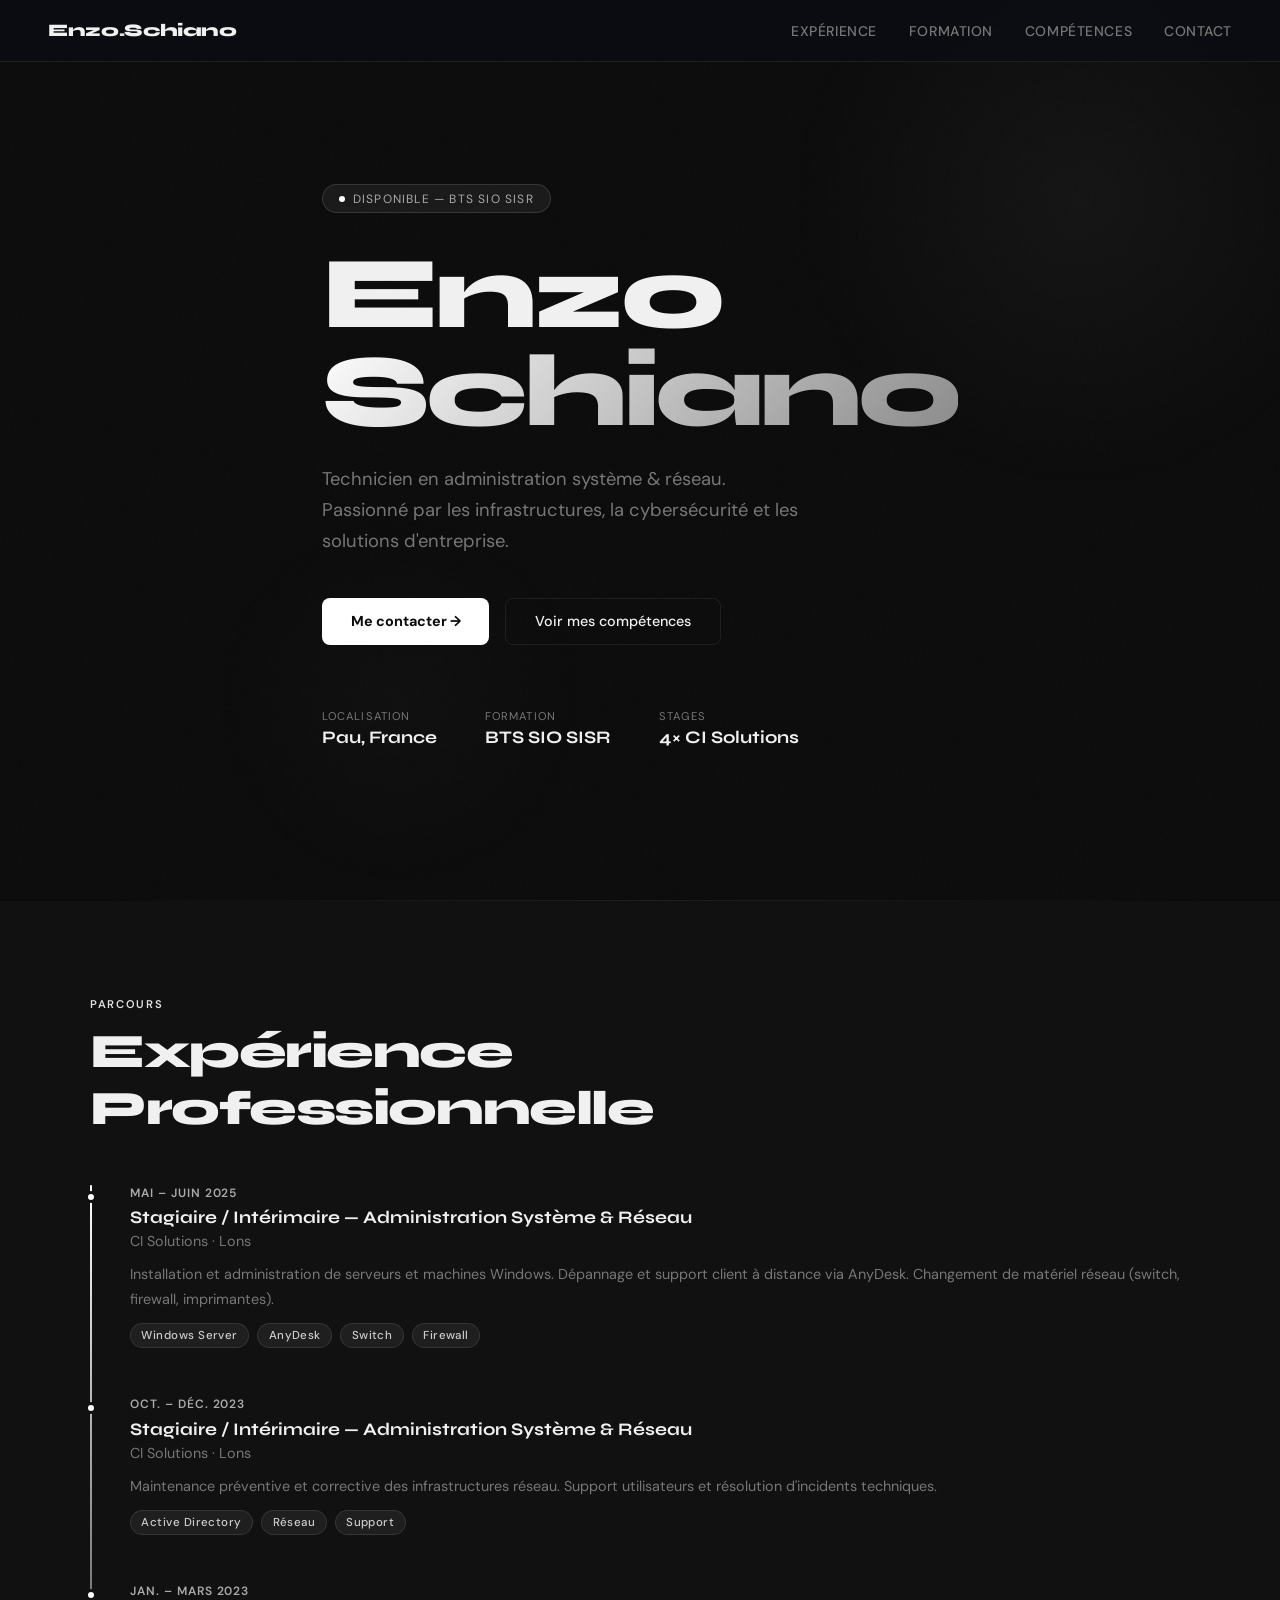
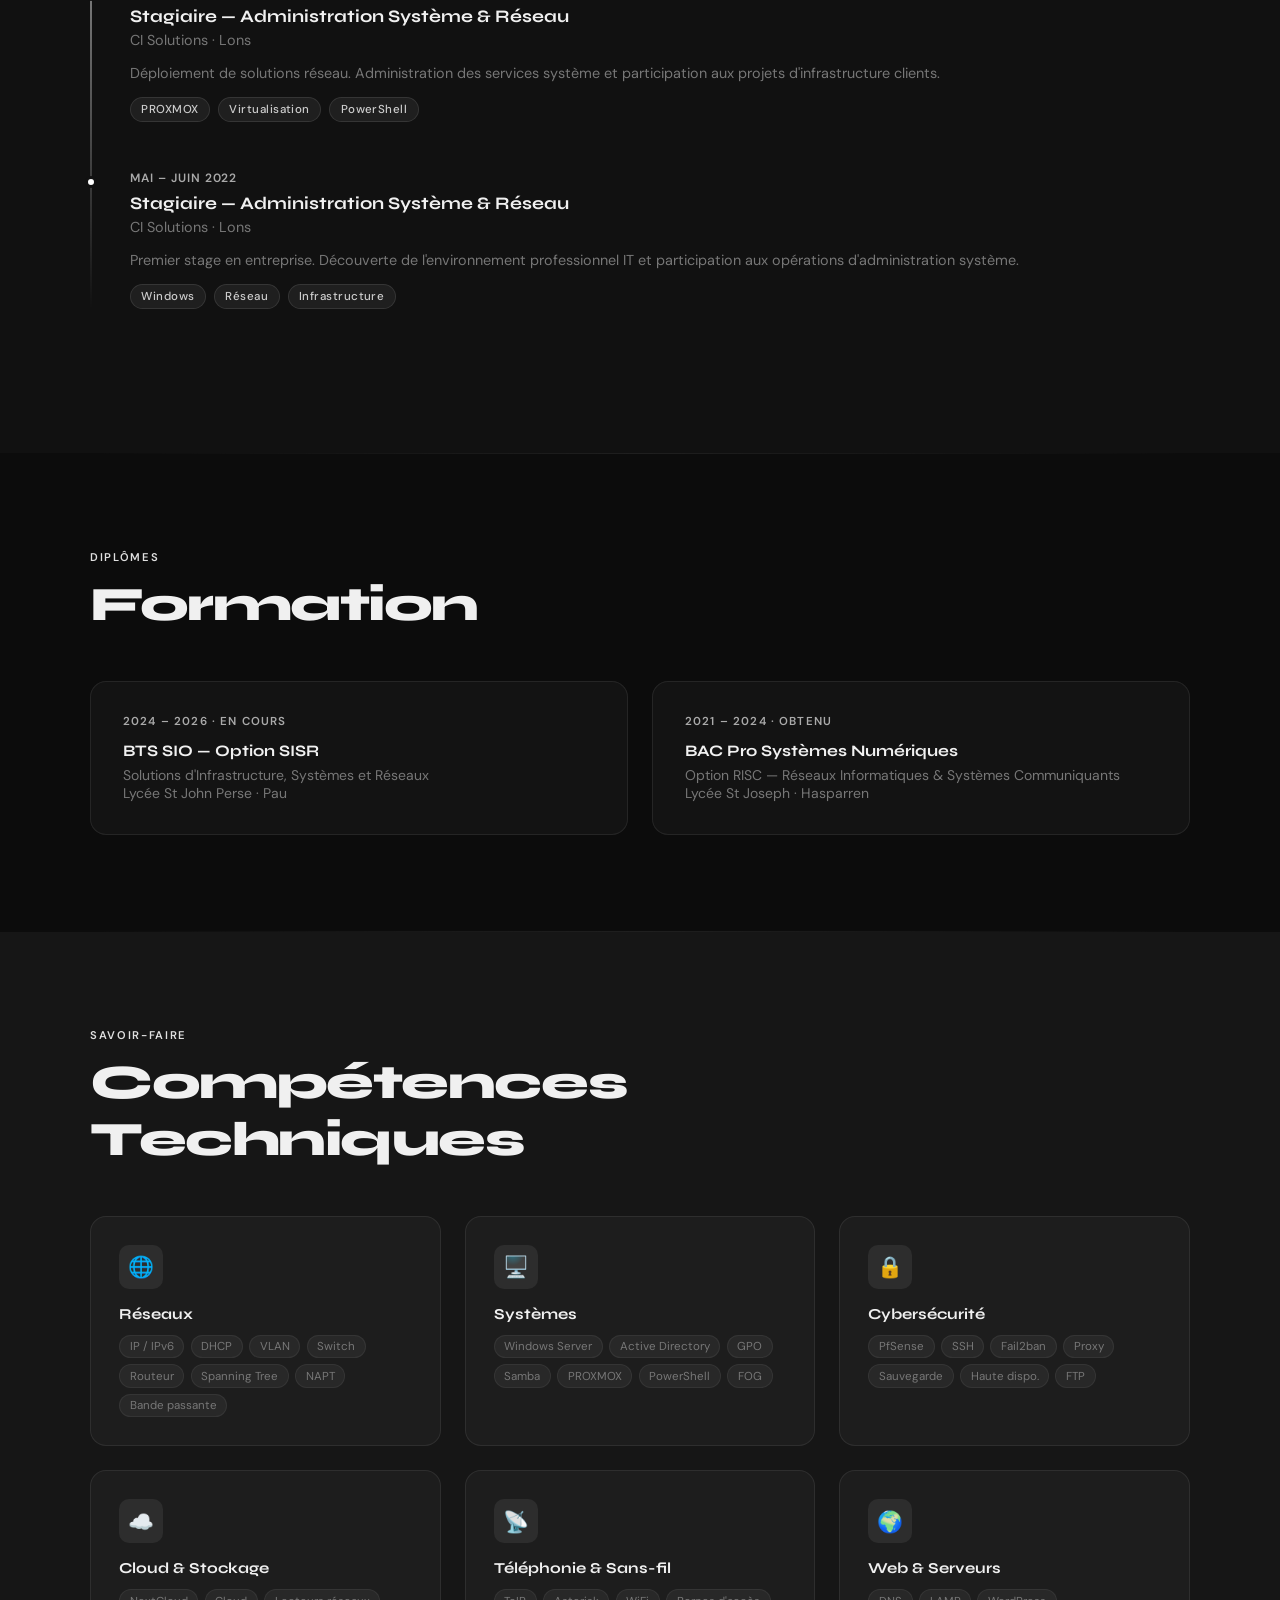
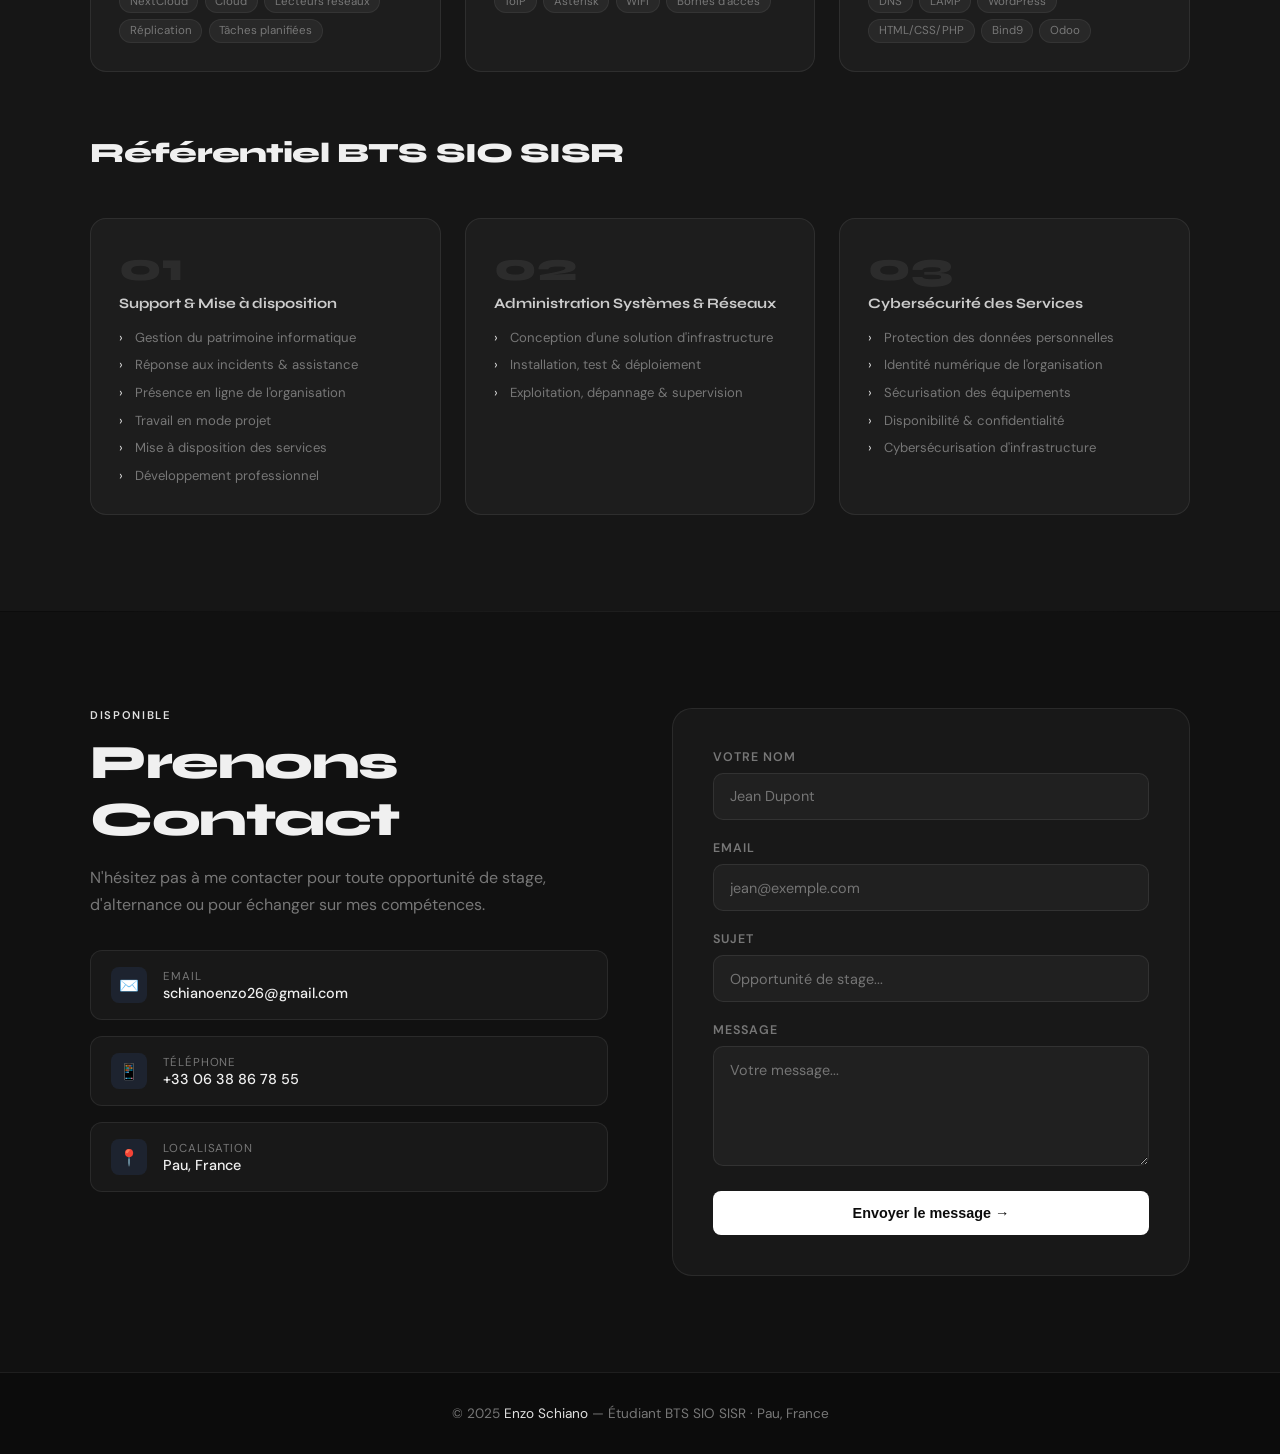
==== index.html @ 9ab685b0 "Add files via upload" ====
<!DOCTYPE html>
<html lang="fr">
<head>
  <meta charset="UTF-8" />
  <meta name="viewport" content="width=device-width, initial-scale=1.0"/>
  <title>Enzo Schiano — BTS SIO SISR</title>
  <link rel="preconnect" href="https://fonts.googleapis.com">
  <link href="https://fonts.googleapis.com/css2?family=Syne:wght@400;600;700;800&family=DM+Sans:wght@300;400;500&display=swap" rel="stylesheet">
  <style>
    *, *::before, *::after { box-sizing: border-box; margin: 0; padding: 0; }

    :root {
      --bg: #0c0c0c;
      --bg2: #111111;
      --bg3: #161616;
      --accent: #e0e0e0;
      --accent2: #ffffff;
      --text: #f0f0f0;
      --muted: #777777;
      --border: rgba(255,255,255,0.08);
      --card: rgba(255,255,255,0.03);
    }

    html { scroll-behavior: smooth; }

    body {
      font-family: 'DM Sans', sans-serif;
      background: var(--bg);
      color: var(--text);
      min-height: 100vh;
      overflow-x: hidden;
    }

    /* NOISE OVERLAY */
    body::before {
      content: '';
      position: fixed;
      inset: 0;
      background-image: url("data:image/svg+xml,%3Csvg viewBox='0 0 256 256' xmlns='http://www.w3.org/2000/svg'%3E%3Cfilter id='noise'%3E%3CfeTurbulence type='fractalNoise' baseFrequency='0.9' numOctaves='4' stitchTiles='stitch'/%3E%3C/filter%3E%3Crect width='100%25' height='100%25' filter='url(%23noise)' opacity='0.04'/%3E%3C/svg%3E");
      pointer-events: none;
      z-index: 0;
      opacity: 0.4;
    }

    /* NAV */
    nav {
      position: fixed;
      top: 0; left: 0; right: 0;
      z-index: 100;
      display: flex;
      justify-content: space-between;
      align-items: center;
      padding: 1.25rem 3rem;
      backdrop-filter: blur(20px);
      background: rgba(10,13,20,0.8);
      border-bottom: 1px solid var(--border);
    }

    .nav-logo {
      font-family: 'Syne', sans-serif;
      font-weight: 800;
      font-size: 1.1rem;
      letter-spacing: -0.02em;
      color: var(--text);
      text-decoration: none;
    }

    .nav-logo span { color: var(--accent); }

    .nav-links {
      display: flex;
      gap: 2rem;
      list-style: none;
    }

    .nav-links a {
      text-decoration: none;
      color: var(--muted);
      font-size: 0.875rem;
      font-weight: 500;
      letter-spacing: 0.04em;
      text-transform: uppercase;
      transition: color 0.2s;
    }

    .nav-links a:hover { color: var(--accent); }

    /* HERO */
    #hero {
      position: relative;
      min-height: 100vh;
      display: flex;
      align-items: center;
      padding: 6rem 3rem 4rem;
      overflow: hidden;
    }

    .hero-glow {
      position: absolute;
      width: 600px;
      height: 600px;
      background: radial-gradient(circle, rgba(255,255,255,0.04) 0%, transparent 70%);
      top: -100px;
      right: -100px;
      pointer-events: none;
    }

    .hero-glow2 {
      position: absolute;
      width: 400px;
      height: 400px;
      background: radial-gradient(circle, rgba(255,255,255,0.02) 0%, transparent 70%);
      bottom: 0;
      left: 200px;
      pointer-events: none;
    }

    .hero-content {
      max-width: 1100px;
      margin: 0 auto;
      position: relative;
      z-index: 1;
    }

    .hero-tag {
      display: inline-flex;
      align-items: center;
      gap: 0.5rem;
      background: rgba(255,255,255,0.06);
      border: 1px solid rgba(255,255,255,0.12);
      border-radius: 100px;
      padding: 0.35rem 1rem;
      font-size: 0.75rem;
      letter-spacing: 0.1em;
      text-transform: uppercase;
      color: #aaaaaa;
      margin-bottom: 2rem;
      animation: fadeUp 0.6s ease both;
    }

    .hero-tag::before {
      content: '';
      width: 6px;
      height: 6px;
      background: #ffffff;
      border-radius: 50%;
      animation: pulse 2s infinite;
    }

    @keyframes pulse {
      0%, 100% { opacity: 1; transform: scale(1); }
      50% { opacity: 0.5; transform: scale(1.3); }
    }

    h1 {
      font-family: 'Syne', sans-serif;
      font-size: clamp(3.5rem, 8vw, 7rem);
      font-weight: 800;
      line-height: 0.95;
      letter-spacing: -0.04em;
      animation: fadeUp 0.6s 0.1s ease both;
    }

    h1 .highlight {
      background: linear-gradient(135deg, #ffffff 0%, #888888 100%);
      -webkit-background-clip: text;
      -webkit-text-fill-color: transparent;
      background-clip: text;
    }

    .hero-subtitle {
      margin-top: 1.5rem;
      font-size: 1.15rem;
      color: var(--muted);
      max-width: 480px;
      line-height: 1.7;
      animation: fadeUp 0.6s 0.2s ease both;
    }

    .hero-actions {
      display: flex;
      gap: 1rem;
      margin-top: 2.5rem;
      animation: fadeUp 0.6s 0.3s ease both;
    }

    .btn-primary {
      display: inline-flex;
      align-items: center;
      gap: 0.5rem;
      background: #ffffff;
      color: #0c0c0c;
      padding: 0.85rem 1.8rem;
      border-radius: 8px;
      text-decoration: none;
      font-weight: 700;
      font-size: 0.9rem;
      transition: all 0.2s;
      border: none;
      cursor: pointer;
    }

    .btn-primary:hover {
      background: #cccccc;
      transform: translateY(-2px);
      box-shadow: 0 8px 30px rgba(255,255,255,0.12);
    }

    .btn-outline {
      display: inline-flex;
      align-items: center;
      gap: 0.5rem;
      background: transparent;
      color: var(--text);
      padding: 0.85rem 1.8rem;
      border-radius: 8px;
      text-decoration: none;
      font-weight: 500;
      font-size: 0.9rem;
      border: 1px solid var(--border);
      transition: all 0.2s;
      cursor: pointer;
    }

    .btn-outline:hover {
      border-color: rgba(255,255,255,0.4);
      color: #ffffff;
      transform: translateY(-2px);
    }

    .hero-meta {
      display: flex;
      gap: 3rem;
      margin-top: 4rem;
      animation: fadeUp 0.6s 0.4s ease both;
    }

    .hero-meta-item {
      display: flex;
      flex-direction: column;
      gap: 0.25rem;
    }

    .hero-meta-label {
      font-size: 0.7rem;
      text-transform: uppercase;
      letter-spacing: 0.1em;
      color: var(--muted);
    }

    .hero-meta-value {
      font-family: 'Syne', sans-serif;
      font-weight: 700;
      font-size: 1.1rem;
    }

    @keyframes fadeUp {
      from { opacity: 0; transform: translateY(24px); }
      to { opacity: 1; transform: translateY(0); }
    }

    /* SECTIONS */
    section {
      position: relative;
      z-index: 1;
      padding: 6rem 3rem;
    }

    .section-inner {
      max-width: 1100px;
      margin: 0 auto;
    }

    .section-label {
      font-size: 0.7rem;
      text-transform: uppercase;
      letter-spacing: 0.15em;
      color: var(--accent);
      font-weight: 600;
      margin-bottom: 0.75rem;
    }

    h2 {
      font-family: 'Syne', sans-serif;
      font-size: clamp(2rem, 4vw, 3rem);
      font-weight: 800;
      letter-spacing: -0.03em;
      margin-bottom: 3rem;
    }

    /* DIVIDER */
    .divider {
      height: 1px;
      background: linear-gradient(90deg, transparent, var(--border), transparent);
      max-width: 1100px;
      margin: 0 auto;
    }

    /* EXPERIENCE */
    #experience { background: var(--bg2); }

    .timeline {
      position: relative;
    }

    .timeline::before {
      content: '';
      position: absolute;
      left: 0;
      top: 0;
      bottom: 0;
      width: 2px;
      background: linear-gradient(180deg, #ffffff, transparent);
      border-radius: 2px;
    }

    .timeline-item {
      padding-left: 2.5rem;
      margin-bottom: 3rem;
      position: relative;
    }

    .timeline-item::before {
      content: '';
      position: absolute;
      left: -5px;
      top: 6px;
      width: 12px;
      height: 12px;
      background: #ffffff;
      border-radius: 50%;
      border: 3px solid var(--bg2);
    }

    .timeline-date {
      font-size: 0.75rem;
      color: #aaaaaa;
      font-weight: 600;
      letter-spacing: 0.08em;
      text-transform: uppercase;
      margin-bottom: 0.4rem;
    }

    .timeline-title {
      font-family: 'Syne', sans-serif;
      font-weight: 700;
      font-size: 1.1rem;
      margin-bottom: 0.25rem;
    }

    .timeline-company {
      color: var(--muted);
      font-size: 0.9rem;
      margin-bottom: 0.75rem;
    }

    .timeline-desc {
      color: var(--muted);
      font-size: 0.9rem;
      line-height: 1.7;
    }

    .timeline-tags {
      display: flex;
      flex-wrap: wrap;
      gap: 0.5rem;
      margin-top: 0.75rem;
    }

    .tag {
      background: rgba(255,255,255,0.06);
      border: 1px solid rgba(255,255,255,0.1);
      color: #cccccc;
      font-size: 0.72rem;
      padding: 0.25rem 0.65rem;
      border-radius: 100px;
      font-weight: 500;
      letter-spacing: 0.04em;
    }

    /* FORMATION */
    .formation-grid {
      display: grid;
      grid-template-columns: 1fr 1fr;
      gap: 1.5rem;
    }

    .formation-card {
      background: var(--card);
      border: 1px solid var(--border);
      border-radius: 16px;
      padding: 2rem;
      transition: all 0.3s;
      position: relative;
      overflow: hidden;
    }

    .formation-card::before {
      content: '';
      position: absolute;
      top: 0; left: 0; right: 0;
      height: 3px;
      background: linear-gradient(90deg, #ffffff, #555555);
      opacity: 0;
      transition: opacity 0.3s;
    }

    .formation-card:hover {
      border-color: rgba(255,255,255,0.2);
      transform: translateY(-4px);
      box-shadow: 0 20px 40px rgba(0,0,0,0.3);
    }

    .formation-card:hover::before { opacity: 1; }

    .formation-year {
      font-size: 0.72rem;
      text-transform: uppercase;
      letter-spacing: 0.1em;
      color: #aaaaaa;
      font-weight: 600;
      margin-bottom: 0.75rem;
    }

    .formation-degree {
      font-family: 'Syne', sans-serif;
      font-weight: 700;
      font-size: 1rem;
      margin-bottom: 0.35rem;
    }

    .formation-school {
      color: var(--muted);
      font-size: 0.875rem;
    }

    /* COMPETENCES */
    #competences { background: var(--bg3); }

    .skills-grid {
      display: grid;
      grid-template-columns: repeat(3, 1fr);
      gap: 1.5rem;
    }

    .skill-card {
      background: var(--card);
      border: 1px solid var(--border);
      border-radius: 16px;
      padding: 1.75rem;
      transition: all 0.3s;
    }

    .skill-card:hover {
      border-color: rgba(255,255,255,0.2);
      transform: translateY(-3px);
      box-shadow: 0 16px 32px rgba(0,0,0,0.25);
    }

    .skill-icon {
      width: 44px;
      height: 44px;
      background: rgba(255,255,255,0.07);
      border-radius: 10px;
      display: flex;
      align-items: center;
      justify-content: center;
      margin-bottom: 1rem;
      font-size: 1.3rem;
    }

    .skill-title {
      font-family: 'Syne', sans-serif;
      font-weight: 700;
      font-size: 0.95rem;
      margin-bottom: 0.75rem;
    }

    .skill-items {
      display: flex;
      flex-wrap: wrap;
      gap: 0.4rem;
    }

    .skill-pill {
      background: rgba(255,255,255,0.05);
      border: 1px solid rgba(255,255,255,0.06);
      color: var(--muted);
      font-size: 0.72rem;
      padding: 0.2rem 0.6rem;
      border-radius: 100px;
    }

    /* BTS COMPETENCES */
    .bts-grid {
      display: grid;
      grid-template-columns: 1fr 1fr 1fr;
      gap: 1.5rem;
      margin-top: 1rem;
    }

    .bts-card {
      background: var(--card);
      border: 1px solid var(--border);
      border-radius: 16px;
      padding: 1.75rem;
    }

    .bts-number {
      font-family: 'Syne', sans-serif;
      font-size: 2.5rem;
      font-weight: 800;
      color: rgba(255,255,255,0.07);
      line-height: 1;
      margin-bottom: 0.5rem;
    }

    .bts-title {
      font-family: 'Syne', sans-serif;
      font-weight: 700;
      font-size: 0.9rem;
      margin-bottom: 1rem;
      color: #cccccc;
    }

    .bts-items {
      list-style: none;
      display: flex;
      flex-direction: column;
      gap: 0.5rem;
    }

    .bts-items li {
      font-size: 0.82rem;
      color: var(--muted);
      padding-left: 1rem;
      position: relative;
      line-height: 1.5;
    }

    .bts-items li::before {
      content: '›';
      position: absolute;
      left: 0;
      color: var(--accent);
    }

    /* CONTACT */
    #contact { background: var(--bg2); }

    .contact-wrapper {
      display: grid;
      grid-template-columns: 1fr 1fr;
      gap: 4rem;
      align-items: start;
    }

    .contact-info h2 { margin-bottom: 1rem; }

    .contact-desc {
      color: var(--muted);
      line-height: 1.7;
      margin-bottom: 2rem;
    }

    .contact-links {
      display: flex;
      flex-direction: column;
      gap: 1rem;
    }

    .contact-link-item {
      display: flex;
      align-items: center;
      gap: 1rem;
      padding: 1rem 1.25rem;
      background: var(--card);
      border: 1px solid var(--border);
      border-radius: 12px;
      text-decoration: none;
      color: var(--text);
      transition: all 0.2s;
    }

    .contact-link-item:hover {
      border-color: rgba(79,142,247,0.3);
      transform: translateX(4px);
    }

    .contact-link-icon {
      width: 36px;
      height: 36px;
      background: rgba(79,142,247,0.1);
      border-radius: 8px;
      display: flex;
      align-items: center;
      justify-content: center;
      font-size: 1rem;
      flex-shrink: 0;
    }

    .contact-link-label {
      font-size: 0.72rem;
      color: var(--muted);
      text-transform: uppercase;
      letter-spacing: 0.08em;
    }

    .contact-link-value {
      font-weight: 500;
      font-size: 0.9rem;
    }

    .contact-form {
      background: var(--card);
      border: 1px solid var(--border);
      border-radius: 20px;
      padding: 2.5rem;
    }

    .form-group {
      margin-bottom: 1.25rem;
    }

    label {
      display: block;
      font-size: 0.78rem;
      font-weight: 600;
      text-transform: uppercase;
      letter-spacing: 0.08em;
      color: var(--muted);
      margin-bottom: 0.5rem;
    }

    input, textarea {
      width: 100%;
      background: rgba(255,255,255,0.04);
      border: 1px solid var(--border);
      border-radius: 10px;
      padding: 0.85rem 1rem;
      color: var(--text);
      font-family: 'DM Sans', sans-serif;
      font-size: 0.9rem;
      transition: border-color 0.2s;
      outline: none;
    }

    input:focus, textarea:focus {
      border-color: var(--accent);
    }

    textarea { resize: vertical; min-height: 120px; }

    /* FOOTER */
    footer {
      background: var(--bg);
      border-top: 1px solid var(--border);
      padding: 2rem 3rem;
      text-align: center;
      color: var(--muted);
      font-size: 0.85rem;
      position: relative;
      z-index: 1;
    }

    footer span { color: var(--accent); }

    /* SCROLL ANIMATIONS */
    .reveal {
      opacity: 0;
      transform: translateY(30px);
      transition: opacity 0.6s ease, transform 0.6s ease;
    }

    .reveal.visible {
      opacity: 1;
      transform: translateY(0);
    }

    @media (max-width: 900px) {
      nav { padding: 1rem 1.5rem; }
      section { padding: 4rem 1.5rem; }
      #hero { padding: 6rem 1.5rem 3rem; }
      .formation-grid, .contact-wrapper { grid-template-columns: 1fr; }
      .skills-grid, .bts-grid { grid-template-columns: 1fr 1fr; }
      .hero-meta { gap: 2rem; }
    }

    @media (max-width: 600px) {
      .skills-grid, .bts-grid { grid-template-columns: 1fr; }
      h1 { font-size: 3rem; }
      .nav-links { display: none; }
    }
  </style>
</head>
<body>

  <!-- NAV -->
  <nav>
    <a href="#hero" class="nav-logo">Enzo<span>.</span>Schiano</a>
    <ul class="nav-links">
      <li><a href="#experience">Expérience</a></li>
      <li><a href="#formation">Formation</a></li>
      <li><a href="#competences">Compétences</a></li>
      <li><a href="#contact">Contact</a></li>
    </ul>
  </nav>

  <!-- HERO -->
  <section id="hero">
    <div class="hero-glow"></div>
    <div class="hero-glow2"></div>
    <div class="hero-content">
      <div class="hero-tag">Disponible — BTS SIO SISR</div>
      <h1>Enzo<br><span class="highlight">Schiano</span></h1>
      <p class="hero-subtitle">Technicien en administration système & réseau. Passionné par les infrastructures, la cybersécurité et les solutions d'entreprise.</p>
      <div class="hero-actions">
        <a href="#contact" class="btn-primary">Me contacter →</a>
        <a href="#competences" class="btn-outline">Voir mes compétences</a>
      </div>
      <div class="hero-meta">
        <div class="hero-meta-item">
          <span class="hero-meta-label">Localisation</span>
          <span class="hero-meta-value">Pau, France</span>
        </div>
        <div class="hero-meta-item">
          <span class="hero-meta-label">Formation</span>
          <span class="hero-meta-value">BTS SIO SISR</span>
        </div>
        <div class="hero-meta-item">
          <span class="hero-meta-label">Stages</span>
          <span class="hero-meta-value">4× CI Solutions</span>
        </div>
      </div>
    </div>
  </section>

  <div class="divider"></div>

  <!-- EXPERIENCE -->
  <section id="experience">
    <div class="section-inner">
      <p class="section-label reveal">Parcours</p>
      <h2 class="reveal">Expérience<br>Professionnelle</h2>
      <div class="timeline">
        <div class="timeline-item reveal">
          <div class="timeline-date">Mai – Juin 2025</div>
          <div class="timeline-title">Stagiaire / Intérimaire — Administration Système & Réseau</div>
          <div class="timeline-company">CI Solutions · Lons</div>
          <p class="timeline-desc">Installation et administration de serveurs et machines Windows. Dépannage et support client à distance via AnyDesk. Changement de matériel réseau (switch, firewall, imprimantes).</p>
          <div class="timeline-tags">
            <span class="tag">Windows Server</span>
            <span class="tag">AnyDesk</span>
            <span class="tag">Switch</span>
            <span class="tag">Firewall</span>
          </div>
        </div>
        <div class="timeline-item reveal">
          <div class="timeline-date">Oct. – Déc. 2023</div>
          <div class="timeline-title">Stagiaire / Intérimaire — Administration Système & Réseau</div>
          <div class="timeline-company">CI Solutions · Lons</div>
          <p class="timeline-desc">Maintenance préventive et corrective des infrastructures réseau. Support utilisateurs et résolution d'incidents techniques.</p>
          <div class="timeline-tags">
            <span class="tag">Active Directory</span>
            <span class="tag">Réseau</span>
            <span class="tag">Support</span>
          </div>
        </div>
        <div class="timeline-item reveal">
          <div class="timeline-date">Jan. – Mars 2023</div>
          <div class="timeline-title">Stagiaire — Administration Système & Réseau</div>
          <div class="timeline-company">CI Solutions · Lons</div>
          <p class="timeline-desc">Déploiement de solutions réseau. Administration des services système et participation aux projets d'infrastructure clients.</p>
          <div class="timeline-tags">
            <span class="tag">PROXMOX</span>
            <span class="tag">Virtualisation</span>
            <span class="tag">PowerShell</span>
          </div>
        </div>
        <div class="timeline-item reveal">
          <div class="timeline-date">Mai – Juin 2022</div>
          <div class="timeline-title">Stagiaire — Administration Système & Réseau</div>
          <div class="timeline-company">CI Solutions · Lons</div>
          <p class="timeline-desc">Premier stage en entreprise. Découverte de l'environnement professionnel IT et participation aux opérations d'administration système.</p>
          <div class="timeline-tags">
            <span class="tag">Windows</span>
            <span class="tag">Réseau</span>
            <span class="tag">Infrastructure</span>
          </div>
        </div>
      </div>
    </div>
  </section>

  <div class="divider"></div>

  <!-- FORMATION -->
  <section id="formation">
    <div class="section-inner">
      <p class="section-label reveal">Diplômes</p>
      <h2 class="reveal">Formation</h2>
      <div class="formation-grid">
        <div class="formation-card reveal">
          <div class="formation-year">2024 – 2026 · En cours</div>
          <div class="formation-degree">BTS SIO — Option SISR</div>
          <div class="formation-school">Solutions d'Infrastructure, Systèmes et Réseaux<br>Lycée St John Perse · Pau</div>
        </div>
        <div class="formation-card reveal">
          <div class="formation-year">2021 – 2024 · Obtenu</div>
          <div class="formation-degree">BAC Pro Systèmes Numériques</div>
          <div class="formation-school">Option RISC — Réseaux Informatiques & Systèmes Communiquants<br>Lycée St Joseph · Hasparren</div>
        </div>
      </div>
    </div>
  </section>

  <div class="divider"></div>

  <!-- COMPETENCES -->
  <section id="competences">
    <div class="section-inner">
      <p class="section-label reveal">Savoir-faire</p>
      <h2 class="reveal">Compétences<br>Techniques</h2>

      <div class="skills-grid">
        <div class="skill-card reveal">
          <div class="skill-icon">🌐</div>
          <div class="skill-title">Réseaux</div>
          <div class="skill-items">
            <span class="skill-pill">IP / IPv6</span>
            <span class="skill-pill">DHCP</span>
            <span class="skill-pill">VLAN</span>
            <span class="skill-pill">Switch</span>
            <span class="skill-pill">Routeur</span>
            <span class="skill-pill">Spanning Tree</span>
            <span class="skill-pill">NAPT</span>
            <span class="skill-pill">Bande passante</span>
          </div>
        </div>
        <div class="skill-card reveal">
          <div class="skill-icon">🖥️</div>
          <div class="skill-title">Systèmes</div>
          <div class="skill-items">
            <span class="skill-pill">Windows Server</span>
            <span class="skill-pill">Active Directory</span>
            <span class="skill-pill">GPO</span>
            <span class="skill-pill">Samba</span>
            <span class="skill-pill">PROXMOX</span>
            <span class="skill-pill">PowerShell</span>
            <span class="skill-pill">FOG</span>
          </div>
        </div>
        <div class="skill-card reveal">
          <div class="skill-icon">🔒</div>
          <div class="skill-title">Cybersécurité</div>
          <div class="skill-items">
            <span class="skill-pill">PfSense</span>
            <span class="skill-pill">SSH</span>
            <span class="skill-pill">Fail2ban</span>
            <span class="skill-pill">Proxy</span>
            <span class="skill-pill">Sauvegarde</span>
            <span class="skill-pill">Haute dispo.</span>
            <span class="skill-pill">FTP</span>
          </div>
        </div>
        <div class="skill-card reveal">
          <div class="skill-icon">☁️</div>
          <div class="skill-title">Cloud & Stockage</div>
          <div class="skill-items">
            <span class="skill-pill">NextCloud</span>
            <span class="skill-pill">Cloud</span>
            <span class="skill-pill">Lecteurs réseaux</span>
            <span class="skill-pill">Réplication</span>
            <span class="skill-pill">Tâches planifiées</span>
          </div>
        </div>
        <div class="skill-card reveal">
          <div class="skill-icon">📡</div>
          <div class="skill-title">Téléphonie & Sans-fil</div>
          <div class="skill-items">
            <span class="skill-pill">ToIP</span>
            <span class="skill-pill">Asterisk</span>
            <span class="skill-pill">WiFi</span>
            <span class="skill-pill">Bornes d'accès</span>
          </div>
        </div>
        <div class="skill-card reveal">
          <div class="skill-icon">🌍</div>
          <div class="skill-title">Web & Serveurs</div>
          <div class="skill-items">
            <span class="skill-pill">DNS</span>
            <span class="skill-pill">LAMP</span>
            <span class="skill-pill">WordPress</span>
            <span class="skill-pill">HTML/CSS/PHP</span>
            <span class="skill-pill">Bind9</span>
            <span class="skill-pill">Odoo</span>
          </div>
        </div>
      </div>

      <h2 class="reveal" style="margin-top:4rem; font-size:1.75rem;">Référentiel BTS SIO SISR</h2>
      <div class="bts-grid">
        <div class="bts-card reveal">
          <div class="bts-number">01</div>
          <div class="bts-title">Support & Mise à disposition</div>
          <ul class="bts-items">
            <li>Gestion du patrimoine informatique</li>
            <li>Réponse aux incidents & assistance</li>
            <li>Présence en ligne de l'organisation</li>
            <li>Travail en mode projet</li>
            <li>Mise à disposition des services</li>
            <li>Développement professionnel</li>
          </ul>
        </div>
        <div class="bts-card reveal">
          <div class="bts-number">02</div>
          <div class="bts-title">Administration Systèmes & Réseaux</div>
          <ul class="bts-items">
            <li>Conception d'une solution d'infrastructure</li>
            <li>Installation, test & déploiement</li>
            <li>Exploitation, dépannage & supervision</li>
          </ul>
        </div>
        <div class="bts-card reveal">
          <div class="bts-number">03</div>
          <div class="bts-title">Cybersécurité des Services</div>
          <ul class="bts-items">
            <li>Protection des données personnelles</li>
            <li>Identité numérique de l'organisation</li>
            <li>Sécurisation des équipements</li>
            <li>Disponibilité & confidentialité</li>
            <li>Cybersécurisation d'infrastructure</li>
          </ul>
        </div>
      </div>
    </div>
  </section>

  <div class="divider"></div>

  <!-- CONTACT -->
  <section id="contact">
    <div class="section-inner">
      <div class="contact-wrapper">
        <div class="contact-info reveal">
          <p class="section-label">Disponible</p>
          <h2>Prenons<br>Contact</h2>
          <p class="contact-desc">N'hésitez pas à me contacter pour toute opportunité de stage, d'alternance ou pour échanger sur mes compétences.</p>
          <div class="contact-links">
            <a href="mailto:schianoenzo26@gmail.com" class="contact-link-item">
              <div class="contact-link-icon">✉️</div>
              <div>
                <div class="contact-link-label">Email</div>
                <div class="contact-link-value">schianoenzo26@gmail.com</div>
              </div>
            </a>
            <a href="tel:+33638867855" class="contact-link-item">
              <div class="contact-link-icon">📱</div>
              <div>
                <div class="contact-link-label">Téléphone</div>
                <div class="contact-link-value">+33 06 38 86 78 55</div>
              </div>
            </a>
            <div class="contact-link-item">
              <div class="contact-link-icon">📍</div>
              <div>
                <div class="contact-link-label">Localisation</div>
                <div class="contact-link-value">Pau, France</div>
              </div>
            </div>
          </div>
        </div>
        <div class="contact-form reveal">
          <div class="form-group">
            <label>Votre nom</label>
            <input type="text" placeholder="Jean Dupont">
          </div>
          <div class="form-group">
            <label>Email</label>
            <input type="email" placeholder="jean@exemple.com">
          </div>
          <div class="form-group">
            <label>Sujet</label>
            <input type="text" placeholder="Opportunité de stage...">
          </div>
          <div class="form-group">
            <label>Message</label>
            <textarea placeholder="Votre message..."></textarea>
          </div>
          <button class="btn-primary" style="width:100%; justify-content:center;">Envoyer le message →</button>
        </div>
      </div>
    </div>
  </section>

  <!-- FOOTER -->
  <footer>
    <p>© 2025 <span>Enzo Schiano</span> — Étudiant BTS SIO SISR · Pau, France</p>
  </footer>

  <script>
    // Scroll reveal
    const reveals = document.querySelectorAll('.reveal');
    const observer = new IntersectionObserver((entries) => {
      entries.forEach((entry, i) => {
        if (entry.isIntersecting) {
          setTimeout(() => {
            entry.target.classList.add('visible');
          }, (entry.target.dataset.delay || 0) * 100);
          observer.unobserve(entry.target);
        }
      });
    }, { threshold: 0.1 });

    reveals.forEach((el, i) => {
      el.dataset.delay = i % 4;
      observer.observe(el);
    });
  </script>
</body>
</html>
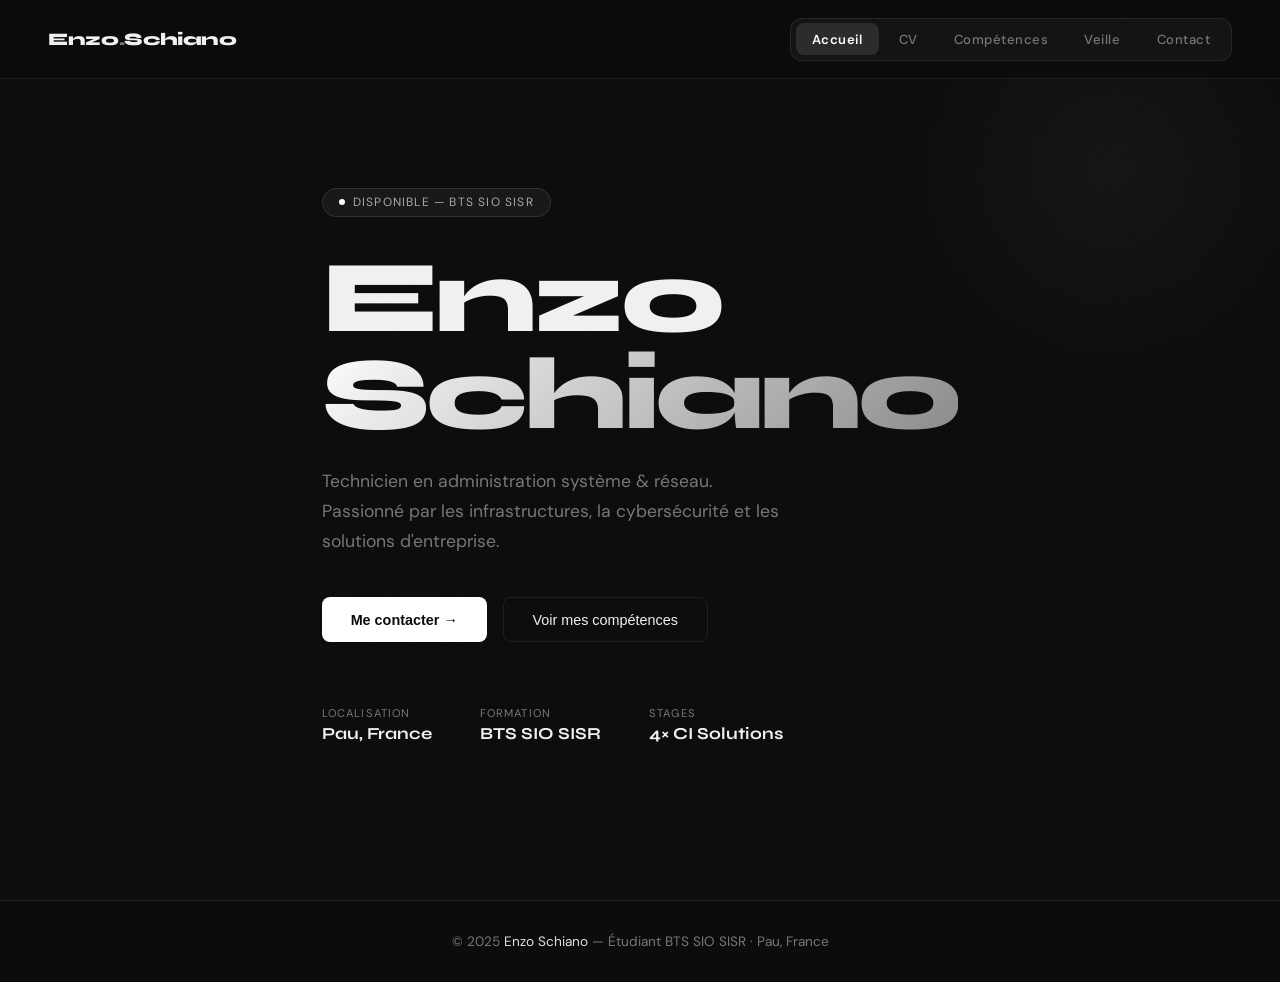
==== commit 21acd2e4: "Add files via upload" ====
--- a/index.html
+++ b/index.html
@@ -31,7 +31,6 @@
       overflow-x: hidden;
     }
 
-    /* NOISE OVERLAY */
     body::before {
       content: '';
       position: fixed;
@@ -42,7 +41,6 @@
       opacity: 0.4;
     }
 
-    /* NAV */
     nav {
       position: fixed;
       top: 0; left: 0; right: 0;
@@ -50,9 +48,9 @@
       display: flex;
       justify-content: space-between;
       align-items: center;
-      padding: 1.25rem 3rem;
+      padding: 1.1rem 3rem;
       backdrop-filter: blur(20px);
-      background: rgba(10,13,20,0.8);
+      background: rgba(12,12,12,0.88);
       border-bottom: 1px solid var(--border);
     }
 
@@ -63,31 +61,80 @@
       letter-spacing: -0.02em;
       color: var(--text);
       text-decoration: none;
-    }
-
-    .nav-logo span { color: var(--accent); }
-
-    .nav-links {
+      cursor: pointer;
+      background: none;
+      border: none;
+    }
+    .nav-logo span { color: var(--muted); }
+
+    .nav-tabs {
       display: flex;
-      gap: 2rem;
+      gap: 0.25rem;
       list-style: none;
-    }
-
-    .nav-links a {
-      text-decoration: none;
+      background: rgba(255,255,255,0.04);
+      border: 1px solid var(--border);
+      border-radius: 12px;
+      padding: 0.3rem;
+    }
+
+    .nav-tabs li button {
+      background: none;
+      border: none;
       color: var(--muted);
-      font-size: 0.875rem;
+      font-family: 'DM Sans', sans-serif;
+      font-size: 0.82rem;
       font-weight: 500;
       letter-spacing: 0.04em;
+      padding: 0.45rem 1rem;
+      border-radius: 8px;
+      cursor: pointer;
+      transition: all 0.2s;
+      white-space: nowrap;
+    }
+    .nav-tabs li button:hover { color: var(--text); }
+    .nav-tabs li button.active {
+      background: rgba(255,255,255,0.1);
+      color: var(--accent2);
+      font-weight: 600;
+    }
+
+    .page { display: none; }
+    .page.active { display: block; }
+
+    section {
+      position: relative;
+      z-index: 1;
+      padding: 6rem 3rem;
+    }
+
+    .section-inner { max-width: 1100px; margin: 0 auto; }
+
+    .section-label {
+      font-size: 0.7rem;
       text-transform: uppercase;
-      transition: color 0.2s;
-    }
-
-    .nav-links a:hover { color: var(--accent); }
+      letter-spacing: 0.15em;
+      color: var(--muted);
+      font-weight: 600;
+      margin-bottom: 0.75rem;
+    }
+
+    h2 {
+      font-family: 'Syne', sans-serif;
+      font-size: clamp(2rem, 4vw, 3rem);
+      font-weight: 800;
+      letter-spacing: -0.03em;
+      margin-bottom: 3rem;
+    }
+
+    .divider {
+      height: 1px;
+      background: linear-gradient(90deg, transparent, var(--border), transparent);
+      max-width: 1100px;
+      margin: 0 auto;
+    }
 
     /* HERO */
     #hero {
-      position: relative;
       min-height: 100vh;
       display: flex;
       align-items: center;
@@ -97,37 +144,20 @@
 
     .hero-glow {
       position: absolute;
-      width: 600px;
-      height: 600px;
+      width: 500px; height: 500px;
       background: radial-gradient(circle, rgba(255,255,255,0.04) 0%, transparent 70%);
-      top: -100px;
-      right: -100px;
+      top: -80px; right: -80px;
       pointer-events: none;
     }
 
-    .hero-glow2 {
-      position: absolute;
-      width: 400px;
-      height: 400px;
-      background: radial-gradient(circle, rgba(255,255,255,0.02) 0%, transparent 70%);
-      bottom: 0;
-      left: 200px;
-      pointer-events: none;
-    }
-
-    .hero-content {
-      max-width: 1100px;
-      margin: 0 auto;
-      position: relative;
-      z-index: 1;
-    }
+    .hero-content { max-width: 1100px; margin: 0 auto; position: relative; z-index: 1; }
 
     .hero-tag {
       display: inline-flex;
       align-items: center;
       gap: 0.5rem;
-      background: rgba(255,255,255,0.06);
-      border: 1px solid rgba(255,255,255,0.12);
+      background: rgba(255,255,255,0.05);
+      border: 1px solid rgba(255,255,255,0.1);
       border-radius: 100px;
       padding: 0.35rem 1rem;
       font-size: 0.75rem;
@@ -137,19 +167,17 @@
       margin-bottom: 2rem;
       animation: fadeUp 0.6s ease both;
     }
-
     .hero-tag::before {
       content: '';
-      width: 6px;
-      height: 6px;
+      width: 6px; height: 6px;
       background: #ffffff;
       border-radius: 50%;
       animation: pulse 2s infinite;
     }
 
     @keyframes pulse {
-      0%, 100% { opacity: 1; transform: scale(1); }
-      50% { opacity: 0.5; transform: scale(1.3); }
+      0%,100% { opacity:1; transform:scale(1); }
+      50% { opacity:0.4; transform:scale(1.4); }
     }
 
     h1 {
@@ -170,852 +198,535 @@
 
     .hero-subtitle {
       margin-top: 1.5rem;
-      font-size: 1.15rem;
+      font-size: 1.1rem;
       color: var(--muted);
-      max-width: 480px;
+      max-width: 460px;
       line-height: 1.7;
       animation: fadeUp 0.6s 0.2s ease both;
     }
 
     .hero-actions {
-      display: flex;
-      gap: 1rem;
+      display: flex; gap: 1rem;
       margin-top: 2.5rem;
       animation: fadeUp 0.6s 0.3s ease both;
     }
 
     .btn-primary {
-      display: inline-flex;
-      align-items: center;
-      gap: 0.5rem;
-      background: #ffffff;
-      color: #0c0c0c;
-      padding: 0.85rem 1.8rem;
-      border-radius: 8px;
-      text-decoration: none;
-      font-weight: 700;
-      font-size: 0.9rem;
-      transition: all 0.2s;
-      border: none;
-      cursor: pointer;
-    }
-
-    .btn-primary:hover {
-      background: #cccccc;
-      transform: translateY(-2px);
-      box-shadow: 0 8px 30px rgba(255,255,255,0.12);
-    }
+      display: inline-flex; align-items: center; gap: 0.5rem;
+      background: #ffffff; color: #0c0c0c;
+      padding: 0.85rem 1.8rem; border-radius: 8px;
+      text-decoration: none; font-weight: 700; font-size: 0.9rem;
+      border: none; cursor: pointer; transition: all 0.2s;
+    }
+    .btn-primary:hover { background: #cccccc; transform: translateY(-2px); box-shadow: 0 8px 24px rgba(255,255,255,0.1); }
 
     .btn-outline {
-      display: inline-flex;
-      align-items: center;
-      gap: 0.5rem;
-      background: transparent;
-      color: var(--text);
-      padding: 0.85rem 1.8rem;
-      border-radius: 8px;
-      text-decoration: none;
-      font-weight: 500;
-      font-size: 0.9rem;
-      border: 1px solid var(--border);
-      transition: all 0.2s;
-      cursor: pointer;
-    }
-
-    .btn-outline:hover {
-      border-color: rgba(255,255,255,0.4);
-      color: #ffffff;
-      transform: translateY(-2px);
-    }
+      display: inline-flex; align-items: center; gap: 0.5rem;
+      background: transparent; color: var(--text);
+      padding: 0.85rem 1.8rem; border-radius: 8px;
+      text-decoration: none; font-weight: 500; font-size: 0.9rem;
+      border: 1px solid var(--border); cursor: pointer; transition: all 0.2s;
+    }
+    .btn-outline:hover { border-color: rgba(255,255,255,0.3); color: #ffffff; transform: translateY(-2px); }
 
     .hero-meta {
-      display: flex;
-      gap: 3rem;
+      display: flex; gap: 3rem;
       margin-top: 4rem;
       animation: fadeUp 0.6s 0.4s ease both;
     }
-
-    .hero-meta-item {
-      display: flex;
-      flex-direction: column;
-      gap: 0.25rem;
-    }
-
-    .hero-meta-label {
-      font-size: 0.7rem;
-      text-transform: uppercase;
-      letter-spacing: 0.1em;
-      color: var(--muted);
-    }
-
-    .hero-meta-value {
-      font-family: 'Syne', sans-serif;
-      font-weight: 700;
-      font-size: 1.1rem;
-    }
+    .hero-meta-label { font-size: 0.7rem; text-transform: uppercase; letter-spacing: 0.1em; color: var(--muted); }
+    .hero-meta-value { font-family: 'Syne', sans-serif; font-weight: 700; font-size: 1.05rem; margin-top: 0.2rem; }
 
     @keyframes fadeUp {
-      from { opacity: 0; transform: translateY(24px); }
-      to { opacity: 1; transform: translateY(0); }
-    }
-
-    /* SECTIONS */
-    section {
-      position: relative;
-      z-index: 1;
-      padding: 6rem 3rem;
-    }
-
-    .section-inner {
-      max-width: 1100px;
-      margin: 0 auto;
-    }
-
-    .section-label {
-      font-size: 0.7rem;
-      text-transform: uppercase;
-      letter-spacing: 0.15em;
-      color: var(--accent);
-      font-weight: 600;
-      margin-bottom: 0.75rem;
-    }
-
-    h2 {
-      font-family: 'Syne', sans-serif;
-      font-size: clamp(2rem, 4vw, 3rem);
-      font-weight: 800;
-      letter-spacing: -0.03em;
-      margin-bottom: 3rem;
-    }
-
-    /* DIVIDER */
-    .divider {
-      height: 1px;
-      background: linear-gradient(90deg, transparent, var(--border), transparent);
-      max-width: 1100px;
-      margin: 0 auto;
-    }
-
-    /* EXPERIENCE */
+      from { opacity:0; transform:translateY(24px); }
+      to { opacity:1; transform:translateY(0); }
+    }
+
+    /* TIMELINE */
     #experience { background: var(--bg2); }
-
-    .timeline {
-      position: relative;
-    }
-
+    .timeline { position: relative; }
     .timeline::before {
-      content: '';
-      position: absolute;
-      left: 0;
-      top: 0;
-      bottom: 0;
-      width: 2px;
-      background: linear-gradient(180deg, #ffffff, transparent);
-      border-radius: 2px;
-    }
-
-    .timeline-item {
-      padding-left: 2.5rem;
-      margin-bottom: 3rem;
-      position: relative;
-    }
-
+      content:''; position:absolute; left:0; top:0; bottom:0;
+      width:2px; background:linear-gradient(180deg,#ffffff,transparent); border-radius:2px;
+    }
+    .timeline-item { padding-left: 2.5rem; margin-bottom: 3rem; position: relative; }
     .timeline-item::before {
-      content: '';
-      position: absolute;
-      left: -5px;
-      top: 6px;
-      width: 12px;
-      height: 12px;
-      background: #ffffff;
-      border-radius: 50%;
-      border: 3px solid var(--bg2);
-    }
-
-    .timeline-date {
-      font-size: 0.75rem;
-      color: #aaaaaa;
-      font-weight: 600;
-      letter-spacing: 0.08em;
-      text-transform: uppercase;
-      margin-bottom: 0.4rem;
-    }
-
-    .timeline-title {
-      font-family: 'Syne', sans-serif;
-      font-weight: 700;
-      font-size: 1.1rem;
-      margin-bottom: 0.25rem;
-    }
-
-    .timeline-company {
-      color: var(--muted);
-      font-size: 0.9rem;
-      margin-bottom: 0.75rem;
-    }
-
-    .timeline-desc {
-      color: var(--muted);
-      font-size: 0.9rem;
-      line-height: 1.7;
-    }
-
-    .timeline-tags {
-      display: flex;
-      flex-wrap: wrap;
-      gap: 0.5rem;
-      margin-top: 0.75rem;
-    }
-
-    .tag {
-      background: rgba(255,255,255,0.06);
-      border: 1px solid rgba(255,255,255,0.1);
-      color: #cccccc;
-      font-size: 0.72rem;
-      padding: 0.25rem 0.65rem;
-      border-radius: 100px;
-      font-weight: 500;
-      letter-spacing: 0.04em;
-    }
+      content:''; position:absolute; left:-5px; top:6px;
+      width:12px; height:12px; background:#ffffff; border-radius:50%; border:3px solid var(--bg2);
+    }
+    .timeline-date { font-size:0.75rem; color:#aaa; font-weight:600; letter-spacing:0.08em; text-transform:uppercase; margin-bottom:0.4rem; }
+    .timeline-title { font-family:'Syne',sans-serif; font-weight:700; font-size:1.05rem; margin-bottom:0.2rem; }
+    .timeline-company { color:var(--muted); font-size:0.875rem; margin-bottom:0.6rem; }
+    .timeline-desc { color:var(--muted); font-size:0.875rem; line-height:1.7; }
+    .timeline-tags { display:flex; flex-wrap:wrap; gap:0.4rem; margin-top:0.75rem; }
+    .tag { background:rgba(255,255,255,0.06); border:1px solid rgba(255,255,255,0.1); color:#ccc; font-size:0.72rem; padding:0.2rem 0.65rem; border-radius:100px; font-weight:500; }
 
     /* FORMATION */
-    .formation-grid {
-      display: grid;
-      grid-template-columns: 1fr 1fr;
-      gap: 1.5rem;
-    }
-
-    .formation-card {
-      background: var(--card);
-      border: 1px solid var(--border);
-      border-radius: 16px;
-      padding: 2rem;
-      transition: all 0.3s;
-      position: relative;
-      overflow: hidden;
-    }
-
-    .formation-card::before {
-      content: '';
-      position: absolute;
-      top: 0; left: 0; right: 0;
-      height: 3px;
-      background: linear-gradient(90deg, #ffffff, #555555);
-      opacity: 0;
-      transition: opacity 0.3s;
-    }
-
-    .formation-card:hover {
-      border-color: rgba(255,255,255,0.2);
-      transform: translateY(-4px);
-      box-shadow: 0 20px 40px rgba(0,0,0,0.3);
-    }
-
-    .formation-card:hover::before { opacity: 1; }
-
-    .formation-year {
-      font-size: 0.72rem;
-      text-transform: uppercase;
-      letter-spacing: 0.1em;
-      color: #aaaaaa;
-      font-weight: 600;
-      margin-bottom: 0.75rem;
-    }
-
-    .formation-degree {
-      font-family: 'Syne', sans-serif;
-      font-weight: 700;
-      font-size: 1rem;
-      margin-bottom: 0.35rem;
-    }
-
-    .formation-school {
-      color: var(--muted);
-      font-size: 0.875rem;
-    }
-
-    /* COMPETENCES */
+    .formation-grid { display:grid; grid-template-columns:1fr 1fr; gap:1.5rem; }
+    .formation-card { background:var(--card); border:1px solid var(--border); border-radius:16px; padding:2rem; transition:all 0.3s; position:relative; overflow:hidden; }
+    .formation-card::before { content:''; position:absolute; top:0; left:0; right:0; height:2px; background:linear-gradient(90deg,#ffffff,#555555); opacity:0; transition:opacity 0.3s; }
+    .formation-card:hover { border-color:rgba(255,255,255,0.2); transform:translateY(-4px); box-shadow:0 20px 40px rgba(0,0,0,0.3); }
+    .formation-card:hover::before { opacity:1; }
+    .formation-year { font-size:0.72rem; text-transform:uppercase; letter-spacing:0.1em; color:#aaa; font-weight:600; margin-bottom:0.75rem; }
+    .formation-degree { font-family:'Syne',sans-serif; font-weight:700; font-size:1rem; margin-bottom:0.35rem; }
+    .formation-school { color:var(--muted); font-size:0.875rem; }
+
+    /* SKILLS */
     #competences { background: var(--bg3); }
-
-    .skills-grid {
-      display: grid;
-      grid-template-columns: repeat(3, 1fr);
-      gap: 1.5rem;
-    }
-
-    .skill-card {
-      background: var(--card);
-      border: 1px solid var(--border);
-      border-radius: 16px;
-      padding: 1.75rem;
-      transition: all 0.3s;
-    }
-
-    .skill-card:hover {
-      border-color: rgba(255,255,255,0.2);
-      transform: translateY(-3px);
-      box-shadow: 0 16px 32px rgba(0,0,0,0.25);
-    }
-
-    .skill-icon {
-      width: 44px;
-      height: 44px;
-      background: rgba(255,255,255,0.07);
-      border-radius: 10px;
-      display: flex;
-      align-items: center;
-      justify-content: center;
-      margin-bottom: 1rem;
-      font-size: 1.3rem;
-    }
-
-    .skill-title {
-      font-family: 'Syne', sans-serif;
-      font-weight: 700;
-      font-size: 0.95rem;
-      margin-bottom: 0.75rem;
-    }
-
-    .skill-items {
-      display: flex;
-      flex-wrap: wrap;
-      gap: 0.4rem;
-    }
-
-    .skill-pill {
-      background: rgba(255,255,255,0.05);
-      border: 1px solid rgba(255,255,255,0.06);
-      color: var(--muted);
-      font-size: 0.72rem;
-      padding: 0.2rem 0.6rem;
-      border-radius: 100px;
-    }
-
-    /* BTS COMPETENCES */
-    .bts-grid {
-      display: grid;
-      grid-template-columns: 1fr 1fr 1fr;
-      gap: 1.5rem;
-      margin-top: 1rem;
-    }
-
-    .bts-card {
-      background: var(--card);
-      border: 1px solid var(--border);
-      border-radius: 16px;
-      padding: 1.75rem;
-    }
-
-    .bts-number {
-      font-family: 'Syne', sans-serif;
-      font-size: 2.5rem;
-      font-weight: 800;
-      color: rgba(255,255,255,0.07);
-      line-height: 1;
-      margin-bottom: 0.5rem;
-    }
-
-    .bts-title {
-      font-family: 'Syne', sans-serif;
-      font-weight: 700;
-      font-size: 0.9rem;
-      margin-bottom: 1rem;
-      color: #cccccc;
-    }
-
-    .bts-items {
-      list-style: none;
-      display: flex;
-      flex-direction: column;
-      gap: 0.5rem;
-    }
-
-    .bts-items li {
-      font-size: 0.82rem;
-      color: var(--muted);
-      padding-left: 1rem;
-      position: relative;
-      line-height: 1.5;
-    }
-
-    .bts-items li::before {
-      content: '›';
-      position: absolute;
-      left: 0;
-      color: var(--accent);
-    }
+    .skills-grid { display:grid; grid-template-columns:repeat(3,1fr); gap:1.5rem; }
+    .skill-card { background:var(--card); border:1px solid var(--border); border-radius:16px; padding:1.75rem; transition:all 0.3s; }
+    .skill-card:hover { border-color:rgba(255,255,255,0.2); transform:translateY(-3px); box-shadow:0 16px 32px rgba(0,0,0,0.25); }
+    .skill-icon { width:44px; height:44px; background:rgba(255,255,255,0.06); border-radius:10px; display:flex; align-items:center; justify-content:center; margin-bottom:1rem; font-size:1.3rem; }
+    .skill-title { font-family:'Syne',sans-serif; font-weight:700; font-size:0.95rem; margin-bottom:0.75rem; }
+    .skill-items { display:flex; flex-wrap:wrap; gap:0.4rem; }
+    .skill-pill { background:rgba(255,255,255,0.05); border:1px solid rgba(255,255,255,0.06); color:var(--muted); font-size:0.72rem; padding:0.2rem 0.6rem; border-radius:100px; }
+
+    .bts-grid { display:grid; grid-template-columns:1fr 1fr 1fr; gap:1.5rem; margin-top:1rem; }
+    .bts-card { background:var(--card); border:1px solid var(--border); border-radius:16px; padding:1.75rem; }
+    .bts-number { font-family:'Syne',sans-serif; font-size:2.5rem; font-weight:800; color:rgba(255,255,255,0.06); line-height:1; margin-bottom:0.5rem; }
+    .bts-title { font-family:'Syne',sans-serif; font-weight:700; font-size:0.9rem; margin-bottom:1rem; color:#ccc; }
+    .bts-items { list-style:none; display:flex; flex-direction:column; gap:0.5rem; }
+    .bts-items li { font-size:0.82rem; color:var(--muted); padding-left:1rem; position:relative; line-height:1.5; }
+    .bts-items li::before { content:'›'; position:absolute; left:0; color:#888; }
 
     /* CONTACT */
     #contact { background: var(--bg2); }
-
-    .contact-wrapper {
-      display: grid;
-      grid-template-columns: 1fr 1fr;
-      gap: 4rem;
-      align-items: start;
-    }
-
-    .contact-info h2 { margin-bottom: 1rem; }
-
-    .contact-desc {
-      color: var(--muted);
-      line-height: 1.7;
-      margin-bottom: 2rem;
-    }
-
-    .contact-links {
-      display: flex;
-      flex-direction: column;
-      gap: 1rem;
-    }
-
-    .contact-link-item {
-      display: flex;
-      align-items: center;
-      gap: 1rem;
-      padding: 1rem 1.25rem;
-      background: var(--card);
-      border: 1px solid var(--border);
-      border-radius: 12px;
-      text-decoration: none;
-      color: var(--text);
-      transition: all 0.2s;
-    }
-
-    .contact-link-item:hover {
-      border-color: rgba(79,142,247,0.3);
-      transform: translateX(4px);
-    }
-
-    .contact-link-icon {
-      width: 36px;
-      height: 36px;
-      background: rgba(79,142,247,0.1);
-      border-radius: 8px;
-      display: flex;
-      align-items: center;
-      justify-content: center;
-      font-size: 1rem;
-      flex-shrink: 0;
-    }
-
-    .contact-link-label {
-      font-size: 0.72rem;
-      color: var(--muted);
-      text-transform: uppercase;
-      letter-spacing: 0.08em;
-    }
-
-    .contact-link-value {
-      font-weight: 500;
-      font-size: 0.9rem;
-    }
-
-    .contact-form {
-      background: var(--card);
-      border: 1px solid var(--border);
-      border-radius: 20px;
-      padding: 2.5rem;
-    }
-
-    .form-group {
-      margin-bottom: 1.25rem;
-    }
-
-    label {
-      display: block;
-      font-size: 0.78rem;
-      font-weight: 600;
-      text-transform: uppercase;
-      letter-spacing: 0.08em;
-      color: var(--muted);
-      margin-bottom: 0.5rem;
-    }
-
-    input, textarea {
-      width: 100%;
-      background: rgba(255,255,255,0.04);
-      border: 1px solid var(--border);
-      border-radius: 10px;
-      padding: 0.85rem 1rem;
-      color: var(--text);
-      font-family: 'DM Sans', sans-serif;
-      font-size: 0.9rem;
-      transition: border-color 0.2s;
-      outline: none;
-    }
-
-    input:focus, textarea:focus {
-      border-color: var(--accent);
-    }
-
-    textarea { resize: vertical; min-height: 120px; }
+    .contact-wrapper { display:grid; grid-template-columns:1fr 1fr; gap:4rem; align-items:start; }
+    .contact-desc { color:var(--muted); line-height:1.7; margin-bottom:2rem; }
+    .contact-links { display:flex; flex-direction:column; gap:1rem; }
+    .contact-link-item { display:flex; align-items:center; gap:1rem; padding:1rem 1.25rem; background:var(--card); border:1px solid var(--border); border-radius:12px; text-decoration:none; color:var(--text); transition:all 0.2s; }
+    .contact-link-item:hover { border-color:rgba(255,255,255,0.2); transform:translateX(4px); }
+    .contact-link-icon { width:36px; height:36px; background:rgba(255,255,255,0.06); border-radius:8px; display:flex; align-items:center; justify-content:center; font-size:1rem; flex-shrink:0; }
+    .contact-link-label { font-size:0.72rem; color:var(--muted); text-transform:uppercase; letter-spacing:0.08em; }
+    .contact-link-value { font-weight:500; font-size:0.9rem; }
+    .contact-form { background:var(--card); border:1px solid var(--border); border-radius:20px; padding:2.5rem; }
+    .form-group { margin-bottom:1.25rem; }
+    label { display:block; font-size:0.78rem; font-weight:600; text-transform:uppercase; letter-spacing:0.08em; color:var(--muted); margin-bottom:0.5rem; }
+    input, textarea { width:100%; background:rgba(255,255,255,0.04); border:1px solid var(--border); border-radius:10px; padding:0.85rem 1rem; color:var(--text); font-family:'DM Sans',sans-serif; font-size:0.9rem; transition:border-color 0.2s; outline:none; }
+    input:focus, textarea:focus { border-color:rgba(255,255,255,0.3); }
+    textarea { resize:vertical; min-height:120px; }
+
+    /* VEILLE */
+    .veille-hero { padding: 8rem 3rem 3rem; position: relative; z-index: 1; max-width: 1100px; margin: 0 auto; }
+    .veille-date-badge { display:inline-flex; align-items:center; gap:0.5rem; background:rgba(255,255,255,0.05); border:1px solid rgba(255,255,255,0.1); border-radius:100px; padding:0.35rem 1rem; font-size:0.75rem; letter-spacing:0.1em; text-transform:uppercase; color:#aaa; margin-bottom:1.5rem; }
+    .veille-hero p { color:var(--muted); font-size:1rem; max-width:560px; line-height:1.7; }
+
+    .veille-section { padding: 3rem 3rem; position: relative; z-index: 1; max-width: 1100px; margin: 0 auto; }
+
+    .veille-section-title { font-family:'Syne',sans-serif; font-size:1.4rem; font-weight:800; letter-spacing:-0.02em; margin-bottom:1.5rem; display:flex; align-items:center; gap:0.75rem; }
+    .veille-section-title::after { content:''; flex:1; height:1px; background:var(--border); }
+
+    .veille-cards { display:grid; grid-template-columns:repeat(2,1fr); gap:1.25rem; margin-bottom:2.5rem; }
+    .veille-cards.three { grid-template-columns:repeat(3,1fr); }
+
+    .veille-card { background:var(--card); border:1px solid var(--border); border-radius:16px; padding:1.75rem; transition:all 0.25s; }
+    .veille-card:hover { border-color:rgba(255,255,255,0.18); transform:translateY(-3px); box-shadow:0 16px 32px rgba(0,0,0,0.3); }
+    .veille-card-icon { font-size:1.6rem; margin-bottom:0.75rem; }
+    .veille-card-title { font-family:'Syne',sans-serif; font-weight:700; font-size:0.95rem; margin-bottom:0.6rem; }
+    .veille-card-text { color:var(--muted); font-size:0.875rem; line-height:1.7; }
+
+    .veille-compare { display:grid; grid-template-columns:1fr 1fr; gap:1.25rem; margin-bottom:2.5rem; }
+    .compare-col { background:var(--card); border:1px solid var(--border); border-radius:16px; padding:1.75rem; }
+    .compare-header { font-family:'Syne',sans-serif; font-weight:800; font-size:1rem; margin-bottom:1.25rem; padding-bottom:0.75rem; border-bottom:1px solid var(--border); display:flex; align-items:center; gap:0.5rem; }
+    .compare-badge { font-size:0.65rem; font-weight:700; letter-spacing:0.08em; text-transform:uppercase; padding:0.2rem 0.6rem; border-radius:100px; }
+    .compare-badge.old { background:rgba(255,255,255,0.07); color:#888; }
+    .compare-badge.new { background:rgba(255,255,255,0.12); color:#ddd; }
+    .compare-list { list-style:none; display:flex; flex-direction:column; gap:0.6rem; }
+    .compare-list li { font-size:0.875rem; color:var(--muted); padding-left:1.25rem; position:relative; line-height:1.5; }
+    .compare-list li::before { content:'·'; position:absolute; left:0; font-size:1.2rem; line-height:1.1; color:#555; }
+    .compare-list li.plus { color:#ccc; }
+    .compare-list li.plus::before { content:'+'; color:#aaa; font-size:0.9rem; line-height:1.4; font-weight:700; }
+
+    .veille-sources { display:flex; flex-direction:column; gap:0.75rem; margin-bottom:2.5rem; }
+    .source-item { display:flex; align-items:center; gap:1rem; padding:1rem 1.25rem; background:var(--card); border:1px solid var(--border); border-radius:12px; text-decoration:none; color:var(--text); transition:all 0.2s; }
+    .source-item:hover { border-color:rgba(255,255,255,0.2); transform:translateX(4px); }
+    .source-icon { width:36px; height:36px; background:rgba(255,255,255,0.05); border-radius:8px; display:flex; align-items:center; justify-content:center; font-size:1rem; flex-shrink:0; }
+    .source-label { font-size:0.72rem; color:var(--muted); text-transform:uppercase; letter-spacing:0.06em; }
+    .source-title { font-weight:500; font-size:0.9rem; }
+    .source-arrow { margin-left:auto; color:var(--muted); font-size:1rem; }
+
+    .info-banner { background:rgba(255,255,255,0.04); border:1px solid rgba(255,255,255,0.1); border-radius:12px; padding:1.25rem 1.5rem; display:flex; gap:1rem; align-items:flex-start; margin-bottom:2rem; }
+    .info-banner-icon { font-size:1.25rem; flex-shrink:0; margin-top:0.1rem; }
+    .info-banner-text { font-size:0.875rem; color:var(--muted); line-height:1.6; }
+    .info-banner-text strong { color:var(--text); }
 
     /* FOOTER */
-    footer {
-      background: var(--bg);
-      border-top: 1px solid var(--border);
-      padding: 2rem 3rem;
-      text-align: center;
-      color: var(--muted);
-      font-size: 0.85rem;
-      position: relative;
-      z-index: 1;
-    }
-
-    footer span { color: var(--accent); }
-
-    /* SCROLL ANIMATIONS */
-    .reveal {
-      opacity: 0;
-      transform: translateY(30px);
-      transition: opacity 0.6s ease, transform 0.6s ease;
-    }
-
-    .reveal.visible {
-      opacity: 1;
-      transform: translateY(0);
-    }
-
+    footer { background:var(--bg); border-top:1px solid var(--border); padding:2rem 3rem; text-align:center; color:var(--muted); font-size:0.85rem; position:relative; z-index:1; }
+    footer span { color:var(--accent); }
+
+    /* REVEAL */
+    .reveal { opacity:0; transform:translateY(28px); transition:opacity 0.6s ease,transform 0.6s ease; }
+    .reveal.visible { opacity:1; transform:translateY(0); }
+
+    /* RESPONSIVE */
     @media (max-width: 900px) {
       nav { padding: 1rem 1.5rem; }
-      section { padding: 4rem 1.5rem; }
-      #hero { padding: 6rem 1.5rem 3rem; }
-      .formation-grid, .contact-wrapper { grid-template-columns: 1fr; }
-      .skills-grid, .bts-grid { grid-template-columns: 1fr 1fr; }
+      section, .veille-hero, .veille-section { padding-left: 1.5rem; padding-right: 1.5rem; }
+      .formation-grid, .contact-wrapper, .veille-compare { grid-template-columns: 1fr; }
+      .skills-grid, .bts-grid, .veille-cards.three { grid-template-columns: 1fr 1fr; }
+      .veille-cards { grid-template-columns: 1fr 1fr; }
       .hero-meta { gap: 2rem; }
     }
-
     @media (max-width: 600px) {
-      .skills-grid, .bts-grid { grid-template-columns: 1fr; }
+      .skills-grid, .bts-grid, .veille-cards, .veille-cards.three { grid-template-columns: 1fr; }
       h1 { font-size: 3rem; }
-      .nav-links { display: none; }
+      .nav-tabs li button { padding: 0.4rem 0.6rem; font-size: 0.72rem; }
     }
   </style>
 </head>
 <body>
 
-  <!-- NAV -->
   <nav>
-    <a href="#hero" class="nav-logo">Enzo<span>.</span>Schiano</a>
-    <ul class="nav-links">
-      <li><a href="#experience">Expérience</a></li>
-      <li><a href="#formation">Formation</a></li>
-      <li><a href="#competences">Compétences</a></li>
-      <li><a href="#contact">Contact</a></li>
+    <button class="nav-logo" onclick="showPage('accueil')">Enzo<span>.</span>Schiano</button>
+    <ul class="nav-tabs">
+      <li><button class="active" onclick="showPage('accueil')">Accueil</button></li>
+      <li><button onclick="showPage('cv')">CV</button></li>
+      <li><button onclick="showPage('competences')">Compétences</button></li>
+      <li><button onclick="showPage('veille')">Veille</button></li>
+      <li><button onclick="showPage('contact')">Contact</button></li>
     </ul>
   </nav>
 
-  <!-- HERO -->
-  <section id="hero">
-    <div class="hero-glow"></div>
-    <div class="hero-glow2"></div>
-    <div class="hero-content">
-      <div class="hero-tag">Disponible — BTS SIO SISR</div>
-      <h1>Enzo<br><span class="highlight">Schiano</span></h1>
-      <p class="hero-subtitle">Technicien en administration système & réseau. Passionné par les infrastructures, la cybersécurité et les solutions d'entreprise.</p>
-      <div class="hero-actions">
-        <a href="#contact" class="btn-primary">Me contacter →</a>
-        <a href="#competences" class="btn-outline">Voir mes compétences</a>
-      </div>
-      <div class="hero-meta">
-        <div class="hero-meta-item">
-          <span class="hero-meta-label">Localisation</span>
-          <span class="hero-meta-value">Pau, France</span>
-        </div>
-        <div class="hero-meta-item">
-          <span class="hero-meta-label">Formation</span>
-          <span class="hero-meta-value">BTS SIO SISR</span>
-        </div>
-        <div class="hero-meta-item">
-          <span class="hero-meta-label">Stages</span>
-          <span class="hero-meta-value">4× CI Solutions</span>
-        </div>
-      </div>
+  <!-- PAGE ACCUEIL -->
+  <div id="page-accueil" class="page active">
+    <section id="hero">
+      <div class="hero-glow"></div>
+      <div class="hero-content">
+        <div class="hero-tag">Disponible — BTS SIO SISR</div>
+        <h1>Enzo<br><span class="highlight">Schiano</span></h1>
+        <p class="hero-subtitle">Technicien en administration système &amp; réseau. Passionné par les infrastructures, la cybersécurité et les solutions d'entreprise.</p>
+        <div class="hero-actions">
+          <button class="btn-primary" onclick="showPage('contact')">Me contacter →</button>
+          <button class="btn-outline" onclick="showPage('competences')">Voir mes compétences</button>
+        </div>
+        <div class="hero-meta">
+          <div><div class="hero-meta-label">Localisation</div><div class="hero-meta-value">Pau, France</div></div>
+          <div><div class="hero-meta-label">Formation</div><div class="hero-meta-value">BTS SIO SISR</div></div>
+          <div><div class="hero-meta-label">Stages</div><div class="hero-meta-value">4× CI Solutions</div></div>
+        </div>
+      </div>
+    </section>
+    <footer><p>© 2025 <span>Enzo Schiano</span> — Étudiant BTS SIO SISR · Pau, France</p></footer>
+  </div>
+
+  <!-- PAGE CV -->
+  <div id="page-cv" class="page">
+    <section id="experience" style="padding-top:6rem; background:var(--bg2);">
+      <div class="section-inner">
+        <p class="section-label reveal">Parcours</p>
+        <h2 class="reveal">Expérience<br>Professionnelle</h2>
+        <div class="timeline">
+          <div class="timeline-item reveal">
+            <div class="timeline-date">Mai – Juin 2025</div>
+            <div class="timeline-title">Stagiaire / Intérimaire — Administration Système &amp; Réseau</div>
+            <div class="timeline-company">CI Solutions · Lons</div>
+            <p class="timeline-desc">Installation et administration de serveurs et machines Windows. Dépannage et support client à distance via AnyDesk. Changement de matériel réseau (switch, firewall, imprimantes).</p>
+            <div class="timeline-tags"><span class="tag">Windows Server</span><span class="tag">AnyDesk</span><span class="tag">Switch</span><span class="tag">Firewall</span></div>
+          </div>
+          <div class="timeline-item reveal">
+            <div class="timeline-date">Oct. – Déc. 2023</div>
+            <div class="timeline-title">Stagiaire / Intérimaire — Administration Système &amp; Réseau</div>
+            <div class="timeline-company">CI Solutions · Lons</div>
+            <p class="timeline-desc">Maintenance préventive et corrective des infrastructures réseau. Support utilisateurs et résolution d'incidents techniques.</p>
+            <div class="timeline-tags"><span class="tag">Active Directory</span><span class="tag">Réseau</span><span class="tag">Support</span></div>
+          </div>
+          <div class="timeline-item reveal">
+            <div class="timeline-date">Jan. – Mars 2023</div>
+            <div class="timeline-title">Stagiaire — Administration Système &amp; Réseau</div>
+            <div class="timeline-company">CI Solutions · Lons</div>
+            <p class="timeline-desc">Déploiement de solutions réseau. Administration des services système et participation aux projets d'infrastructure clients.</p>
+            <div class="timeline-tags"><span class="tag">PROXMOX</span><span class="tag">Virtualisation</span><span class="tag">PowerShell</span></div>
+          </div>
+          <div class="timeline-item reveal">
+            <div class="timeline-date">Mai – Juin 2022</div>
+            <div class="timeline-title">Stagiaire — Administration Système &amp; Réseau</div>
+            <div class="timeline-company">CI Solutions · Lons</div>
+            <p class="timeline-desc">Premier stage en entreprise. Découverte de l'environnement professionnel IT et participation aux opérations d'administration système.</p>
+            <div class="timeline-tags"><span class="tag">Windows</span><span class="tag">Réseau</span><span class="tag">Infrastructure</span></div>
+          </div>
+        </div>
+      </div>
+    </section>
+    <div class="divider"></div>
+    <section>
+      <div class="section-inner">
+        <p class="section-label reveal">Diplômes</p>
+        <h2 class="reveal">Formation</h2>
+        <div class="formation-grid">
+          <div class="formation-card reveal">
+            <div class="formation-year">2024 – 2026 · En cours</div>
+            <div class="formation-degree">BTS SIO — Option SISR</div>
+            <div class="formation-school">Solutions d'Infrastructure, Systèmes et Réseaux<br>Lycée St John Perse · Pau</div>
+          </div>
+          <div class="formation-card reveal">
+            <div class="formation-year">2021 – 2024 · Obtenu</div>
+            <div class="formation-degree">BAC Pro Systèmes Numériques</div>
+            <div class="formation-school">Option RISC — Réseaux Informatiques &amp; Systèmes Communiquants<br>Lycée St Joseph · Hasparren</div>
+          </div>
+        </div>
+      </div>
+    </section>
+    <footer><p>© 2025 <span>Enzo Schiano</span> — Étudiant BTS SIO SISR · Pau, France</p></footer>
+  </div>
+
+  <!-- PAGE COMPÉTENCES -->
+  <div id="page-competences" class="page">
+    <section id="competences" style="padding-top:6rem; background:var(--bg3);">
+      <div class="section-inner">
+        <p class="section-label reveal">Savoir-faire</p>
+        <h2 class="reveal">Compétences<br>Techniques</h2>
+        <div class="skills-grid">
+          <div class="skill-card reveal"><div class="skill-icon">🌐</div><div class="skill-title">Réseaux</div><div class="skill-items"><span class="skill-pill">IP / IPv6</span><span class="skill-pill">DHCP</span><span class="skill-pill">VLAN</span><span class="skill-pill">Switch</span><span class="skill-pill">Routeur</span><span class="skill-pill">Spanning Tree</span><span class="skill-pill">NAPT</span><span class="skill-pill">Bande passante</span></div></div>
+          <div class="skill-card reveal"><div class="skill-icon">🖥️</div><div class="skill-title">Systèmes</div><div class="skill-items"><span class="skill-pill">Windows Server</span><span class="skill-pill">Active Directory</span><span class="skill-pill">GPO</span><span class="skill-pill">Samba</span><span class="skill-pill">PROXMOX</span><span class="skill-pill">PowerShell</span><span class="skill-pill">FOG</span></div></div>
+          <div class="skill-card reveal"><div class="skill-icon">🔒</div><div class="skill-title">Cybersécurité</div><div class="skill-items"><span class="skill-pill">PfSense</span><span class="skill-pill">SSH</span><span class="skill-pill">Fail2ban</span><span class="skill-pill">Proxy</span><span class="skill-pill">Sauvegarde</span><span class="skill-pill">Haute dispo.</span><span class="skill-pill">FTP</span></div></div>
+          <div class="skill-card reveal"><div class="skill-icon">☁️</div><div class="skill-title">Cloud &amp; Stockage</div><div class="skill-items"><span class="skill-pill">NextCloud</span><span class="skill-pill">Cloud</span><span class="skill-pill">Lecteurs réseaux</span><span class="skill-pill">Réplication</span><span class="skill-pill">Tâches planifiées</span></div></div>
+          <div class="skill-card reveal"><div class="skill-icon">📡</div><div class="skill-title">Téléphonie &amp; Sans-fil</div><div class="skill-items"><span class="skill-pill">ToIP</span><span class="skill-pill">Asterisk</span><span class="skill-pill">WiFi</span><span class="skill-pill">Bornes d'accès</span></div></div>
+          <div class="skill-card reveal"><div class="skill-icon">🌍</div><div class="skill-title">Web &amp; Serveurs</div><div class="skill-items"><span class="skill-pill">DNS</span><span class="skill-pill">LAMP</span><span class="skill-pill">WordPress</span><span class="skill-pill">HTML/CSS/PHP</span><span class="skill-pill">Bind9</span><span class="skill-pill">Odoo</span></div></div>
+        </div>
+        <h2 class="reveal" style="margin-top:4rem;font-size:1.75rem;">Référentiel BTS SIO SISR</h2>
+        <div class="bts-grid">
+          <div class="bts-card reveal"><div class="bts-number">01</div><div class="bts-title">Support &amp; Mise à disposition</div><ul class="bts-items"><li>Gestion du patrimoine informatique</li><li>Réponse aux incidents &amp; assistance</li><li>Présence en ligne de l'organisation</li><li>Travail en mode projet</li><li>Mise à disposition des services</li><li>Développement professionnel</li></ul></div>
+          <div class="bts-card reveal"><div class="bts-number">02</div><div class="bts-title">Administration Systèmes &amp; Réseaux</div><ul class="bts-items"><li>Conception d'une solution d'infrastructure</li><li>Installation, test &amp; déploiement</li><li>Exploitation, dépannage &amp; supervision</li></ul></div>
+          <div class="bts-card reveal"><div class="bts-number">03</div><div class="bts-title">Cybersécurité des Services</div><ul class="bts-items"><li>Protection des données personnelles</li><li>Identité numérique de l'organisation</li><li>Sécurisation des équipements</li><li>Disponibilité &amp; confidentialité</li><li>Cybersécurisation d'infrastructure</li></ul></div>
+        </div>
+      </div>
+    </section>
+    <footer><p>© 2025 <span>Enzo Schiano</span> — Étudiant BTS SIO SISR · Pau, France</p></footer>
+  </div>
+
+  <!-- PAGE VEILLE -->
+  <div id="page-veille" class="page">
+    <div class="veille-hero">
+      <div class="veille-date-badge">📡 Veille technologique · 2024–2025</div>
+      <h1 class="reveal">Windows<br><span class="highlight">Server 2025</span></h1>
+      <p class="reveal">Analyse des nouveautés, comparaison avec Server 2022, enjeux de cybersécurité et ressources clés de la dernière version serveur de Microsoft, disponible depuis le 1er novembre 2024.</p>
     </div>
-  </section>
-
-  <div class="divider"></div>
-
-  <!-- EXPERIENCE -->
-  <section id="experience">
-    <div class="section-inner">
-      <p class="section-label reveal">Parcours</p>
-      <h2 class="reveal">Expérience<br>Professionnelle</h2>
-      <div class="timeline">
-        <div class="timeline-item reveal">
-          <div class="timeline-date">Mai – Juin 2025</div>
-          <div class="timeline-title">Stagiaire / Intérimaire — Administration Système & Réseau</div>
-          <div class="timeline-company">CI Solutions · Lons</div>
-          <p class="timeline-desc">Installation et administration de serveurs et machines Windows. Dépannage et support client à distance via AnyDesk. Changement de matériel réseau (switch, firewall, imprimantes).</p>
-          <div class="timeline-tags">
-            <span class="tag">Windows Server</span>
-            <span class="tag">AnyDesk</span>
-            <span class="tag">Switch</span>
-            <span class="tag">Firewall</span>
-          </div>
-        </div>
-        <div class="timeline-item reveal">
-          <div class="timeline-date">Oct. – Déc. 2023</div>
-          <div class="timeline-title">Stagiaire / Intérimaire — Administration Système & Réseau</div>
-          <div class="timeline-company">CI Solutions · Lons</div>
-          <p class="timeline-desc">Maintenance préventive et corrective des infrastructures réseau. Support utilisateurs et résolution d'incidents techniques.</p>
-          <div class="timeline-tags">
-            <span class="tag">Active Directory</span>
-            <span class="tag">Réseau</span>
-            <span class="tag">Support</span>
-          </div>
-        </div>
-        <div class="timeline-item reveal">
-          <div class="timeline-date">Jan. – Mars 2023</div>
-          <div class="timeline-title">Stagiaire — Administration Système & Réseau</div>
-          <div class="timeline-company">CI Solutions · Lons</div>
-          <p class="timeline-desc">Déploiement de solutions réseau. Administration des services système et participation aux projets d'infrastructure clients.</p>
-          <div class="timeline-tags">
-            <span class="tag">PROXMOX</span>
-            <span class="tag">Virtualisation</span>
-            <span class="tag">PowerShell</span>
-          </div>
-        </div>
-        <div class="timeline-item reveal">
-          <div class="timeline-date">Mai – Juin 2022</div>
-          <div class="timeline-title">Stagiaire — Administration Système & Réseau</div>
-          <div class="timeline-company">CI Solutions · Lons</div>
-          <p class="timeline-desc">Premier stage en entreprise. Découverte de l'environnement professionnel IT et participation aux opérations d'administration système.</p>
-          <div class="timeline-tags">
-            <span class="tag">Windows</span>
-            <span class="tag">Réseau</span>
-            <span class="tag">Infrastructure</span>
-          </div>
+
+    <div class="divider"></div>
+
+    <div class="veille-section">
+      <div class="veille-section-title reveal">🚀 Nouveautés &amp; Fonctionnalités</div>
+      <div class="info-banner reveal">
+        <div class="info-banner-icon">ℹ️</div>
+        <div class="info-banner-text"><strong>Windows Server 2025</strong> a été annoncé lors du salon Microsoft Ignite 2024 et est passé en version stable (Generally Available) le <strong>1er novembre 2024</strong>. Il succède à Windows Server 2022 avec des améliorations majeures en sécurité, performances et cloud hybride.</div>
+      </div>
+      <div class="veille-cards reveal">
+        <div class="veille-card">
+          <div class="veille-card-icon">🔥</div>
+          <div class="veille-card-title">Hotpatching sans redémarrage</div>
+          <div class="veille-card-text">Les mises à jour de sécurité peuvent s'appliquer sans redémarrer le serveur, via Azure Arc. Avec Server 2022, un redémarrage mensuel était obligatoire. En 2025, seuls environ 4 redémarrages par an sont nécessaires, uniquement pour les mises à jour non-sécuritaires.</div>
+        </div>
+        <div class="veille-card">
+          <div class="veille-card-icon">⚡</div>
+          <div class="veille-card-title">Performances de stockage NVMe</div>
+          <div class="veille-card-text">Les serveurs équipés de SSD NVMe gagnent jusqu'à 70 % d'IOPS supplémentaires. Le protocole NVMe-over-Fabrics est supporté nativement, permettant d'utiliser des SSD distants en FiberChannel ou Ethernet comme s'ils étaient locaux.</div>
+        </div>
+        <div class="veille-card">
+          <div class="veille-card-icon">🤖</div>
+          <div class="veille-card-title">Prêt pour l'IA &amp; GPU</div>
+          <div class="veille-card-text">Le partitionnement GPU (GPU-P) permet de partager une carte graphique entre plusieurs machines virtuelles dans un cluster. Live Migration entre serveurs GPU-P incluse. Conçu pour les workloads IA et l'inférence en périphérie.</div>
+        </div>
+        <div class="veille-card">
+          <div class="veille-card-icon">🏗️</div>
+          <div class="veille-card-title">Hyper-V renforcé</div>
+          <div class="veille-card-text">Cluster jusqu'à 64 serveurs physiques pour 8 000 VMs. Les VMs peuvent atteindre 2 048 processeurs virtuels et 240 To de RAM. Les VMs Génération 2 deviennent le choix par défaut, abandonnant progressivement la Génération 1.</div>
+        </div>
+      </div>
+      <div class="veille-cards three reveal">
+        <div class="veille-card">
+          <div class="veille-card-icon">📁</div>
+          <div class="veille-card-title">SMB amélioré</div>
+          <div class="veille-card-text">SMB over QUIC étendu aux éditions Standard et Datacenter. La signature SMB est activée par défaut, l'authentification NTLM peut être désactivée pour les connexions SMB sortantes pour réduire la surface d'attaque.</div>
+        </div>
+        <div class="veille-card">
+          <div class="veille-card-icon">🔗</div>
+          <div class="veille-card-title">Intégration Azure Arc</div>
+          <div class="veille-card-text">Connexion plus simple aux services Azure depuis des serveurs locaux. Hotpatch, sauvegarde automatique Azure Backup, outils d'analyse prédictive et connexion native aux services OpenAI disponibles via Azure Arc.</div>
+        </div>
+        <div class="veille-card">
+          <div class="veille-card-icon">🖥️</div>
+          <div class="veille-card-title">Interface modernisée</div>
+          <div class="veille-card-text">Bureau aligné sur Windows 11, nouveau Gestionnaire des tâches, Windows Terminal natif, Wi-Fi et Bluetooth activables, DTrace intégré pour le monitoring système en temps réel.</div>
         </div>
       </div>
     </div>
-  </section>
-
-  <div class="divider"></div>
-
-  <!-- FORMATION -->
-  <section id="formation">
-    <div class="section-inner">
-      <p class="section-label reveal">Diplômes</p>
-      <h2 class="reveal">Formation</h2>
-      <div class="formation-grid">
-        <div class="formation-card reveal">
-          <div class="formation-year">2024 – 2026 · En cours</div>
-          <div class="formation-degree">BTS SIO — Option SISR</div>
-          <div class="formation-school">Solutions d'Infrastructure, Systèmes et Réseaux<br>Lycée St John Perse · Pau</div>
-        </div>
-        <div class="formation-card reveal">
-          <div class="formation-year">2021 – 2024 · Obtenu</div>
-          <div class="formation-degree">BAC Pro Systèmes Numériques</div>
-          <div class="formation-school">Option RISC — Réseaux Informatiques & Systèmes Communiquants<br>Lycée St Joseph · Hasparren</div>
+
+    <div class="divider" style="max-width:1100px;margin:0 auto;"></div>
+
+    <div class="veille-section">
+      <div class="veille-section-title reveal">⚖️ Comparaison avec Windows Server 2022</div>
+      <div class="veille-compare reveal">
+        <div class="compare-col">
+          <div class="compare-header">Windows Server 2022 <span class="compare-badge old">Précédent</span></div>
+          <ul class="compare-list">
+            <li>Redémarrage mensuel obligatoire pour les patches</li>
+            <li>Hotpatch uniquement sur Azure Edition (cloud)</li>
+            <li>SMB over QUIC réservé à Azure Edition</li>
+            <li>Pas de support ARM64 natif</li>
+            <li>Hyper-V sans GPU Pooling ni Live Migration GPU</li>
+            <li>Active Directory peu modifié depuis 2016</li>
+            <li>NVMe-over-Fabrics non supporté</li>
+            <li>VMs Génération 1 par défaut</li>
+            <li>Credential Guard désactivé par défaut</li>
+            <li>Pas de DTrace natif</li>
+          </ul>
+        </div>
+        <div class="compare-col">
+          <div class="compare-header">Windows Server 2025 <span class="compare-badge new">Nouveau</span></div>
+          <ul class="compare-list">
+            <li class="plus">Hotpatch via Azure Arc → ~4 redémarrages/an</li>
+            <li class="plus">Hotpatch disponible hors cloud (avec Arc)</li>
+            <li class="plus">SMB over QUIC sur Standard &amp; Datacenter</li>
+            <li class="plus">Support natif ARM64</li>
+            <li class="plus">GPU Pooling et Live Migration GPU-P</li>
+            <li class="plus">Active Directory nouvelle génération (32k DB)</li>
+            <li class="plus">NVMe-over-Fabrics natif (+70% IOPS)</li>
+            <li class="plus">VMs Génération 2 par défaut</li>
+            <li class="plus">Credential Guard activé par défaut</li>
+            <li class="plus">DTrace intégré nativement</li>
+          </ul>
         </div>
       </div>
     </div>
-  </section>
-
-  <div class="divider"></div>
-
-  <!-- COMPETENCES -->
-  <section id="competences">
-    <div class="section-inner">
-      <p class="section-label reveal">Savoir-faire</p>
-      <h2 class="reveal">Compétences<br>Techniques</h2>
-
-      <div class="skills-grid">
-        <div class="skill-card reveal">
-          <div class="skill-icon">🌐</div>
-          <div class="skill-title">Réseaux</div>
-          <div class="skill-items">
-            <span class="skill-pill">IP / IPv6</span>
-            <span class="skill-pill">DHCP</span>
-            <span class="skill-pill">VLAN</span>
-            <span class="skill-pill">Switch</span>
-            <span class="skill-pill">Routeur</span>
-            <span class="skill-pill">Spanning Tree</span>
-            <span class="skill-pill">NAPT</span>
-            <span class="skill-pill">Bande passante</span>
-          </div>
-        </div>
-        <div class="skill-card reveal">
-          <div class="skill-icon">🖥️</div>
-          <div class="skill-title">Systèmes</div>
-          <div class="skill-items">
-            <span class="skill-pill">Windows Server</span>
-            <span class="skill-pill">Active Directory</span>
-            <span class="skill-pill">GPO</span>
-            <span class="skill-pill">Samba</span>
-            <span class="skill-pill">PROXMOX</span>
-            <span class="skill-pill">PowerShell</span>
-            <span class="skill-pill">FOG</span>
-          </div>
-        </div>
-        <div class="skill-card reveal">
-          <div class="skill-icon">🔒</div>
-          <div class="skill-title">Cybersécurité</div>
-          <div class="skill-items">
-            <span class="skill-pill">PfSense</span>
-            <span class="skill-pill">SSH</span>
-            <span class="skill-pill">Fail2ban</span>
-            <span class="skill-pill">Proxy</span>
-            <span class="skill-pill">Sauvegarde</span>
-            <span class="skill-pill">Haute dispo.</span>
-            <span class="skill-pill">FTP</span>
-          </div>
-        </div>
-        <div class="skill-card reveal">
-          <div class="skill-icon">☁️</div>
-          <div class="skill-title">Cloud & Stockage</div>
-          <div class="skill-items">
-            <span class="skill-pill">NextCloud</span>
-            <span class="skill-pill">Cloud</span>
-            <span class="skill-pill">Lecteurs réseaux</span>
-            <span class="skill-pill">Réplication</span>
-            <span class="skill-pill">Tâches planifiées</span>
-          </div>
-        </div>
-        <div class="skill-card reveal">
-          <div class="skill-icon">📡</div>
-          <div class="skill-title">Téléphonie & Sans-fil</div>
-          <div class="skill-items">
-            <span class="skill-pill">ToIP</span>
-            <span class="skill-pill">Asterisk</span>
-            <span class="skill-pill">WiFi</span>
-            <span class="skill-pill">Bornes d'accès</span>
-          </div>
-        </div>
-        <div class="skill-card reveal">
-          <div class="skill-icon">🌍</div>
-          <div class="skill-title">Web & Serveurs</div>
-          <div class="skill-items">
-            <span class="skill-pill">DNS</span>
-            <span class="skill-pill">LAMP</span>
-            <span class="skill-pill">WordPress</span>
-            <span class="skill-pill">HTML/CSS/PHP</span>
-            <span class="skill-pill">Bind9</span>
-            <span class="skill-pill">Odoo</span>
-          </div>
-        </div>
-      </div>
-
-      <h2 class="reveal" style="margin-top:4rem; font-size:1.75rem;">Référentiel BTS SIO SISR</h2>
-      <div class="bts-grid">
-        <div class="bts-card reveal">
-          <div class="bts-number">01</div>
-          <div class="bts-title">Support & Mise à disposition</div>
-          <ul class="bts-items">
-            <li>Gestion du patrimoine informatique</li>
-            <li>Réponse aux incidents & assistance</li>
-            <li>Présence en ligne de l'organisation</li>
-            <li>Travail en mode projet</li>
-            <li>Mise à disposition des services</li>
-            <li>Développement professionnel</li>
-          </ul>
-        </div>
-        <div class="bts-card reveal">
-          <div class="bts-number">02</div>
-          <div class="bts-title">Administration Systèmes & Réseaux</div>
-          <ul class="bts-items">
-            <li>Conception d'une solution d'infrastructure</li>
-            <li>Installation, test & déploiement</li>
-            <li>Exploitation, dépannage & supervision</li>
-          </ul>
-        </div>
-        <div class="bts-card reveal">
-          <div class="bts-number">03</div>
-          <div class="bts-title">Cybersécurité des Services</div>
-          <ul class="bts-items">
-            <li>Protection des données personnelles</li>
-            <li>Identité numérique de l'organisation</li>
-            <li>Sécurisation des équipements</li>
-            <li>Disponibilité & confidentialité</li>
-            <li>Cybersécurisation d'infrastructure</li>
-          </ul>
+
+    <div class="divider" style="max-width:1100px;margin:0 auto;"></div>
+
+    <div class="veille-section">
+      <div class="veille-section-title reveal">🔒 Cybersécurité</div>
+      <div class="veille-cards three reveal">
+        <div class="veille-card">
+          <div class="veille-card-icon">🛡️</div>
+          <div class="veille-card-title">Credential Guard par défaut</div>
+          <div class="veille-card-text">Isole les processus d'authentification dans un environnement sécurisé basé sur la virtualisation (VBS). Protège contre les attaques Pass-the-Hash et Golden Ticket sur Active Directory.</div>
+        </div>
+        <div class="veille-card">
+          <div class="veille-card-icon">🔐</div>
+          <div class="veille-card-title">TLS 1.3 &amp; DNS over HTTPS</div>
+          <div class="veille-card-text">TLS 1.3 pris en charge nativement pour des communications réseau sécurisées. Le DNS over HTTPS (DoH) chiffre les requêtes DNS, empêchant leur interception ou manipulation par des attaquants.</div>
+        </div>
+        <div class="veille-card">
+          <div class="veille-card-icon">🧠</div>
+          <div class="veille-card-title">Defender for Endpoint + IA</div>
+          <div class="veille-card-text">Intégration renforcée avec détection des anomalies en temps réel basée sur l'IA. Alertes proactives sur les menaces via le Windows Admin Center. Analyse comportementale des processus.</div>
+        </div>
+        <div class="veille-card">
+          <div class="veille-card-icon">🏰</div>
+          <div class="veille-card-title">VBS — Sécurité par virtualisation</div>
+          <div class="veille-card-text">Les processus critiques sont isolés dans un environnement Hyper-V sécurisé. Même en cas de compromission du noyau Windows, les données sensibles restent inaccessibles aux attaquants.</div>
+        </div>
+        <div class="veille-card">
+          <div class="veille-card-icon">📝</div>
+          <div class="veille-card-title">Signature SMB par défaut</div>
+          <div class="veille-card-text">Tous les paquets SMB sont signés par défaut, empêchant les attaques Man-in-the-Middle sur les partages réseau. Désactivation possible de NTLM pour les connexions sortantes.</div>
+        </div>
+        <div class="veille-card">
+          <div class="veille-card-icon">🔑</div>
+          <div class="veille-card-title">Active Directory renforcé</div>
+          <div class="veille-card-text">Nouvelle taille de page de base de données AD (32 Ko optionnel) améliorant scalabilité et performance. Protections renforcées contre les attaques Kerberos et sur les comptes privilégiés.</div>
         </div>
       </div>
     </div>
-  </section>
-
-  <div class="divider"></div>
-
-  <!-- CONTACT -->
-  <section id="contact">
-    <div class="section-inner">
-      <div class="contact-wrapper">
-        <div class="contact-info reveal">
-          <p class="section-label">Disponible</p>
-          <h2>Prenons<br>Contact</h2>
-          <p class="contact-desc">N'hésitez pas à me contacter pour toute opportunité de stage, d'alternance ou pour échanger sur mes compétences.</p>
-          <div class="contact-links">
-            <a href="mailto:schianoenzo26@gmail.com" class="contact-link-item">
-              <div class="contact-link-icon">✉️</div>
-              <div>
-                <div class="contact-link-label">Email</div>
-                <div class="contact-link-value">schianoenzo26@gmail.com</div>
-              </div>
-            </a>
-            <a href="tel:+33638867855" class="contact-link-item">
-              <div class="contact-link-icon">📱</div>
-              <div>
-                <div class="contact-link-label">Téléphone</div>
-                <div class="contact-link-value">+33 06 38 86 78 55</div>
-              </div>
-            </a>
-            <div class="contact-link-item">
-              <div class="contact-link-icon">📍</div>
-              <div>
-                <div class="contact-link-label">Localisation</div>
-                <div class="contact-link-value">Pau, France</div>
+
+    <div class="divider" style="max-width:1100px;margin:0 auto;"></div>
+
+    <div class="veille-section">
+      <div class="veille-section-title reveal">📚 Sources &amp; Liens Utiles</div>
+      <div class="veille-sources reveal">
+        <a href="https://learn.microsoft.com/fr-fr/windows-server/get-started/whats-new-windows-server-2025" target="_blank" class="source-item">
+          <div class="source-icon">📖</div>
+          <div><div class="source-label">Documentation officielle</div><div class="source-title">Microsoft Learn — Nouveautés de Windows Server 2025</div></div>
+          <div class="source-arrow">↗</div>
+        </a>
+        <a href="https://www.it-connect.fr/windows-server-2025-est-disponible-quelles-sont-les-nouveautes/" target="_blank" class="source-item">
+          <div class="source-icon">🖥️</div>
+          <div><div class="source-label">IT-Connect.fr</div><div class="source-title">Windows Server 2025 est disponible : quelles sont les nouveautés ?</div></div>
+          <div class="source-arrow">↗</div>
+        </a>
+        <a href="https://www.lemagit.fr/actualites/366613306/Windows-Server-2025-ce-qui-change-des-novembre-2024" target="_blank" class="source-item">
+          <div class="source-icon">📰</div>
+          <div><div class="source-label">LeMagIT</div><div class="source-title">Windows Server 2025 : ce qui change — stockage, virtualisation, sécurité</div></div>
+          <div class="source-arrow">↗</div>
+        </a>
+        <a href="https://fr.wikipedia.org/wiki/Windows_Server_2025" target="_blank" class="source-item">
+          <div class="source-icon">🌐</div>
+          <div><div class="source-label">Wikipédia</div><div class="source-title">Windows Server 2025 — Présentation générale et historique</div></div>
+          <div class="source-arrow">↗</div>
+        </a>
+        <a href="https://www.dell.com/fr-fr/blog/windows-server-2025-3-nouveautes-qui-sont-autant-de-raisons-de-migrer/" target="_blank" class="source-item">
+          <div class="source-icon">🏢</div>
+          <div><div class="source-label">Dell Technologies Blog</div><div class="source-title">Windows Server 2025 : 3 nouveautés clés pour migrer</div></div>
+          <div class="source-arrow">↗</div>
+        </a>
+      </div>
+    </div>
+
+    <footer><p>© 2025 <span>Enzo Schiano</span> — Étudiant BTS SIO SISR · Pau, France</p></footer>
+  </div>
+
+  <!-- PAGE CONTACT -->
+  <div id="page-contact" class="page">
+    <section id="contact" style="padding-top:6rem; background:var(--bg2);">
+      <div class="section-inner">
+        <div class="contact-wrapper">
+          <div class="contact-info reveal">
+            <p class="section-label">Disponible</p>
+            <h2>Prenons<br>Contact</h2>
+            <p class="contact-desc">N'hésitez pas à me contacter pour toute opportunité de stage, d'alternance ou pour échanger sur mes compétences.</p>
+            <div class="contact-links">
+              <a href="mailto:schianoenzo26@gmail.com" class="contact-link-item">
+                <div class="contact-link-icon">✉️</div>
+                <div><div class="contact-link-label">Email</div><div class="contact-link-value">schianoenzo26@gmail.com</div></div>
+              </a>
+              <a href="tel:+33638867855" class="contact-link-item">
+                <div class="contact-link-icon">📱</div>
+                <div><div class="contact-link-label">Téléphone</div><div class="contact-link-value">+33 06 38 86 78 55</div></div>
+              </a>
+              <div class="contact-link-item">
+                <div class="contact-link-icon">📍</div>
+                <div><div class="contact-link-label">Localisation</div><div class="contact-link-value">Pau, France</div></div>
               </div>
             </div>
           </div>
-        </div>
-        <div class="contact-form reveal">
-          <div class="form-group">
-            <label>Votre nom</label>
-            <input type="text" placeholder="Jean Dupont">
+          <div class="contact-form reveal">
+            <div class="form-group"><label>Votre nom</label><input type="text" placeholder="Jean Dupont"></div>
+            <div class="form-group"><label>Email</label><input type="email" placeholder="jean@exemple.com"></div>
+            <div class="form-group"><label>Sujet</label><input type="text" placeholder="Opportunité de stage..."></div>
+            <div class="form-group"><label>Message</label><textarea placeholder="Votre message..."></textarea></div>
+            <button class="btn-primary" style="width:100%;justify-content:center;">Envoyer le message →</button>
           </div>
-          <div class="form-group">
-            <label>Email</label>
-            <input type="email" placeholder="jean@exemple.com">
-          </div>
-          <div class="form-group">
-            <label>Sujet</label>
-            <input type="text" placeholder="Opportunité de stage...">
-          </div>
-          <div class="form-group">
-            <label>Message</label>
-            <textarea placeholder="Votre message..."></textarea>
-          </div>
-          <button class="btn-primary" style="width:100%; justify-content:center;">Envoyer le message →</button>
-        </div>
-      </div>
-    </div>
-  </section>
-
-  <!-- FOOTER -->
-  <footer>
-    <p>© 2025 <span>Enzo Schiano</span> — Étudiant BTS SIO SISR · Pau, France</p>
-  </footer>
+        </div>
+      </div>
+    </section>
+    <footer><p>© 2025 <span>Enzo Schiano</span> — Étudiant BTS SIO SISR · Pau, France</p></footer>
+  </div>
 
   <script>
-    // Scroll reveal
-    const reveals = document.querySelectorAll('.reveal');
-    const observer = new IntersectionObserver((entries) => {
-      entries.forEach((entry, i) => {
-        if (entry.isIntersecting) {
-          setTimeout(() => {
-            entry.target.classList.add('visible');
-          }, (entry.target.dataset.delay || 0) * 100);
-          observer.unobserve(entry.target);
-        }
-      });
-    }, { threshold: 0.1 });
-
-    reveals.forEach((el, i) => {
-      el.dataset.delay = i % 4;
-      observer.observe(el);
-    });
+    function showPage(name) {
+      document.querySelectorAll('.page').forEach(p => p.classList.remove('active'));
+      document.querySelectorAll('.nav-tabs button').forEach(b => b.classList.remove('active'));
+      document.getElementById('page-' + name).classList.add('active');
+      const labels = ['accueil','cv','competences','veille','contact'];
+      const idx = labels.indexOf(name);
+      document.querySelectorAll('.nav-tabs button')[idx]?.classList.add('active');
+      window.scrollTo(0, 0);
+      setTimeout(triggerReveal, 60);
+    }
+
+    function triggerReveal() {
+      const reveals = document.querySelectorAll('.page.active .reveal');
+      reveals.forEach(el => el.classList.remove('visible'));
+      const observer = new IntersectionObserver((entries) => {
+        entries.forEach((entry, i) => {
+          if (entry.isIntersecting) {
+            setTimeout(() => entry.target.classList.add('visible'), (i % 6) * 80);
+            observer.unobserve(entry.target);
+          }
+        });
+      }, { threshold: 0.07 });
+      reveals.forEach(el => observer.observe(el));
+    }
+
+    triggerReveal();
   </script>
 </body>
 </html>
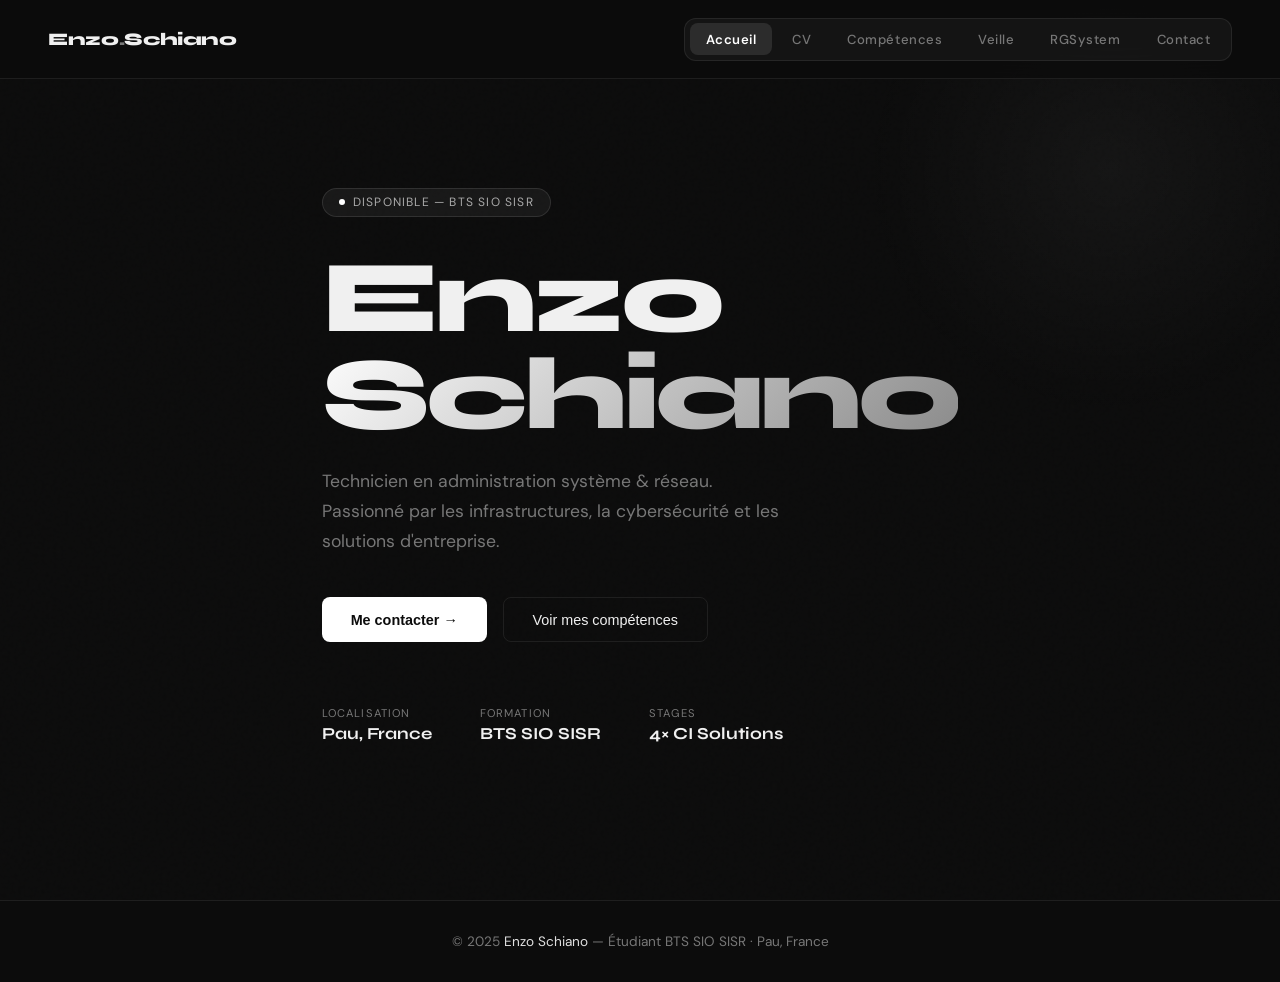
==== commit 02a9bdfe: "Ajout de la section RGSystem avec diapositives" ====
--- a/index.html
+++ b/index.html
@@ -1,732 +1,1646 @@
 <!DOCTYPE html>
 <html lang="fr">
+
 <head>
-  <meta charset="UTF-8" />
-  <meta name="viewport" content="width=device-width, initial-scale=1.0"/>
-  <title>Enzo Schiano — BTS SIO SISR</title>
-  <link rel="preconnect" href="https://fonts.googleapis.com">
-  <link href="https://fonts.googleapis.com/css2?family=Syne:wght@400;600;700;800&family=DM+Sans:wght@300;400;500&display=swap" rel="stylesheet">
-  <style>
-    *, *::before, *::after { box-sizing: border-box; margin: 0; padding: 0; }
-
-    :root {
-      --bg: #0c0c0c;
-      --bg2: #111111;
-      --bg3: #161616;
-      --accent: #e0e0e0;
-      --accent2: #ffffff;
-      --text: #f0f0f0;
-      --muted: #777777;
-      --border: rgba(255,255,255,0.08);
-      --card: rgba(255,255,255,0.03);
-    }
-
-    html { scroll-behavior: smooth; }
-
-    body {
-      font-family: 'DM Sans', sans-serif;
-      background: var(--bg);
-      color: var(--text);
-      min-height: 100vh;
-      overflow-x: hidden;
-    }
-
-    body::before {
-      content: '';
-      position: fixed;
-      inset: 0;
-      background-image: url("data:image/svg+xml,%3Csvg viewBox='0 0 256 256' xmlns='http://www.w3.org/2000/svg'%3E%3Cfilter id='noise'%3E%3CfeTurbulence type='fractalNoise' baseFrequency='0.9' numOctaves='4' stitchTiles='stitch'/%3E%3C/filter%3E%3Crect width='100%25' height='100%25' filter='url(%23noise)' opacity='0.04'/%3E%3C/svg%3E");
-      pointer-events: none;
-      z-index: 0;
-      opacity: 0.4;
-    }
-
-    nav {
-      position: fixed;
-      top: 0; left: 0; right: 0;
-      z-index: 100;
-      display: flex;
-      justify-content: space-between;
-      align-items: center;
-      padding: 1.1rem 3rem;
-      backdrop-filter: blur(20px);
-      background: rgba(12,12,12,0.88);
-      border-bottom: 1px solid var(--border);
-    }
-
-    .nav-logo {
-      font-family: 'Syne', sans-serif;
-      font-weight: 800;
-      font-size: 1.1rem;
-      letter-spacing: -0.02em;
-      color: var(--text);
-      text-decoration: none;
-      cursor: pointer;
-      background: none;
-      border: none;
-    }
-    .nav-logo span { color: var(--muted); }
-
-    .nav-tabs {
-      display: flex;
-      gap: 0.25rem;
-      list-style: none;
-      background: rgba(255,255,255,0.04);
-      border: 1px solid var(--border);
-      border-radius: 12px;
-      padding: 0.3rem;
-    }
-
-    .nav-tabs li button {
-      background: none;
-      border: none;
-      color: var(--muted);
-      font-family: 'DM Sans', sans-serif;
-      font-size: 0.82rem;
-      font-weight: 500;
-      letter-spacing: 0.04em;
-      padding: 0.45rem 1rem;
-      border-radius: 8px;
-      cursor: pointer;
-      transition: all 0.2s;
-      white-space: nowrap;
-    }
-    .nav-tabs li button:hover { color: var(--text); }
-    .nav-tabs li button.active {
-      background: rgba(255,255,255,0.1);
-      color: var(--accent2);
-      font-weight: 600;
-    }
-
-    .page { display: none; }
-    .page.active { display: block; }
-
-    section {
-      position: relative;
-      z-index: 1;
-      padding: 6rem 3rem;
-    }
-
-    .section-inner { max-width: 1100px; margin: 0 auto; }
-
-    .section-label {
-      font-size: 0.7rem;
-      text-transform: uppercase;
-      letter-spacing: 0.15em;
-      color: var(--muted);
-      font-weight: 600;
-      margin-bottom: 0.75rem;
-    }
-
-    h2 {
-      font-family: 'Syne', sans-serif;
-      font-size: clamp(2rem, 4vw, 3rem);
-      font-weight: 800;
-      letter-spacing: -0.03em;
-      margin-bottom: 3rem;
-    }
-
-    .divider {
-      height: 1px;
-      background: linear-gradient(90deg, transparent, var(--border), transparent);
-      max-width: 1100px;
-      margin: 0 auto;
-    }
-
-    /* HERO */
-    #hero {
-      min-height: 100vh;
-      display: flex;
-      align-items: center;
-      padding: 6rem 3rem 4rem;
-      overflow: hidden;
-    }
-
-    .hero-glow {
-      position: absolute;
-      width: 500px; height: 500px;
-      background: radial-gradient(circle, rgba(255,255,255,0.04) 0%, transparent 70%);
-      top: -80px; right: -80px;
-      pointer-events: none;
-    }
-
-    .hero-content { max-width: 1100px; margin: 0 auto; position: relative; z-index: 1; }
-
-    .hero-tag {
-      display: inline-flex;
-      align-items: center;
-      gap: 0.5rem;
-      background: rgba(255,255,255,0.05);
-      border: 1px solid rgba(255,255,255,0.1);
-      border-radius: 100px;
-      padding: 0.35rem 1rem;
-      font-size: 0.75rem;
-      letter-spacing: 0.1em;
-      text-transform: uppercase;
-      color: #aaaaaa;
-      margin-bottom: 2rem;
-      animation: fadeUp 0.6s ease both;
-    }
-    .hero-tag::before {
-      content: '';
-      width: 6px; height: 6px;
-      background: #ffffff;
-      border-radius: 50%;
-      animation: pulse 2s infinite;
-    }
-
-    @keyframes pulse {
-      0%,100% { opacity:1; transform:scale(1); }
-      50% { opacity:0.4; transform:scale(1.4); }
-    }
-
-    h1 {
-      font-family: 'Syne', sans-serif;
-      font-size: clamp(3.5rem, 8vw, 7rem);
-      font-weight: 800;
-      line-height: 0.95;
-      letter-spacing: -0.04em;
-      animation: fadeUp 0.6s 0.1s ease both;
-    }
-
-    h1 .highlight {
-      background: linear-gradient(135deg, #ffffff 0%, #888888 100%);
-      -webkit-background-clip: text;
-      -webkit-text-fill-color: transparent;
-      background-clip: text;
-    }
-
-    .hero-subtitle {
-      margin-top: 1.5rem;
-      font-size: 1.1rem;
-      color: var(--muted);
-      max-width: 460px;
-      line-height: 1.7;
-      animation: fadeUp 0.6s 0.2s ease both;
-    }
-
-    .hero-actions {
-      display: flex; gap: 1rem;
-      margin-top: 2.5rem;
-      animation: fadeUp 0.6s 0.3s ease both;
-    }
-
-    .btn-primary {
-      display: inline-flex; align-items: center; gap: 0.5rem;
-      background: #ffffff; color: #0c0c0c;
-      padding: 0.85rem 1.8rem; border-radius: 8px;
-      text-decoration: none; font-weight: 700; font-size: 0.9rem;
-      border: none; cursor: pointer; transition: all 0.2s;
-    }
-    .btn-primary:hover { background: #cccccc; transform: translateY(-2px); box-shadow: 0 8px 24px rgba(255,255,255,0.1); }
-
-    .btn-outline {
-      display: inline-flex; align-items: center; gap: 0.5rem;
-      background: transparent; color: var(--text);
-      padding: 0.85rem 1.8rem; border-radius: 8px;
-      text-decoration: none; font-weight: 500; font-size: 0.9rem;
-      border: 1px solid var(--border); cursor: pointer; transition: all 0.2s;
-    }
-    .btn-outline:hover { border-color: rgba(255,255,255,0.3); color: #ffffff; transform: translateY(-2px); }
-
-    .hero-meta {
-      display: flex; gap: 3rem;
-      margin-top: 4rem;
-      animation: fadeUp 0.6s 0.4s ease both;
-    }
-    .hero-meta-label { font-size: 0.7rem; text-transform: uppercase; letter-spacing: 0.1em; color: var(--muted); }
-    .hero-meta-value { font-family: 'Syne', sans-serif; font-weight: 700; font-size: 1.05rem; margin-top: 0.2rem; }
-
-    @keyframes fadeUp {
-      from { opacity:0; transform:translateY(24px); }
-      to { opacity:1; transform:translateY(0); }
-    }
-
-    /* TIMELINE */
-    #experience { background: var(--bg2); }
-    .timeline { position: relative; }
-    .timeline::before {
-      content:''; position:absolute; left:0; top:0; bottom:0;
-      width:2px; background:linear-gradient(180deg,#ffffff,transparent); border-radius:2px;
-    }
-    .timeline-item { padding-left: 2.5rem; margin-bottom: 3rem; position: relative; }
-    .timeline-item::before {
-      content:''; position:absolute; left:-5px; top:6px;
-      width:12px; height:12px; background:#ffffff; border-radius:50%; border:3px solid var(--bg2);
-    }
-    .timeline-date { font-size:0.75rem; color:#aaa; font-weight:600; letter-spacing:0.08em; text-transform:uppercase; margin-bottom:0.4rem; }
-    .timeline-title { font-family:'Syne',sans-serif; font-weight:700; font-size:1.05rem; margin-bottom:0.2rem; }
-    .timeline-company { color:var(--muted); font-size:0.875rem; margin-bottom:0.6rem; }
-    .timeline-desc { color:var(--muted); font-size:0.875rem; line-height:1.7; }
-    .timeline-tags { display:flex; flex-wrap:wrap; gap:0.4rem; margin-top:0.75rem; }
-    .tag { background:rgba(255,255,255,0.06); border:1px solid rgba(255,255,255,0.1); color:#ccc; font-size:0.72rem; padding:0.2rem 0.65rem; border-radius:100px; font-weight:500; }
-
-    /* FORMATION */
-    .formation-grid { display:grid; grid-template-columns:1fr 1fr; gap:1.5rem; }
-    .formation-card { background:var(--card); border:1px solid var(--border); border-radius:16px; padding:2rem; transition:all 0.3s; position:relative; overflow:hidden; }
-    .formation-card::before { content:''; position:absolute; top:0; left:0; right:0; height:2px; background:linear-gradient(90deg,#ffffff,#555555); opacity:0; transition:opacity 0.3s; }
-    .formation-card:hover { border-color:rgba(255,255,255,0.2); transform:translateY(-4px); box-shadow:0 20px 40px rgba(0,0,0,0.3); }
-    .formation-card:hover::before { opacity:1; }
-    .formation-year { font-size:0.72rem; text-transform:uppercase; letter-spacing:0.1em; color:#aaa; font-weight:600; margin-bottom:0.75rem; }
-    .formation-degree { font-family:'Syne',sans-serif; font-weight:700; font-size:1rem; margin-bottom:0.35rem; }
-    .formation-school { color:var(--muted); font-size:0.875rem; }
-
-    /* SKILLS */
-    #competences { background: var(--bg3); }
-    .skills-grid { display:grid; grid-template-columns:repeat(3,1fr); gap:1.5rem; }
-    .skill-card { background:var(--card); border:1px solid var(--border); border-radius:16px; padding:1.75rem; transition:all 0.3s; }
-    .skill-card:hover { border-color:rgba(255,255,255,0.2); transform:translateY(-3px); box-shadow:0 16px 32px rgba(0,0,0,0.25); }
-    .skill-icon { width:44px; height:44px; background:rgba(255,255,255,0.06); border-radius:10px; display:flex; align-items:center; justify-content:center; margin-bottom:1rem; font-size:1.3rem; }
-    .skill-title { font-family:'Syne',sans-serif; font-weight:700; font-size:0.95rem; margin-bottom:0.75rem; }
-    .skill-items { display:flex; flex-wrap:wrap; gap:0.4rem; }
-    .skill-pill { background:rgba(255,255,255,0.05); border:1px solid rgba(255,255,255,0.06); color:var(--muted); font-size:0.72rem; padding:0.2rem 0.6rem; border-radius:100px; }
-
-    .bts-grid { display:grid; grid-template-columns:1fr 1fr 1fr; gap:1.5rem; margin-top:1rem; }
-    .bts-card { background:var(--card); border:1px solid var(--border); border-radius:16px; padding:1.75rem; }
-    .bts-number { font-family:'Syne',sans-serif; font-size:2.5rem; font-weight:800; color:rgba(255,255,255,0.06); line-height:1; margin-bottom:0.5rem; }
-    .bts-title { font-family:'Syne',sans-serif; font-weight:700; font-size:0.9rem; margin-bottom:1rem; color:#ccc; }
-    .bts-items { list-style:none; display:flex; flex-direction:column; gap:0.5rem; }
-    .bts-items li { font-size:0.82rem; color:var(--muted); padding-left:1rem; position:relative; line-height:1.5; }
-    .bts-items li::before { content:'›'; position:absolute; left:0; color:#888; }
-
-    /* CONTACT */
-    #contact { background: var(--bg2); }
-    .contact-wrapper { display:grid; grid-template-columns:1fr 1fr; gap:4rem; align-items:start; }
-    .contact-desc { color:var(--muted); line-height:1.7; margin-bottom:2rem; }
-    .contact-links { display:flex; flex-direction:column; gap:1rem; }
-    .contact-link-item { display:flex; align-items:center; gap:1rem; padding:1rem 1.25rem; background:var(--card); border:1px solid var(--border); border-radius:12px; text-decoration:none; color:var(--text); transition:all 0.2s; }
-    .contact-link-item:hover { border-color:rgba(255,255,255,0.2); transform:translateX(4px); }
-    .contact-link-icon { width:36px; height:36px; background:rgba(255,255,255,0.06); border-radius:8px; display:flex; align-items:center; justify-content:center; font-size:1rem; flex-shrink:0; }
-    .contact-link-label { font-size:0.72rem; color:var(--muted); text-transform:uppercase; letter-spacing:0.08em; }
-    .contact-link-value { font-weight:500; font-size:0.9rem; }
-    .contact-form { background:var(--card); border:1px solid var(--border); border-radius:20px; padding:2.5rem; }
-    .form-group { margin-bottom:1.25rem; }
-    label { display:block; font-size:0.78rem; font-weight:600; text-transform:uppercase; letter-spacing:0.08em; color:var(--muted); margin-bottom:0.5rem; }
-    input, textarea { width:100%; background:rgba(255,255,255,0.04); border:1px solid var(--border); border-radius:10px; padding:0.85rem 1rem; color:var(--text); font-family:'DM Sans',sans-serif; font-size:0.9rem; transition:border-color 0.2s; outline:none; }
-    input:focus, textarea:focus { border-color:rgba(255,255,255,0.3); }
-    textarea { resize:vertical; min-height:120px; }
-
-    /* VEILLE */
-    .veille-hero { padding: 8rem 3rem 3rem; position: relative; z-index: 1; max-width: 1100px; margin: 0 auto; }
-    .veille-date-badge { display:inline-flex; align-items:center; gap:0.5rem; background:rgba(255,255,255,0.05); border:1px solid rgba(255,255,255,0.1); border-radius:100px; padding:0.35rem 1rem; font-size:0.75rem; letter-spacing:0.1em; text-transform:uppercase; color:#aaa; margin-bottom:1.5rem; }
-    .veille-hero p { color:var(--muted); font-size:1rem; max-width:560px; line-height:1.7; }
-
-    .veille-section { padding: 3rem 3rem; position: relative; z-index: 1; max-width: 1100px; margin: 0 auto; }
-
-    .veille-section-title { font-family:'Syne',sans-serif; font-size:1.4rem; font-weight:800; letter-spacing:-0.02em; margin-bottom:1.5rem; display:flex; align-items:center; gap:0.75rem; }
-    .veille-section-title::after { content:''; flex:1; height:1px; background:var(--border); }
-
-    .veille-cards { display:grid; grid-template-columns:repeat(2,1fr); gap:1.25rem; margin-bottom:2.5rem; }
-    .veille-cards.three { grid-template-columns:repeat(3,1fr); }
-
-    .veille-card { background:var(--card); border:1px solid var(--border); border-radius:16px; padding:1.75rem; transition:all 0.25s; }
-    .veille-card:hover { border-color:rgba(255,255,255,0.18); transform:translateY(-3px); box-shadow:0 16px 32px rgba(0,0,0,0.3); }
-    .veille-card-icon { font-size:1.6rem; margin-bottom:0.75rem; }
-    .veille-card-title { font-family:'Syne',sans-serif; font-weight:700; font-size:0.95rem; margin-bottom:0.6rem; }
-    .veille-card-text { color:var(--muted); font-size:0.875rem; line-height:1.7; }
-
-    .veille-compare { display:grid; grid-template-columns:1fr 1fr; gap:1.25rem; margin-bottom:2.5rem; }
-    .compare-col { background:var(--card); border:1px solid var(--border); border-radius:16px; padding:1.75rem; }
-    .compare-header { font-family:'Syne',sans-serif; font-weight:800; font-size:1rem; margin-bottom:1.25rem; padding-bottom:0.75rem; border-bottom:1px solid var(--border); display:flex; align-items:center; gap:0.5rem; }
-    .compare-badge { font-size:0.65rem; font-weight:700; letter-spacing:0.08em; text-transform:uppercase; padding:0.2rem 0.6rem; border-radius:100px; }
-    .compare-badge.old { background:rgba(255,255,255,0.07); color:#888; }
-    .compare-badge.new { background:rgba(255,255,255,0.12); color:#ddd; }
-    .compare-list { list-style:none; display:flex; flex-direction:column; gap:0.6rem; }
-    .compare-list li { font-size:0.875rem; color:var(--muted); padding-left:1.25rem; position:relative; line-height:1.5; }
-    .compare-list li::before { content:'·'; position:absolute; left:0; font-size:1.2rem; line-height:1.1; color:#555; }
-    .compare-list li.plus { color:#ccc; }
-    .compare-list li.plus::before { content:'+'; color:#aaa; font-size:0.9rem; line-height:1.4; font-weight:700; }
-
-    .veille-sources { display:flex; flex-direction:column; gap:0.75rem; margin-bottom:2.5rem; }
-    .source-item { display:flex; align-items:center; gap:1rem; padding:1rem 1.25rem; background:var(--card); border:1px solid var(--border); border-radius:12px; text-decoration:none; color:var(--text); transition:all 0.2s; }
-    .source-item:hover { border-color:rgba(255,255,255,0.2); transform:translateX(4px); }
-    .source-icon { width:36px; height:36px; background:rgba(255,255,255,0.05); border-radius:8px; display:flex; align-items:center; justify-content:center; font-size:1rem; flex-shrink:0; }
-    .source-label { font-size:0.72rem; color:var(--muted); text-transform:uppercase; letter-spacing:0.06em; }
-    .source-title { font-weight:500; font-size:0.9rem; }
-    .source-arrow { margin-left:auto; color:var(--muted); font-size:1rem; }
-
-    .info-banner { background:rgba(255,255,255,0.04); border:1px solid rgba(255,255,255,0.1); border-radius:12px; padding:1.25rem 1.5rem; display:flex; gap:1rem; align-items:flex-start; margin-bottom:2rem; }
-    .info-banner-icon { font-size:1.25rem; flex-shrink:0; margin-top:0.1rem; }
-    .info-banner-text { font-size:0.875rem; color:var(--muted); line-height:1.6; }
-    .info-banner-text strong { color:var(--text); }
-
-    /* FOOTER */
-    footer { background:var(--bg); border-top:1px solid var(--border); padding:2rem 3rem; text-align:center; color:var(--muted); font-size:0.85rem; position:relative; z-index:1; }
-    footer span { color:var(--accent); }
-
-    /* REVEAL */
-    .reveal { opacity:0; transform:translateY(28px); transition:opacity 0.6s ease,transform 0.6s ease; }
-    .reveal.visible { opacity:1; transform:translateY(0); }
-
-    /* RESPONSIVE */
-    @media (max-width: 900px) {
-      nav { padding: 1rem 1.5rem; }
-      section, .veille-hero, .veille-section { padding-left: 1.5rem; padding-right: 1.5rem; }
-      .formation-grid, .contact-wrapper, .veille-compare { grid-template-columns: 1fr; }
-      .skills-grid, .bts-grid, .veille-cards.three { grid-template-columns: 1fr 1fr; }
-      .veille-cards { grid-template-columns: 1fr 1fr; }
-      .hero-meta { gap: 2rem; }
-    }
-    @media (max-width: 600px) {
-      .skills-grid, .bts-grid, .veille-cards, .veille-cards.three { grid-template-columns: 1fr; }
-      h1 { font-size: 3rem; }
-      .nav-tabs li button { padding: 0.4rem 0.6rem; font-size: 0.72rem; }
-    }
-  </style>
+    <meta charset="UTF-8" />
+    <meta name="viewport" content="width=device-width, initial-scale=1.0" />
+    <title>Enzo Schiano — BTS SIO SISR</title>
+    <link rel="preconnect" href="https://fonts.googleapis.com">
+    <link
+        href="https://fonts.googleapis.com/css2?family=Syne:wght@400;600;700;800&family=DM+Sans:wght@300;400;500&display=swap"
+        rel="stylesheet">
+    <style>
+        *,
+        *::before,
+        *::after {
+            box-sizing: border-box;
+            margin: 0;
+            padding: 0;
+        }
+
+        :root {
+            --bg: #0c0c0c;
+            --bg2: #111111;
+            --bg3: #161616;
+            --accent: #e0e0e0;
+            --accent2: #ffffff;
+            --text: #f0f0f0;
+            --muted: #777777;
+            --border: rgba(255, 255, 255, 0.08);
+            --card: rgba(255, 255, 255, 0.03);
+        }
+
+        html {
+            scroll-behavior: smooth;
+        }
+
+        body {
+            font-family: 'DM Sans', sans-serif;
+            background: var(--bg);
+            color: var(--text);
+            min-height: 100vh;
+            overflow-x: hidden;
+        }
+
+        body::before {
+            content: '';
+            position: fixed;
+            inset: 0;
+            background-image: url("data:image/svg+xml,%3Csvg viewBox='0 0 256 256' xmlns='http://www.w3.org/2000/svg'%3E%3Cfilter id='noise'%3E%3CfeTurbulence type='fractalNoise' baseFrequency='0.9' numOctaves='4' stitchTiles='stitch'/%3E%3C/filter%3E%3Crect width='100%25' height='100%25' filter='url(%23noise)' opacity='0.04'/%3E%3C/svg%3E");
+            pointer-events: none;
+            z-index: 0;
+            opacity: 0.4;
+        }
+
+        nav {
+            position: fixed;
+            top: 0;
+            left: 0;
+            right: 0;
+            z-index: 100;
+            display: flex;
+            justify-content: space-between;
+            align-items: center;
+            padding: 1.1rem 3rem;
+            backdrop-filter: blur(20px);
+            background: rgba(12, 12, 12, 0.88);
+            border-bottom: 1px solid var(--border);
+        }
+
+        .nav-logo {
+            font-family: 'Syne', sans-serif;
+            font-weight: 800;
+            font-size: 1.1rem;
+            letter-spacing: -0.02em;
+            color: var(--text);
+            text-decoration: none;
+            cursor: pointer;
+            background: none;
+            border: none;
+        }
+
+        .nav-logo span {
+            color: var(--muted);
+        }
+
+        .nav-tabs {
+            display: flex;
+            gap: 0.25rem;
+            list-style: none;
+            background: rgba(255, 255, 255, 0.04);
+            border: 1px solid var(--border);
+            border-radius: 12px;
+            padding: 0.3rem;
+        }
+
+        .nav-tabs li button {
+            background: none;
+            border: none;
+            color: var(--muted);
+            font-family: 'DM Sans', sans-serif;
+            font-size: 0.82rem;
+            font-weight: 500;
+            letter-spacing: 0.04em;
+            padding: 0.45rem 1rem;
+            border-radius: 8px;
+            cursor: pointer;
+            transition: all 0.2s;
+            white-space: nowrap;
+        }
+
+        .nav-tabs li button:hover {
+            color: var(--text);
+        }
+
+        .nav-tabs li button.active {
+            background: rgba(255, 255, 255, 0.1);
+            color: var(--accent2);
+            font-weight: 600;
+        }
+
+        .page {
+            display: none;
+        }
+
+        .page.active {
+            display: block;
+        }
+
+        section {
+            position: relative;
+            z-index: 1;
+            padding: 6rem 3rem;
+        }
+
+        .section-inner {
+            max-width: 1100px;
+            margin: 0 auto;
+        }
+
+        .section-label {
+            font-size: 0.7rem;
+            text-transform: uppercase;
+            letter-spacing: 0.15em;
+            color: var(--muted);
+            font-weight: 600;
+            margin-bottom: 0.75rem;
+        }
+
+        h2 {
+            font-family: 'Syne', sans-serif;
+            font-size: clamp(2rem, 4vw, 3rem);
+            font-weight: 800;
+            letter-spacing: -0.03em;
+            margin-bottom: 3rem;
+        }
+
+        .divider {
+            height: 1px;
+            background: linear-gradient(90deg, transparent, var(--border), transparent);
+            max-width: 1100px;
+            margin: 0 auto;
+        }
+
+        /* HERO */
+        #hero {
+            min-height: 100vh;
+            display: flex;
+            align-items: center;
+            padding: 6rem 3rem 4rem;
+            overflow: hidden;
+        }
+
+        .hero-glow {
+            position: absolute;
+            width: 500px;
+            height: 500px;
+            background: radial-gradient(circle, rgba(255, 255, 255, 0.04) 0%, transparent 70%);
+            top: -80px;
+            right: -80px;
+            pointer-events: none;
+        }
+
+        .hero-content {
+            max-width: 1100px;
+            margin: 0 auto;
+            position: relative;
+            z-index: 1;
+        }
+
+        .hero-tag {
+            display: inline-flex;
+            align-items: center;
+            gap: 0.5rem;
+            background: rgba(255, 255, 255, 0.05);
+            border: 1px solid rgba(255, 255, 255, 0.1);
+            border-radius: 100px;
+            padding: 0.35rem 1rem;
+            font-size: 0.75rem;
+            letter-spacing: 0.1em;
+            text-transform: uppercase;
+            color: #aaaaaa;
+            margin-bottom: 2rem;
+            animation: fadeUp 0.6s ease both;
+        }
+
+        .hero-tag::before {
+            content: '';
+            width: 6px;
+            height: 6px;
+            background: #ffffff;
+            border-radius: 50%;
+            animation: pulse 2s infinite;
+        }
+
+        @keyframes pulse {
+
+            0%,
+            100% {
+                opacity: 1;
+                transform: scale(1);
+            }
+
+            50% {
+                opacity: 0.4;
+                transform: scale(1.4);
+            }
+        }
+
+        h1 {
+            font-family: 'Syne', sans-serif;
+            font-size: clamp(3.5rem, 8vw, 7rem);
+            font-weight: 800;
+            line-height: 0.95;
+            letter-spacing: -0.04em;
+            animation: fadeUp 0.6s 0.1s ease both;
+        }
+
+        h1 .highlight {
+            background: linear-gradient(135deg, #ffffff 0%, #888888 100%);
+            -webkit-background-clip: text;
+            -webkit-text-fill-color: transparent;
+            background-clip: text;
+        }
+
+        .hero-subtitle {
+            margin-top: 1.5rem;
+            font-size: 1.1rem;
+            color: var(--muted);
+            max-width: 460px;
+            line-height: 1.7;
+            animation: fadeUp 0.6s 0.2s ease both;
+        }
+
+        .hero-actions {
+            display: flex;
+            gap: 1rem;
+            margin-top: 2.5rem;
+            animation: fadeUp 0.6s 0.3s ease both;
+        }
+
+        .btn-primary {
+            display: inline-flex;
+            align-items: center;
+            gap: 0.5rem;
+            background: #ffffff;
+            color: #0c0c0c;
+            padding: 0.85rem 1.8rem;
+            border-radius: 8px;
+            text-decoration: none;
+            font-weight: 700;
+            font-size: 0.9rem;
+            border: none;
+            cursor: pointer;
+            transition: all 0.2s;
+        }
+
+        .btn-primary:hover {
+            background: #cccccc;
+            transform: translateY(-2px);
+            box-shadow: 0 8px 24px rgba(255, 255, 255, 0.1);
+        }
+
+        .btn-outline {
+            display: inline-flex;
+            align-items: center;
+            gap: 0.5rem;
+            background: transparent;
+            color: var(--text);
+            padding: 0.85rem 1.8rem;
+            border-radius: 8px;
+            text-decoration: none;
+            font-weight: 500;
+            font-size: 0.9rem;
+            border: 1px solid var(--border);
+            cursor: pointer;
+            transition: all 0.2s;
+        }
+
+        .btn-outline:hover {
+            border-color: rgba(255, 255, 255, 0.3);
+            color: #ffffff;
+            transform: translateY(-2px);
+        }
+
+        .hero-meta {
+            display: flex;
+            gap: 3rem;
+            margin-top: 4rem;
+            animation: fadeUp 0.6s 0.4s ease both;
+        }
+
+        .hero-meta-label {
+            font-size: 0.7rem;
+            text-transform: uppercase;
+            letter-spacing: 0.1em;
+            color: var(--muted);
+        }
+
+        .hero-meta-value {
+            font-family: 'Syne', sans-serif;
+            font-weight: 700;
+            font-size: 1.05rem;
+            margin-top: 0.2rem;
+        }
+
+        @keyframes fadeUp {
+            from {
+                opacity: 0;
+                transform: translateY(24px);
+            }
+
+            to {
+                opacity: 1;
+                transform: translateY(0);
+            }
+        }
+
+        /* TIMELINE */
+        #experience {
+            background: var(--bg2);
+        }
+
+        .timeline {
+            position: relative;
+        }
+
+        .timeline::before {
+            content: '';
+            position: absolute;
+            left: 0;
+            top: 0;
+            bottom: 0;
+            width: 2px;
+            background: linear-gradient(180deg, #ffffff, transparent);
+            border-radius: 2px;
+        }
+
+        .timeline-item {
+            padding-left: 2.5rem;
+            margin-bottom: 3rem;
+            position: relative;
+        }
+
+        .timeline-item::before {
+            content: '';
+            position: absolute;
+            left: -5px;
+            top: 6px;
+            width: 12px;
+            height: 12px;
+            background: #ffffff;
+            border-radius: 50%;
+            border: 3px solid var(--bg2);
+        }
+
+        .timeline-date {
+            font-size: 0.75rem;
+            color: #aaa;
+            font-weight: 600;
+            letter-spacing: 0.08em;
+            text-transform: uppercase;
+            margin-bottom: 0.4rem;
+        }
+
+        .timeline-title {
+            font-family: 'Syne', sans-serif;
+            font-weight: 700;
+            font-size: 1.05rem;
+            margin-bottom: 0.2rem;
+        }
+
+        .timeline-company {
+            color: var(--muted);
+            font-size: 0.875rem;
+            margin-bottom: 0.6rem;
+        }
+
+        .timeline-desc {
+            color: var(--muted);
+            font-size: 0.875rem;
+            line-height: 1.7;
+        }
+
+        .timeline-tags {
+            display: flex;
+            flex-wrap: wrap;
+            gap: 0.4rem;
+            margin-top: 0.75rem;
+        }
+
+        .tag {
+            background: rgba(255, 255, 255, 0.06);
+            border: 1px solid rgba(255, 255, 255, 0.1);
+            color: #ccc;
+            font-size: 0.72rem;
+            padding: 0.2rem 0.65rem;
+            border-radius: 100px;
+            font-weight: 500;
+        }
+
+        /* FORMATION */
+        .formation-grid {
+            display: grid;
+            grid-template-columns: 1fr 1fr;
+            gap: 1.5rem;
+        }
+
+        .formation-card {
+            background: var(--card);
+            border: 1px solid var(--border);
+            border-radius: 16px;
+            padding: 2rem;
+            transition: all 0.3s;
+            position: relative;
+            overflow: hidden;
+        }
+
+        .formation-card::before {
+            content: '';
+            position: absolute;
+            top: 0;
+            left: 0;
+            right: 0;
+            height: 2px;
+            background: linear-gradient(90deg, #ffffff, #555555);
+            opacity: 0;
+            transition: opacity 0.3s;
+        }
+
+        .formation-card:hover {
+            border-color: rgba(255, 255, 255, 0.2);
+            transform: translateY(-4px);
+            box-shadow: 0 20px 40px rgba(0, 0, 0, 0.3);
+        }
+
+        .formation-card:hover::before {
+            opacity: 1;
+        }
+
+        .formation-year {
+            font-size: 0.72rem;
+            text-transform: uppercase;
+            letter-spacing: 0.1em;
+            color: #aaa;
+            font-weight: 600;
+            margin-bottom: 0.75rem;
+        }
+
+        .formation-degree {
+            font-family: 'Syne', sans-serif;
+            font-weight: 700;
+            font-size: 1rem;
+            margin-bottom: 0.35rem;
+        }
+
+        .formation-school {
+            color: var(--muted);
+            font-size: 0.875rem;
+        }
+
+        /* SKILLS */
+        #competences {
+            background: var(--bg3);
+        }
+
+        .skills-grid {
+            display: grid;
+            grid-template-columns: repeat(3, 1fr);
+            gap: 1.5rem;
+        }
+
+        .skill-card {
+            background: var(--card);
+            border: 1px solid var(--border);
+            border-radius: 16px;
+            padding: 1.75rem;
+            transition: all 0.3s;
+        }
+
+        .skill-card:hover {
+            border-color: rgba(255, 255, 255, 0.2);
+            transform: translateY(-3px);
+            box-shadow: 0 16px 32px rgba(0, 0, 0, 0.25);
+        }
+
+        .skill-icon {
+            width: 44px;
+            height: 44px;
+            background: rgba(255, 255, 255, 0.06);
+            border-radius: 10px;
+            display: flex;
+            align-items: center;
+            justify-content: center;
+            margin-bottom: 1rem;
+            font-size: 1.3rem;
+        }
+
+        .skill-title {
+            font-family: 'Syne', sans-serif;
+            font-weight: 700;
+            font-size: 0.95rem;
+            margin-bottom: 0.75rem;
+        }
+
+        .skill-items {
+            display: flex;
+            flex-wrap: wrap;
+            gap: 0.4rem;
+        }
+
+        .skill-pill {
+            background: rgba(255, 255, 255, 0.05);
+            border: 1px solid rgba(255, 255, 255, 0.06);
+            color: var(--muted);
+            font-size: 0.72rem;
+            padding: 0.2rem 0.6rem;
+            border-radius: 100px;
+        }
+
+        .bts-grid {
+            display: grid;
+            grid-template-columns: 1fr 1fr 1fr;
+            gap: 1.5rem;
+            margin-top: 1rem;
+        }
+
+        .bts-card {
+            background: var(--card);
+            border: 1px solid var(--border);
+            border-radius: 16px;
+            padding: 1.75rem;
+        }
+
+        .bts-number {
+            font-family: 'Syne', sans-serif;
+            font-size: 2.5rem;
+            font-weight: 800;
+            color: rgba(255, 255, 255, 0.06);
+            line-height: 1;
+            margin-bottom: 0.5rem;
+        }
+
+        .bts-title {
+            font-family: 'Syne', sans-serif;
+            font-weight: 700;
+            font-size: 0.9rem;
+            margin-bottom: 1rem;
+            color: #ccc;
+        }
+
+        .bts-items {
+            list-style: none;
+            display: flex;
+            flex-direction: column;
+            gap: 0.5rem;
+        }
+
+        .bts-items li {
+            font-size: 0.82rem;
+            color: var(--muted);
+            padding-left: 1rem;
+            position: relative;
+            line-height: 1.5;
+        }
+
+        .bts-items li::before {
+            content: '›';
+            position: absolute;
+            left: 0;
+            color: #888;
+        }
+
+        /* CONTACT */
+        #contact {
+            background: var(--bg2);
+        }
+
+        .contact-wrapper {
+            display: grid;
+            grid-template-columns: 1fr 1fr;
+            gap: 4rem;
+            align-items: start;
+        }
+
+        .contact-desc {
+            color: var(--muted);
+            line-height: 1.7;
+            margin-bottom: 2rem;
+        }
+
+        .contact-links {
+            display: flex;
+            flex-direction: column;
+            gap: 1rem;
+        }
+
+        .contact-link-item {
+            display: flex;
+            align-items: center;
+            gap: 1rem;
+            padding: 1rem 1.25rem;
+            background: var(--card);
+            border: 1px solid var(--border);
+            border-radius: 12px;
+            text-decoration: none;
+            color: var(--text);
+            transition: all 0.2s;
+        }
+
+        .contact-link-item:hover {
+            border-color: rgba(255, 255, 255, 0.2);
+            transform: translateX(4px);
+        }
+
+        .contact-link-icon {
+            width: 36px;
+            height: 36px;
+            background: rgba(255, 255, 255, 0.06);
+            border-radius: 8px;
+            display: flex;
+            align-items: center;
+            justify-content: center;
+            font-size: 1rem;
+            flex-shrink: 0;
+        }
+
+        .contact-link-label {
+            font-size: 0.72rem;
+            color: var(--muted);
+            text-transform: uppercase;
+            letter-spacing: 0.08em;
+        }
+
+        .contact-link-value {
+            font-weight: 500;
+            font-size: 0.9rem;
+        }
+
+        .contact-form {
+            background: var(--card);
+            border: 1px solid var(--border);
+            border-radius: 20px;
+            padding: 2.5rem;
+        }
+
+        .form-group {
+            margin-bottom: 1.25rem;
+        }
+
+        label {
+            display: block;
+            font-size: 0.78rem;
+            font-weight: 600;
+            text-transform: uppercase;
+            letter-spacing: 0.08em;
+            color: var(--muted);
+            margin-bottom: 0.5rem;
+        }
+
+        input,
+        textarea {
+            width: 100%;
+            background: rgba(255, 255, 255, 0.04);
+            border: 1px solid var(--border);
+            border-radius: 10px;
+            padding: 0.85rem 1rem;
+            color: var(--text);
+            font-family: 'DM Sans', sans-serif;
+            font-size: 0.9rem;
+            transition: border-color 0.2s;
+            outline: none;
+        }
+
+        input:focus,
+        textarea:focus {
+            border-color: rgba(255, 255, 255, 0.3);
+        }
+
+        textarea {
+            resize: vertical;
+            min-height: 120px;
+        }
+
+        /* VEILLE */
+        .veille-hero {
+            padding: 8rem 3rem 3rem;
+            position: relative;
+            z-index: 1;
+            max-width: 1100px;
+            margin: 0 auto;
+        }
+
+        .veille-date-badge {
+            display: inline-flex;
+            align-items: center;
+            gap: 0.5rem;
+            background: rgba(255, 255, 255, 0.05);
+            border: 1px solid rgba(255, 255, 255, 0.1);
+            border-radius: 100px;
+            padding: 0.35rem 1rem;
+            font-size: 0.75rem;
+            letter-spacing: 0.1em;
+            text-transform: uppercase;
+            color: #aaa;
+            margin-bottom: 1.5rem;
+        }
+
+        .veille-hero p {
+            color: var(--muted);
+            font-size: 1rem;
+            max-width: 560px;
+            line-height: 1.7;
+        }
+
+        .veille-section {
+            padding: 3rem 3rem;
+            position: relative;
+            z-index: 1;
+            max-width: 1100px;
+            margin: 0 auto;
+        }
+
+        .veille-section-title {
+            font-family: 'Syne', sans-serif;
+            font-size: 1.4rem;
+            font-weight: 800;
+            letter-spacing: -0.02em;
+            margin-bottom: 1.5rem;
+            display: flex;
+            align-items: center;
+            gap: 0.75rem;
+        }
+
+        .veille-section-title::after {
+            content: '';
+            flex: 1;
+            height: 1px;
+            background: var(--border);
+        }
+
+        .veille-cards {
+            display: grid;
+            grid-template-columns: repeat(2, 1fr);
+            gap: 1.25rem;
+            margin-bottom: 2.5rem;
+        }
+
+        .veille-cards.three {
+            grid-template-columns: repeat(3, 1fr);
+        }
+
+        .veille-card {
+            background: var(--card);
+            border: 1px solid var(--border);
+            border-radius: 16px;
+            padding: 1.75rem;
+            transition: all 0.25s;
+        }
+
+        .veille-card:hover {
+            border-color: rgba(255, 255, 255, 0.18);
+            transform: translateY(-3px);
+            box-shadow: 0 16px 32px rgba(0, 0, 0, 0.3);
+        }
+
+        .veille-card-icon {
+            font-size: 1.6rem;
+            margin-bottom: 0.75rem;
+        }
+
+        .veille-card-title {
+            font-family: 'Syne', sans-serif;
+            font-weight: 700;
+            font-size: 0.95rem;
+            margin-bottom: 0.6rem;
+        }
+
+        .veille-card-text {
+            color: var(--muted);
+            font-size: 0.875rem;
+            line-height: 1.7;
+        }
+
+        .veille-compare {
+            display: grid;
+            grid-template-columns: 1fr 1fr;
+            gap: 1.25rem;
+            margin-bottom: 2.5rem;
+        }
+
+        .compare-col {
+            background: var(--card);
+            border: 1px solid var(--border);
+            border-radius: 16px;
+            padding: 1.75rem;
+        }
+
+        .compare-header {
+            font-family: 'Syne', sans-serif;
+            font-weight: 800;
+            font-size: 1rem;
+            margin-bottom: 1.25rem;
+            padding-bottom: 0.75rem;
+            border-bottom: 1px solid var(--border);
+            display: flex;
+            align-items: center;
+            gap: 0.5rem;
+        }
+
+        .compare-badge {
+            font-size: 0.65rem;
+            font-weight: 700;
+            letter-spacing: 0.08em;
+            text-transform: uppercase;
+            padding: 0.2rem 0.6rem;
+            border-radius: 100px;
+        }
+
+        .compare-badge.old {
+            background: rgba(255, 255, 255, 0.07);
+            color: #888;
+        }
+
+        .compare-badge.new {
+            background: rgba(255, 255, 255, 0.12);
+            color: #ddd;
+        }
+
+        .compare-list {
+            list-style: none;
+            display: flex;
+            flex-direction: column;
+            gap: 0.6rem;
+        }
+
+        .compare-list li {
+            font-size: 0.875rem;
+            color: var(--muted);
+            padding-left: 1.25rem;
+            position: relative;
+            line-height: 1.5;
+        }
+
+        .compare-list li::before {
+            content: '·';
+            position: absolute;
+            left: 0;
+            font-size: 1.2rem;
+            line-height: 1.1;
+            color: #555;
+        }
+
+        .compare-list li.plus {
+            color: #ccc;
+        }
+
+        .compare-list li.plus::before {
+            content: '+';
+            color: #aaa;
+            font-size: 0.9rem;
+            line-height: 1.4;
+            font-weight: 700;
+        }
+
+        .veille-sources {
+            display: flex;
+            flex-direction: column;
+            gap: 0.75rem;
+            margin-bottom: 2.5rem;
+        }
+
+        .source-item {
+            display: flex;
+            align-items: center;
+            gap: 1rem;
+            padding: 1rem 1.25rem;
+            background: var(--card);
+            border: 1px solid var(--border);
+            border-radius: 12px;
+            text-decoration: none;
+            color: var(--text);
+            transition: all 0.2s;
+        }
+
+        .source-item:hover {
+            border-color: rgba(255, 255, 255, 0.2);
+            transform: translateX(4px);
+        }
+
+        .source-icon {
+            width: 36px;
+            height: 36px;
+            background: rgba(255, 255, 255, 0.05);
+            border-radius: 8px;
+            display: flex;
+            align-items: center;
+            justify-content: center;
+            font-size: 1rem;
+            flex-shrink: 0;
+        }
+
+        .source-label {
+            font-size: 0.72rem;
+            color: var(--muted);
+            text-transform: uppercase;
+            letter-spacing: 0.06em;
+        }
+
+        .source-title {
+            font-weight: 500;
+            font-size: 0.9rem;
+        }
+
+        .source-arrow {
+            margin-left: auto;
+            color: var(--muted);
+            font-size: 1rem;
+        }
+
+        .info-banner {
+            background: rgba(255, 255, 255, 0.04);
+            border: 1px solid rgba(255, 255, 255, 0.1);
+            border-radius: 12px;
+            padding: 1.25rem 1.5rem;
+            display: flex;
+            gap: 1rem;
+            align-items: flex-start;
+            margin-bottom: 2rem;
+        }
+
+        .info-banner-icon {
+            font-size: 1.25rem;
+            flex-shrink: 0;
+            margin-top: 0.1rem;
+        }
+
+        .info-banner-text {
+            font-size: 0.875rem;
+            color: var(--muted);
+            line-height: 1.6;
+        }
+
+        .info-banner-text strong {
+            color: var(--text);
+        }
+
+        /* FOOTER */
+        footer {
+            background: var(--bg);
+            border-top: 1px solid var(--border);
+            padding: 2rem 3rem;
+            text-align: center;
+            color: var(--muted);
+            font-size: 0.85rem;
+            position: relative;
+            z-index: 1;
+        }
+
+        footer span {
+            color: var(--accent);
+        }
+
+        /* REVEAL */
+        .reveal {
+            opacity: 0;
+            transform: translateY(28px);
+            transition: opacity 0.6s ease, transform 0.6s ease;
+        }
+
+        .reveal.visible {
+            opacity: 1;
+            transform: translateY(0);
+        }
+
+        /* RESPONSIVE */
+        @media (max-width: 900px) {
+            nav {
+                padding: 1rem 1.5rem;
+            }
+
+            section,
+            .veille-hero,
+            .veille-section {
+                padding-left: 1.5rem;
+                padding-right: 1.5rem;
+            }
+
+            .formation-grid,
+            .contact-wrapper,
+            .veille-compare {
+                grid-template-columns: 1fr;
+            }
+
+            .skills-grid,
+            .bts-grid,
+            .veille-cards.three {
+                grid-template-columns: 1fr 1fr;
+            }
+
+            .veille-cards {
+                grid-template-columns: 1fr 1fr;
+            }
+
+            .hero-meta {
+                gap: 2rem;
+            }
+        }
+
+        @media (max-width: 600px) {
+
+            .skills-grid,
+            .bts-grid,
+            .veille-cards,
+            .veille-cards.three {
+                grid-template-columns: 1fr;
+            }
+
+            h1 {
+                font-size: 3rem;
+            }
+
+            .nav-tabs li button {
+                padding: 0.4rem 0.6rem;
+                font-size: 0.72rem;
+            }
+        }
+    </style>
 </head>
+
 <body>
 
-  <nav>
-    <button class="nav-logo" onclick="showPage('accueil')">Enzo<span>.</span>Schiano</button>
-    <ul class="nav-tabs">
-      <li><button class="active" onclick="showPage('accueil')">Accueil</button></li>
-      <li><button onclick="showPage('cv')">CV</button></li>
-      <li><button onclick="showPage('competences')">Compétences</button></li>
-      <li><button onclick="showPage('veille')">Veille</button></li>
-      <li><button onclick="showPage('contact')">Contact</button></li>
-    </ul>
-  </nav>
-
-  <!-- PAGE ACCUEIL -->
-  <div id="page-accueil" class="page active">
-    <section id="hero">
-      <div class="hero-glow"></div>
-      <div class="hero-content">
-        <div class="hero-tag">Disponible — BTS SIO SISR</div>
-        <h1>Enzo<br><span class="highlight">Schiano</span></h1>
-        <p class="hero-subtitle">Technicien en administration système &amp; réseau. Passionné par les infrastructures, la cybersécurité et les solutions d'entreprise.</p>
-        <div class="hero-actions">
-          <button class="btn-primary" onclick="showPage('contact')">Me contacter →</button>
-          <button class="btn-outline" onclick="showPage('competences')">Voir mes compétences</button>
+    <nav>
+        <button class="nav-logo" onclick="showPage('accueil')">Enzo<span>.</span>Schiano</button>
+        <ul class="nav-tabs">
+            <li><button class="active" onclick="showPage('accueil')">Accueil</button></li>
+            <li><button onclick="showPage('cv')">CV</button></li>
+            <li><button onclick="showPage('competences')">Compétences</button></li>
+            <li><button onclick="showPage('veille')">Veille</button></li>
+            <li><button onclick="showPage('rgsystem')">RGSystem</button></li>
+            <li><button onclick="showPage('contact')">Contact</button></li>
+        </ul>
+    </nav>
+
+    <!-- PAGE ACCUEIL -->
+    <div id="page-accueil" class="page active">
+        <section id="hero">
+            <div class="hero-glow"></div>
+            <div class="hero-content">
+                <div class="hero-tag">Disponible — BTS SIO SISR</div>
+                <h1>Enzo<br><span class="highlight">Schiano</span></h1>
+                <p class="hero-subtitle">Technicien en administration système &amp; réseau. Passionné par les
+                    infrastructures, la cybersécurité et les solutions d'entreprise.</p>
+                <div class="hero-actions">
+                    <button class="btn-primary" onclick="showPage('contact')">Me contacter →</button>
+                    <button class="btn-outline" onclick="showPage('competences')">Voir mes compétences</button>
+                </div>
+                <div class="hero-meta">
+                    <div>
+                        <div class="hero-meta-label">Localisation</div>
+                        <div class="hero-meta-value">Pau, France</div>
+                    </div>
+                    <div>
+                        <div class="hero-meta-label">Formation</div>
+                        <div class="hero-meta-value">BTS SIO SISR</div>
+                    </div>
+                    <div>
+                        <div class="hero-meta-label">Stages</div>
+                        <div class="hero-meta-value">4× CI Solutions</div>
+                    </div>
+                </div>
+            </div>
+        </section>
+        <footer>
+            <p>© 2025 <span>Enzo Schiano</span> — Étudiant BTS SIO SISR · Pau, France</p>
+        </footer>
+    </div>
+
+    <!-- PAGE CV -->
+    <div id="page-cv" class="page">
+        <section id="experience" style="padding-top:6rem; background:var(--bg2);">
+            <div class="section-inner">
+                <p class="section-label reveal">Parcours</p>
+                <h2 class="reveal">Expérience<br>Professionnelle</h2>
+                <div class="timeline">
+                    <div class="timeline-item reveal">
+                        <div class="timeline-date">Mai – Juin 2025</div>
+                        <div class="timeline-title">Stagiaire / Intérimaire — Administration Système &amp; Réseau</div>
+                        <div class="timeline-company">CI Solutions · Lons</div>
+                        <p class="timeline-desc">Installation et administration de serveurs et machines Windows.
+                            Dépannage et support client à distance via AnyDesk. Changement de matériel réseau (switch,
+                            firewall, imprimantes).</p>
+                        <div class="timeline-tags"><span class="tag">Windows Server</span><span
+                                class="tag">AnyDesk</span><span class="tag">Switch</span><span
+                                class="tag">Firewall</span></div>
+                    </div>
+                    <div class="timeline-item reveal">
+                        <div class="timeline-date">Oct. – Déc. 2023</div>
+                        <div class="timeline-title">Stagiaire / Intérimaire — Administration Système &amp; Réseau</div>
+                        <div class="timeline-company">CI Solutions · Lons</div>
+                        <p class="timeline-desc">Maintenance préventive et corrective des infrastructures réseau.
+                            Support utilisateurs et résolution d'incidents techniques.</p>
+                        <div class="timeline-tags"><span class="tag">Active Directory</span><span
+                                class="tag">Réseau</span><span class="tag">Support</span></div>
+                    </div>
+                    <div class="timeline-item reveal">
+                        <div class="timeline-date">Jan. – Mars 2023</div>
+                        <div class="timeline-title">Stagiaire — Administration Système &amp; Réseau</div>
+                        <div class="timeline-company">CI Solutions · Lons</div>
+                        <p class="timeline-desc">Déploiement de solutions réseau. Administration des services système et
+                            participation aux projets d'infrastructure clients.</p>
+                        <div class="timeline-tags"><span class="tag">PROXMOX</span><span
+                                class="tag">Virtualisation</span><span class="tag">PowerShell</span></div>
+                    </div>
+                    <div class="timeline-item reveal">
+                        <div class="timeline-date">Mai – Juin 2022</div>
+                        <div class="timeline-title">Stagiaire — Administration Système &amp; Réseau</div>
+                        <div class="timeline-company">CI Solutions · Lons</div>
+                        <p class="timeline-desc">Premier stage en entreprise. Découverte de l'environnement
+                            professionnel IT et participation aux opérations d'administration système.</p>
+                        <div class="timeline-tags"><span class="tag">Windows</span><span class="tag">Réseau</span><span
+                                class="tag">Infrastructure</span></div>
+                    </div>
+                </div>
+            </div>
+        </section>
+        <div class="divider"></div>
+        <section>
+            <div class="section-inner">
+                <p class="section-label reveal">Diplômes</p>
+                <h2 class="reveal">Formation</h2>
+                <div class="formation-grid">
+                    <div class="formation-card reveal">
+                        <div class="formation-year">2024 – 2026 · En cours</div>
+                        <div class="formation-degree">BTS SIO — Option SISR</div>
+                        <div class="formation-school">Solutions d'Infrastructure, Systèmes et Réseaux<br>Lycée St John
+                            Perse · Pau</div>
+                    </div>
+                    <div class="formation-card reveal">
+                        <div class="formation-year">2021 – 2024 · Obtenu</div>
+                        <div class="formation-degree">BAC Pro Systèmes Numériques</div>
+                        <div class="formation-school">Option RISC — Réseaux Informatiques &amp; Systèmes
+                            Communiquants<br>Lycée St Joseph · Hasparren</div>
+                    </div>
+                </div>
+            </div>
+        </section>
+        <footer>
+            <p>© 2025 <span>Enzo Schiano</span> — Étudiant BTS SIO SISR · Pau, France</p>
+        </footer>
+    </div>
+
+    <!-- PAGE COMPÉTENCES -->
+    <div id="page-competences" class="page">
+        <section id="competences" style="padding-top:6rem; background:var(--bg3);">
+            <div class="section-inner">
+                <p class="section-label reveal">Savoir-faire</p>
+                <h2 class="reveal">Compétences<br>Techniques</h2>
+                <div class="skills-grid">
+                    <div class="skill-card reveal">
+                        <div class="skill-icon">🌐</div>
+                        <div class="skill-title">Réseaux</div>
+                        <div class="skill-items"><span class="skill-pill">IP / IPv6</span><span
+                                class="skill-pill">DHCP</span><span class="skill-pill">VLAN</span><span
+                                class="skill-pill">Switch</span><span class="skill-pill">Routeur</span><span
+                                class="skill-pill">Spanning Tree</span><span class="skill-pill">NAPT</span><span
+                                class="skill-pill">Bande passante</span></div>
+                    </div>
+                    <div class="skill-card reveal">
+                        <div class="skill-icon">🖥️</div>
+                        <div class="skill-title">Systèmes</div>
+                        <div class="skill-items"><span class="skill-pill">Windows Server</span><span
+                                class="skill-pill">Active Directory</span><span class="skill-pill">GPO</span><span
+                                class="skill-pill">Samba</span><span class="skill-pill">PROXMOX</span><span
+                                class="skill-pill">PowerShell</span><span class="skill-pill">FOG</span></div>
+                    </div>
+                    <div class="skill-card reveal">
+                        <div class="skill-icon">🔒</div>
+                        <div class="skill-title">Cybersécurité</div>
+                        <div class="skill-items"><span class="skill-pill">PfSense</span><span
+                                class="skill-pill">SSH</span><span class="skill-pill">Fail2ban</span><span
+                                class="skill-pill">Proxy</span><span class="skill-pill">Sauvegarde</span><span
+                                class="skill-pill">Haute dispo.</span><span class="skill-pill">FTP</span></div>
+                    </div>
+                    <div class="skill-card reveal">
+                        <div class="skill-icon">☁️</div>
+                        <div class="skill-title">Cloud &amp; Stockage</div>
+                        <div class="skill-items"><span class="skill-pill">NextCloud</span><span
+                                class="skill-pill">Cloud</span><span class="skill-pill">Lecteurs réseaux</span><span
+                                class="skill-pill">Réplication</span><span class="skill-pill">Tâches planifiées</span>
+                        </div>
+                    </div>
+                    <div class="skill-card reveal">
+                        <div class="skill-icon">📡</div>
+                        <div class="skill-title">Téléphonie &amp; Sans-fil</div>
+                        <div class="skill-items"><span class="skill-pill">ToIP</span><span
+                                class="skill-pill">Asterisk</span><span class="skill-pill">WiFi</span><span
+                                class="skill-pill">Bornes d'accès</span></div>
+                    </div>
+                    <div class="skill-card reveal">
+                        <div class="skill-icon">🌍</div>
+                        <div class="skill-title">Web &amp; Serveurs</div>
+                        <div class="skill-items"><span class="skill-pill">DNS</span><span
+                                class="skill-pill">LAMP</span><span class="skill-pill">WordPress</span><span
+                                class="skill-pill">HTML/CSS/PHP</span><span class="skill-pill">Bind9</span><span
+                                class="skill-pill">Odoo</span></div>
+                    </div>
+                </div>
+                <h2 class="reveal" style="margin-top:4rem;font-size:1.75rem;">Référentiel BTS SIO SISR</h2>
+                <div class="bts-grid">
+                    <div class="bts-card reveal">
+                        <div class="bts-number">01</div>
+                        <div class="bts-title">Support &amp; Mise à disposition</div>
+                        <ul class="bts-items">
+                            <li>Gestion du patrimoine informatique</li>
+                            <li>Réponse aux incidents &amp; assistance</li>
+                            <li>Présence en ligne de l'organisation</li>
+                            <li>Travail en mode projet</li>
+                            <li>Mise à disposition des services</li>
+                            <li>Développement professionnel</li>
+                        </ul>
+                    </div>
+                    <div class="bts-card reveal">
+                        <div class="bts-number">02</div>
+                        <div class="bts-title">Administration Systèmes &amp; Réseaux</div>
+                        <ul class="bts-items">
+                            <li>Conception d'une solution d'infrastructure</li>
+                            <li>Installation, test &amp; déploiement</li>
+                            <li>Exploitation, dépannage &amp; supervision</li>
+                        </ul>
+                    </div>
+                    <div class="bts-card reveal">
+                        <div class="bts-number">03</div>
+                        <div class="bts-title">Cybersécurité des Services</div>
+                        <ul class="bts-items">
+                            <li>Protection des données personnelles</li>
+                            <li>Identité numérique de l'organisation</li>
+                            <li>Sécurisation des équipements</li>
+                            <li>Disponibilité &amp; confidentialité</li>
+                            <li>Cybersécurisation d'infrastructure</li>
+                        </ul>
+                    </div>
+                </div>
+            </div>
+        </section>
+        <footer>
+            <p>© 2025 <span>Enzo Schiano</span> — Étudiant BTS SIO SISR · Pau, France</p>
+        </footer>
+    </div>
+
+    <!-- PAGE VEILLE -->
+    <div id="page-veille" class="page">
+        <div class="veille-hero">
+            <div class="veille-date-badge">📡 Veille technologique · 2024–2025</div>
+            <h1 class="reveal">Windows<br><span class="highlight">Server 2025</span></h1>
+            <p class="reveal">Analyse des nouveautés, comparaison avec Server 2022, enjeux de cybersécurité et
+                ressources clés de la dernière version serveur de Microsoft, disponible depuis le 1er novembre 2024.</p>
         </div>
-        <div class="hero-meta">
-          <div><div class="hero-meta-label">Localisation</div><div class="hero-meta-value">Pau, France</div></div>
-          <div><div class="hero-meta-label">Formation</div><div class="hero-meta-value">BTS SIO SISR</div></div>
-          <div><div class="hero-meta-label">Stages</div><div class="hero-meta-value">4× CI Solutions</div></div>
+
+        <div class="divider"></div>
+
+        <div class="veille-section">
+            <div class="veille-section-title reveal">🚀 Nouveautés &amp; Fonctionnalités</div>
+            <div class="info-banner reveal">
+                <div class="info-banner-icon">ℹ️</div>
+                <div class="info-banner-text"><strong>Windows Server 2025</strong> a été annoncé lors du salon Microsoft
+                    Ignite 2024 et est passé en version stable (Generally Available) le <strong>1er novembre
+                        2024</strong>. Il succède à Windows Server 2022 avec des améliorations majeures en sécurité,
+                    performances et cloud hybride.</div>
+            </div>
+            <div class="veille-cards reveal">
+                <div class="veille-card">
+                    <div class="veille-card-icon">🔥</div>
+                    <div class="veille-card-title">Hotpatching sans redémarrage</div>
+                    <div class="veille-card-text">Les mises à jour de sécurité peuvent s'appliquer sans redémarrer le
+                        serveur, via Azure Arc. Avec Server 2022, un redémarrage mensuel était obligatoire. En 2025,
+                        seuls environ 4 redémarrages par an sont nécessaires, uniquement pour les mises à jour
+                        non-sécuritaires.</div>
+                </div>
+                <div class="veille-card">
+                    <div class="veille-card-icon">⚡</div>
+                    <div class="veille-card-title">Performances de stockage NVMe</div>
+                    <div class="veille-card-text">Les serveurs équipés de SSD NVMe gagnent jusqu'à 70 % d'IOPS
+                        supplémentaires. Le protocole NVMe-over-Fabrics est supporté nativement, permettant d'utiliser
+                        des SSD distants en FiberChannel ou Ethernet comme s'ils étaient locaux.</div>
+                </div>
+                <div class="veille-card">
+                    <div class="veille-card-icon">🤖</div>
+                    <div class="veille-card-title">Prêt pour l'IA &amp; GPU</div>
+                    <div class="veille-card-text">Le partitionnement GPU (GPU-P) permet de partager une carte graphique
+                        entre plusieurs machines virtuelles dans un cluster. Live Migration entre serveurs GPU-P
+                        incluse. Conçu pour les workloads IA et l'inférence en périphérie.</div>
+                </div>
+                <div class="veille-card">
+                    <div class="veille-card-icon">🏗️</div>
+                    <div class="veille-card-title">Hyper-V renforcé</div>
+                    <div class="veille-card-text">Cluster jusqu'à 64 serveurs physiques pour 8 000 VMs. Les VMs peuvent
+                        atteindre 2 048 processeurs virtuels et 240 To de RAM. Les VMs Génération 2 deviennent le choix
+                        par défaut, abandonnant progressivement la Génération 1.</div>
+                </div>
+            </div>
+            <div class="veille-cards three reveal">
+                <div class="veille-card">
+                    <div class="veille-card-icon">📁</div>
+                    <div class="veille-card-title">SMB amélioré</div>
+                    <div class="veille-card-text">SMB over QUIC étendu aux éditions Standard et Datacenter. La signature
+                        SMB est activée par défaut, l'authentification NTLM peut être désactivée pour les connexions SMB
+                        sortantes pour réduire la surface d'attaque.</div>
+                </div>
+                <div class="veille-card">
+                    <div class="veille-card-icon">🔗</div>
+                    <div class="veille-card-title">Intégration Azure Arc</div>
+                    <div class="veille-card-text">Connexion plus simple aux services Azure depuis des serveurs locaux.
+                        Hotpatch, sauvegarde automatique Azure Backup, outils d'analyse prédictive et connexion native
+                        aux services OpenAI disponibles via Azure Arc.</div>
+                </div>
+                <div class="veille-card">
+                    <div class="veille-card-icon">🖥️</div>
+                    <div class="veille-card-title">Interface modernisée</div>
+                    <div class="veille-card-text">Bureau aligné sur Windows 11, nouveau Gestionnaire des tâches, Windows
+                        Terminal natif, Wi-Fi et Bluetooth activables, DTrace intégré pour le monitoring système en
+                        temps réel.</div>
+                </div>
+            </div>
         </div>
-      </div>
-    </section>
-    <footer><p>© 2025 <span>Enzo Schiano</span> — Étudiant BTS SIO SISR · Pau, France</p></footer>
-  </div>
-
-  <!-- PAGE CV -->
-  <div id="page-cv" class="page">
-    <section id="experience" style="padding-top:6rem; background:var(--bg2);">
-      <div class="section-inner">
-        <p class="section-label reveal">Parcours</p>
-        <h2 class="reveal">Expérience<br>Professionnelle</h2>
-        <div class="timeline">
-          <div class="timeline-item reveal">
-            <div class="timeline-date">Mai – Juin 2025</div>
-            <div class="timeline-title">Stagiaire / Intérimaire — Administration Système &amp; Réseau</div>
-            <div class="timeline-company">CI Solutions · Lons</div>
-            <p class="timeline-desc">Installation et administration de serveurs et machines Windows. Dépannage et support client à distance via AnyDesk. Changement de matériel réseau (switch, firewall, imprimantes).</p>
-            <div class="timeline-tags"><span class="tag">Windows Server</span><span class="tag">AnyDesk</span><span class="tag">Switch</span><span class="tag">Firewall</span></div>
-          </div>
-          <div class="timeline-item reveal">
-            <div class="timeline-date">Oct. – Déc. 2023</div>
-            <div class="timeline-title">Stagiaire / Intérimaire — Administration Système &amp; Réseau</div>
-            <div class="timeline-company">CI Solutions · Lons</div>
-            <p class="timeline-desc">Maintenance préventive et corrective des infrastructures réseau. Support utilisateurs et résolution d'incidents techniques.</p>
-            <div class="timeline-tags"><span class="tag">Active Directory</span><span class="tag">Réseau</span><span class="tag">Support</span></div>
-          </div>
-          <div class="timeline-item reveal">
-            <div class="timeline-date">Jan. – Mars 2023</div>
-            <div class="timeline-title">Stagiaire — Administration Système &amp; Réseau</div>
-            <div class="timeline-company">CI Solutions · Lons</div>
-            <p class="timeline-desc">Déploiement de solutions réseau. Administration des services système et participation aux projets d'infrastructure clients.</p>
-            <div class="timeline-tags"><span class="tag">PROXMOX</span><span class="tag">Virtualisation</span><span class="tag">PowerShell</span></div>
-          </div>
-          <div class="timeline-item reveal">
-            <div class="timeline-date">Mai – Juin 2022</div>
-            <div class="timeline-title">Stagiaire — Administration Système &amp; Réseau</div>
-            <div class="timeline-company">CI Solutions · Lons</div>
-            <p class="timeline-desc">Premier stage en entreprise. Découverte de l'environnement professionnel IT et participation aux opérations d'administration système.</p>
-            <div class="timeline-tags"><span class="tag">Windows</span><span class="tag">Réseau</span><span class="tag">Infrastructure</span></div>
-          </div>
+
+        <div class="divider" style="max-width:1100px;margin:0 auto;"></div>
+
+        <div class="veille-section">
+            <div class="veille-section-title reveal">⚖️ Comparaison avec Windows Server 2022</div>
+            <div class="veille-compare reveal">
+                <div class="compare-col">
+                    <div class="compare-header">Windows Server 2022 <span class="compare-badge old">Précédent</span>
+                    </div>
+                    <ul class="compare-list">
+                        <li>Redémarrage mensuel obligatoire pour les patches</li>
+                        <li>Hotpatch uniquement sur Azure Edition (cloud)</li>
+                        <li>SMB over QUIC réservé à Azure Edition</li>
+                        <li>Pas de support ARM64 natif</li>
+                        <li>Hyper-V sans GPU Pooling ni Live Migration GPU</li>
+                        <li>Active Directory peu modifié depuis 2016</li>
+                        <li>NVMe-over-Fabrics non supporté</li>
+                        <li>VMs Génération 1 par défaut</li>
+                        <li>Credential Guard désactivé par défaut</li>
+                        <li>Pas de DTrace natif</li>
+                    </ul>
+                </div>
+                <div class="compare-col">
+                    <div class="compare-header">Windows Server 2025 <span class="compare-badge new">Nouveau</span></div>
+                    <ul class="compare-list">
+                        <li class="plus">Hotpatch via Azure Arc → ~4 redémarrages/an</li>
+                        <li class="plus">Hotpatch disponible hors cloud (avec Arc)</li>
+                        <li class="plus">SMB over QUIC sur Standard &amp; Datacenter</li>
+                        <li class="plus">Support natif ARM64</li>
+                        <li class="plus">GPU Pooling et Live Migration GPU-P</li>
+                        <li class="plus">Active Directory nouvelle génération (32k DB)</li>
+                        <li class="plus">NVMe-over-Fabrics natif (+70% IOPS)</li>
+                        <li class="plus">VMs Génération 2 par défaut</li>
+                        <li class="plus">Credential Guard activé par défaut</li>
+                        <li class="plus">DTrace intégré nativement</li>
+                    </ul>
+                </div>
+            </div>
         </div>
-      </div>
-    </section>
-    <div class="divider"></div>
-    <section>
-      <div class="section-inner">
-        <p class="section-label reveal">Diplômes</p>
-        <h2 class="reveal">Formation</h2>
-        <div class="formation-grid">
-          <div class="formation-card reveal">
-            <div class="formation-year">2024 – 2026 · En cours</div>
-            <div class="formation-degree">BTS SIO — Option SISR</div>
-            <div class="formation-school">Solutions d'Infrastructure, Systèmes et Réseaux<br>Lycée St John Perse · Pau</div>
-          </div>
-          <div class="formation-card reveal">
-            <div class="formation-year">2021 – 2024 · Obtenu</div>
-            <div class="formation-degree">BAC Pro Systèmes Numériques</div>
-            <div class="formation-school">Option RISC — Réseaux Informatiques &amp; Systèmes Communiquants<br>Lycée St Joseph · Hasparren</div>
-          </div>
+
+        <div class="divider" style="max-width:1100px;margin:0 auto;"></div>
+
+        <div class="veille-section">
+            <div class="veille-section-title reveal">🔒 Cybersécurité</div>
+            <div class="veille-cards three reveal">
+                <div class="veille-card">
+                    <div class="veille-card-icon">🛡️</div>
+                    <div class="veille-card-title">Credential Guard par défaut</div>
+                    <div class="veille-card-text">Isole les processus d'authentification dans un environnement sécurisé
+                        basé sur la virtualisation (VBS). Protège contre les attaques Pass-the-Hash et Golden Ticket sur
+                        Active Directory.</div>
+                </div>
+                <div class="veille-card">
+                    <div class="veille-card-icon">🔐</div>
+                    <div class="veille-card-title">TLS 1.3 &amp; DNS over HTTPS</div>
+                    <div class="veille-card-text">TLS 1.3 pris en charge nativement pour des communications réseau
+                        sécurisées. Le DNS over HTTPS (DoH) chiffre les requêtes DNS, empêchant leur interception ou
+                        manipulation par des attaquants.</div>
+                </div>
+                <div class="veille-card">
+                    <div class="veille-card-icon">🧠</div>
+                    <div class="veille-card-title">Defender for Endpoint + IA</div>
+                    <div class="veille-card-text">Intégration renforcée avec détection des anomalies en temps réel basée
+                        sur l'IA. Alertes proactives sur les menaces via le Windows Admin Center. Analyse
+                        comportementale des processus.</div>
+                </div>
+                <div class="veille-card">
+                    <div class="veille-card-icon">🏰</div>
+                    <div class="veille-card-title">VBS — Sécurité par virtualisation</div>
+                    <div class="veille-card-text">Les processus critiques sont isolés dans un environnement Hyper-V
+                        sécurisé. Même en cas de compromission du noyau Windows, les données sensibles restent
+                        inaccessibles aux attaquants.</div>
+                </div>
+                <div class="veille-card">
+                    <div class="veille-card-icon">📝</div>
+                    <div class="veille-card-title">Signature SMB par défaut</div>
+                    <div class="veille-card-text">Tous les paquets SMB sont signés par défaut, empêchant les attaques
+                        Man-in-the-Middle sur les partages réseau. Désactivation possible de NTLM pour les connexions
+                        sortantes.</div>
+                </div>
+                <div class="veille-card">
+                    <div class="veille-card-icon">🔑</div>
+                    <div class="veille-card-title">Active Directory renforcé</div>
+                    <div class="veille-card-text">Nouvelle taille de page de base de données AD (32 Ko optionnel)
+                        améliorant scalabilité et performance. Protections renforcées contre les attaques Kerberos et
+                        sur les comptes privilégiés.</div>
+                </div>
+            </div>
         </div>
-      </div>
-    </section>
-    <footer><p>© 2025 <span>Enzo Schiano</span> — Étudiant BTS SIO SISR · Pau, France</p></footer>
-  </div>
-
-  <!-- PAGE COMPÉTENCES -->
-  <div id="page-competences" class="page">
-    <section id="competences" style="padding-top:6rem; background:var(--bg3);">
-      <div class="section-inner">
-        <p class="section-label reveal">Savoir-faire</p>
-        <h2 class="reveal">Compétences<br>Techniques</h2>
-        <div class="skills-grid">
-          <div class="skill-card reveal"><div class="skill-icon">🌐</div><div class="skill-title">Réseaux</div><div class="skill-items"><span class="skill-pill">IP / IPv6</span><span class="skill-pill">DHCP</span><span class="skill-pill">VLAN</span><span class="skill-pill">Switch</span><span class="skill-pill">Routeur</span><span class="skill-pill">Spanning Tree</span><span class="skill-pill">NAPT</span><span class="skill-pill">Bande passante</span></div></div>
-          <div class="skill-card reveal"><div class="skill-icon">🖥️</div><div class="skill-title">Systèmes</div><div class="skill-items"><span class="skill-pill">Windows Server</span><span class="skill-pill">Active Directory</span><span class="skill-pill">GPO</span><span class="skill-pill">Samba</span><span class="skill-pill">PROXMOX</span><span class="skill-pill">PowerShell</span><span class="skill-pill">FOG</span></div></div>
-          <div class="skill-card reveal"><div class="skill-icon">🔒</div><div class="skill-title">Cybersécurité</div><div class="skill-items"><span class="skill-pill">PfSense</span><span class="skill-pill">SSH</span><span class="skill-pill">Fail2ban</span><span class="skill-pill">Proxy</span><span class="skill-pill">Sauvegarde</span><span class="skill-pill">Haute dispo.</span><span class="skill-pill">FTP</span></div></div>
-          <div class="skill-card reveal"><div class="skill-icon">☁️</div><div class="skill-title">Cloud &amp; Stockage</div><div class="skill-items"><span class="skill-pill">NextCloud</span><span class="skill-pill">Cloud</span><span class="skill-pill">Lecteurs réseaux</span><span class="skill-pill">Réplication</span><span class="skill-pill">Tâches planifiées</span></div></div>
-          <div class="skill-card reveal"><div class="skill-icon">📡</div><div class="skill-title">Téléphonie &amp; Sans-fil</div><div class="skill-items"><span class="skill-pill">ToIP</span><span class="skill-pill">Asterisk</span><span class="skill-pill">WiFi</span><span class="skill-pill">Bornes d'accès</span></div></div>
-          <div class="skill-card reveal"><div class="skill-icon">🌍</div><div class="skill-title">Web &amp; Serveurs</div><div class="skill-items"><span class="skill-pill">DNS</span><span class="skill-pill">LAMP</span><span class="skill-pill">WordPress</span><span class="skill-pill">HTML/CSS/PHP</span><span class="skill-pill">Bind9</span><span class="skill-pill">Odoo</span></div></div>
+
+        <div class="divider" style="max-width:1100px;margin:0 auto;"></div>
+
+        <div class="veille-section">
+            <div class="veille-section-title reveal">📚 Sources &amp; Liens Utiles</div>
+            <div class="veille-sources reveal">
+                <a href="https://learn.microsoft.com/fr-fr/windows-server/get-started/whats-new-windows-server-2025"
+                    target="_blank" class="source-item">
+                    <div class="source-icon">📖</div>
+                    <div>
+                        <div class="source-label">Documentation officielle</div>
+                        <div class="source-title">Microsoft Learn — Nouveautés de Windows Server 2025</div>
+                    </div>
+                    <div class="source-arrow">↗</div>
+                </a>
+                <a href="https://www.it-connect.fr/windows-server-2025-est-disponible-quelles-sont-les-nouveautes/"
+                    target="_blank" class="source-item">
+                    <div class="source-icon">🖥️</div>
+                    <div>
+                        <div class="source-label">IT-Connect.fr</div>
+                        <div class="source-title">Windows Server 2025 est disponible : quelles sont les nouveautés ?
+                        </div>
+                    </div>
+                    <div class="source-arrow">↗</div>
+                </a>
+                <a href="https://www.lemagit.fr/actualites/366613306/Windows-Server-2025-ce-qui-change-des-novembre-2024"
+                    target="_blank" class="source-item">
+                    <div class="source-icon">📰</div>
+                    <div>
+                        <div class="source-label">LeMagIT</div>
+                        <div class="source-title">Windows Server 2025 : ce qui change — stockage, virtualisation,
+                            sécurité</div>
+                    </div>
+                    <div class="source-arrow">↗</div>
+                </a>
+                <a href="https://fr.wikipedia.org/wiki/Windows_Server_2025" target="_blank" class="source-item">
+                    <div class="source-icon">🌐</div>
+                    <div>
+                        <div class="source-label">Wikipédia</div>
+                        <div class="source-title">Windows Server 2025 — Présentation générale et historique</div>
+                    </div>
+                    <div class="source-arrow">↗</div>
+                </a>
+                <a href="https://www.dell.com/fr-fr/blog/windows-server-2025-3-nouveautes-qui-sont-autant-de-raisons-de-migrer/"
+                    target="_blank" class="source-item">
+                    <div class="source-icon">🏢</div>
+                    <div>
+                        <div class="source-label">Dell Technologies Blog</div>
+                        <div class="source-title">Windows Server 2025 : 3 nouveautés clés pour migrer</div>
+                    </div>
+                    <div class="source-arrow">↗</div>
+                </a>
+            </div>
         </div>
-        <h2 class="reveal" style="margin-top:4rem;font-size:1.75rem;">Référentiel BTS SIO SISR</h2>
-        <div class="bts-grid">
-          <div class="bts-card reveal"><div class="bts-number">01</div><div class="bts-title">Support &amp; Mise à disposition</div><ul class="bts-items"><li>Gestion du patrimoine informatique</li><li>Réponse aux incidents &amp; assistance</li><li>Présence en ligne de l'organisation</li><li>Travail en mode projet</li><li>Mise à disposition des services</li><li>Développement professionnel</li></ul></div>
-          <div class="bts-card reveal"><div class="bts-number">02</div><div class="bts-title">Administration Systèmes &amp; Réseaux</div><ul class="bts-items"><li>Conception d'une solution d'infrastructure</li><li>Installation, test &amp; déploiement</li><li>Exploitation, dépannage &amp; supervision</li></ul></div>
-          <div class="bts-card reveal"><div class="bts-number">03</div><div class="bts-title">Cybersécurité des Services</div><ul class="bts-items"><li>Protection des données personnelles</li><li>Identité numérique de l'organisation</li><li>Sécurisation des équipements</li><li>Disponibilité &amp; confidentialité</li><li>Cybersécurisation d'infrastructure</li></ul></div>
+
+        <footer>
+            <p>© 2025 <span>Enzo Schiano</span> — Étudiant BTS SIO SISR · Pau, France</p>
+        </footer>
+    </div>
+
+    <!-- PAGE RGSYSTEM -->
+    <div id="page-rgsystem" class="page">
+        <div class="veille-hero" style="padding-bottom:1rem;">
+            <div class="veille-date-badge">💻 Solutions IT · Logiciel SaaS</div>
+            <h1 class="reveal">Introduction à<br><span class="highlight">RGSystem</span></h1>
+            <p class="reveal">Découvrez la solution SaaS française incontournable pour la supervision (RMM), la sauvegarde et la sécurité des infrastructures informatiques, conçue pour les MSP et équipes DSI.</p>
         </div>
-      </div>
-    </section>
-    <footer><p>© 2025 <span>Enzo Schiano</span> — Étudiant BTS SIO SISR · Pau, France</p></footer>
-  </div>
-
-  <!-- PAGE VEILLE -->
-  <div id="page-veille" class="page">
-    <div class="veille-hero">
-      <div class="veille-date-badge">📡 Veille technologique · 2024–2025</div>
-      <h1 class="reveal">Windows<br><span class="highlight">Server 2025</span></h1>
-      <p class="reveal">Analyse des nouveautés, comparaison avec Server 2022, enjeux de cybersécurité et ressources clés de la dernière version serveur de Microsoft, disponible depuis le 1er novembre 2024.</p>
+
+        <div class="divider"></div>
+
+        <section style="padding-top:4rem;">
+            <div class="section-inner" style="max-width: 900px;">
+                <div class="rgsystem-gallery reveal" style="display:flex; flex-direction:column; gap:4rem;">
+                    
+                    <div>
+                        <h2 style="font-size: 1.5rem; margin-bottom: 1.5rem;">01. Introduction à RGSystem</h2>
+                        <img src="Introduction-a-RGSystem/1_Introduction-a-RGSystem.png" alt="Introduction à RGSystem" style="width:100%; border-radius:12px; border:1px solid var(--border);">
+                    </div>
+                    
+                    <div>
+                        <h2 style="font-size: 1.5rem; margin-bottom: 1.5rem;">02. Qu'est-ce que RGSystem ?</h2>
+                        <img src="Introduction-a-RGSystem/2_Quest-ce-que-RGSystem.png" alt="Qu'est ce que RGSystem" style="width:100%; border-radius:12px; border:1px solid var(--border);">
+                    </div>
+                    
+                    <div>
+                        <h2 style="font-size: 1.5rem; margin-bottom: 1.5rem;">03. La Problématique Résolue</h2>
+                        <img src="Introduction-a-RGSystem/3_La-Problematique-Resolue.png" alt="La Problématique Résolue" style="width:100%; border-radius:12px; border:1px solid var(--border);">
+                    </div>
+                    
+                    <div>
+                        <h2 style="font-size: 1.5rem; margin-bottom: 1.5rem;">04. Applications par Secteur</h2>
+                        <img src="Introduction-a-RGSystem/4_Applications-par-Secteur.png" alt="Applications par Secteur" style="width:100%; border-radius:12px; border:1px solid var(--border);">
+                    </div>
+                    
+                    <div>
+                        <h2 style="font-size: 1.5rem; margin-bottom: 1.5rem;">05. Fonctionnalités Principales</h2>
+                        <img src="Introduction-a-RGSystem/5_Fonctionnalites-Principales.png" alt="Fonctionnalités Principales" style="width:100%; border-radius:12px; border:1px solid var(--border);">
+                    </div>
+                    
+                    <div>
+                        <h2 style="font-size: 1.5rem; margin-bottom: 1.5rem;">06. Interface Utilisateur</h2>
+                        <img src="Introduction-a-RGSystem/6_Interface-Utilisateur.png" alt="Interface Utilisateur" style="width:100%; border-radius:12px; border:1px solid var(--border);">
+                    </div>
+                    
+                    <div>
+                        <h2 style="font-size: 1.5rem; margin-bottom: 1.5rem;">07. Architecture et Fonctionnement</h2>
+                        <img src="Introduction-a-RGSystem/7_Architecture-et-Fonctionnement.png" alt="Architecture et Fonctionnement" style="width:100%; border-radius:12px; border:1px solid var(--border);">
+                    </div>
+                    
+                    <div>
+                        <h2 style="font-size: 1.5rem; margin-bottom: 1.5rem;">08. Intégrations et Connectivité</h2>
+                        <img src="Introduction-a-RGSystem/8_Integrations-et-Connectivite.png" alt="Intégrations et Connectivité" style="width:100%; border-radius:12px; border:1px solid var(--border);">
+                    </div>
+                    
+                    <div>
+                        <h2 style="font-size: 1.5rem; margin-bottom: 1.5rem;">09. Avantages pour l'Infrastructure IT</h2>
+                        <img src="Introduction-a-RGSystem/9_Avantages-pour-lInfrastructure-IT.png" alt="Avantages pour l'Infrastructure IT" style="width:100%; border-radius:12px; border:1px solid var(--border);">
+                    </div>
+
+                </div>
+            </div>
+        </section>
+
+        <footer>
+            <p>© 2025 <span>Enzo Schiano</span> — Étudiant BTS SIO SISR · Pau, France</p>
+        </footer>
     </div>
 
-    <div class="divider"></div>
-
-    <div class="veille-section">
-      <div class="veille-section-title reveal">🚀 Nouveautés &amp; Fonctionnalités</div>
-      <div class="info-banner reveal">
-        <div class="info-banner-icon">ℹ️</div>
-        <div class="info-banner-text"><strong>Windows Server 2025</strong> a été annoncé lors du salon Microsoft Ignite 2024 et est passé en version stable (Generally Available) le <strong>1er novembre 2024</strong>. Il succède à Windows Server 2022 avec des améliorations majeures en sécurité, performances et cloud hybride.</div>
-      </div>
-      <div class="veille-cards reveal">
-        <div class="veille-card">
-          <div class="veille-card-icon">🔥</div>
-          <div class="veille-card-title">Hotpatching sans redémarrage</div>
-          <div class="veille-card-text">Les mises à jour de sécurité peuvent s'appliquer sans redémarrer le serveur, via Azure Arc. Avec Server 2022, un redémarrage mensuel était obligatoire. En 2025, seuls environ 4 redémarrages par an sont nécessaires, uniquement pour les mises à jour non-sécuritaires.</div>
-        </div>
-        <div class="veille-card">
-          <div class="veille-card-icon">⚡</div>
-          <div class="veille-card-title">Performances de stockage NVMe</div>
-          <div class="veille-card-text">Les serveurs équipés de SSD NVMe gagnent jusqu'à 70 % d'IOPS supplémentaires. Le protocole NVMe-over-Fabrics est supporté nativement, permettant d'utiliser des SSD distants en FiberChannel ou Ethernet comme s'ils étaient locaux.</div>
-        </div>
-        <div class="veille-card">
-          <div class="veille-card-icon">🤖</div>
-          <div class="veille-card-title">Prêt pour l'IA &amp; GPU</div>
-          <div class="veille-card-text">Le partitionnement GPU (GPU-P) permet de partager une carte graphique entre plusieurs machines virtuelles dans un cluster. Live Migration entre serveurs GPU-P incluse. Conçu pour les workloads IA et l'inférence en périphérie.</div>
-        </div>
-        <div class="veille-card">
-          <div class="veille-card-icon">🏗️</div>
-          <div class="veille-card-title">Hyper-V renforcé</div>
-          <div class="veille-card-text">Cluster jusqu'à 64 serveurs physiques pour 8 000 VMs. Les VMs peuvent atteindre 2 048 processeurs virtuels et 240 To de RAM. Les VMs Génération 2 deviennent le choix par défaut, abandonnant progressivement la Génération 1.</div>
-        </div>
-      </div>
-      <div class="veille-cards three reveal">
-        <div class="veille-card">
-          <div class="veille-card-icon">📁</div>
-          <div class="veille-card-title">SMB amélioré</div>
-          <div class="veille-card-text">SMB over QUIC étendu aux éditions Standard et Datacenter. La signature SMB est activée par défaut, l'authentification NTLM peut être désactivée pour les connexions SMB sortantes pour réduire la surface d'attaque.</div>
-        </div>
-        <div class="veille-card">
-          <div class="veille-card-icon">🔗</div>
-          <div class="veille-card-title">Intégration Azure Arc</div>
-          <div class="veille-card-text">Connexion plus simple aux services Azure depuis des serveurs locaux. Hotpatch, sauvegarde automatique Azure Backup, outils d'analyse prédictive et connexion native aux services OpenAI disponibles via Azure Arc.</div>
-        </div>
-        <div class="veille-card">
-          <div class="veille-card-icon">🖥️</div>
-          <div class="veille-card-title">Interface modernisée</div>
-          <div class="veille-card-text">Bureau aligné sur Windows 11, nouveau Gestionnaire des tâches, Windows Terminal natif, Wi-Fi et Bluetooth activables, DTrace intégré pour le monitoring système en temps réel.</div>
-        </div>
-      </div>
+    <!-- PAGE CONTACT -->
+    <div id="page-contact" class="page">
+        <section id="contact" style="padding-top:6rem; background:var(--bg2);">
+            <div class="section-inner">
+                <div class="contact-wrapper">
+                    <div class="contact-info reveal">
+                        <p class="section-label">Disponible</p>
+                        <h2>Prenons<br>Contact</h2>
+                        <p class="contact-desc">N'hésitez pas à me contacter pour toute opportunité de stage,
+                            d'alternance ou pour échanger sur mes compétences.</p>
+                        <div class="contact-links">
+                            <a href="mailto:schianoenzo26@gmail.com" class="contact-link-item">
+                                <div class="contact-link-icon">✉️</div>
+                                <div>
+                                    <div class="contact-link-label">Email</div>
+                                    <div class="contact-link-value">schianoenzo26@gmail.com</div>
+                                </div>
+                            </a>
+                            <a href="tel:+33638867855" class="contact-link-item">
+                                <div class="contact-link-icon">📱</div>
+                                <div>
+                                    <div class="contact-link-label">Téléphone</div>
+                                    <div class="contact-link-value">+33 06 38 86 78 55</div>
+                                </div>
+                            </a>
+                            <div class="contact-link-item">
+                                <div class="contact-link-icon">📍</div>
+                                <div>
+                                    <div class="contact-link-label">Localisation</div>
+                                    <div class="contact-link-value">Pau, France</div>
+                                </div>
+                            </div>
+                        </div>
+                    </div>
+                    <div class="contact-form reveal">
+                        <div class="form-group"><label>Votre nom</label><input type="text" placeholder="Jean Dupont">
+                        </div>
+                        <div class="form-group"><label>Email</label><input type="email" placeholder="jean@exemple.com">
+                        </div>
+                        <div class="form-group"><label>Sujet</label><input type="text"
+                                placeholder="Opportunité de stage..."></div>
+                        <div class="form-group"><label>Message</label><textarea
+                                placeholder="Votre message..."></textarea></div>
+                        <button class="btn-primary" style="width:100%;justify-content:center;">Envoyer le message
+                            →</button>
+                    </div>
+                </div>
+            </div>
+        </section>
+        <footer>
+            <p>© 2025 <span>Enzo Schiano</span> — Étudiant BTS SIO SISR · Pau, France</p>
+        </footer>
     </div>
 
-    <div class="divider" style="max-width:1100px;margin:0 auto;"></div>
-
-    <div class="veille-section">
-      <div class="veille-section-title reveal">⚖️ Comparaison avec Windows Server 2022</div>
-      <div class="veille-compare reveal">
-        <div class="compare-col">
-          <div class="compare-header">Windows Server 2022 <span class="compare-badge old">Précédent</span></div>
-          <ul class="compare-list">
-            <li>Redémarrage mensuel obligatoire pour les patches</li>
-            <li>Hotpatch uniquement sur Azure Edition (cloud)</li>
-            <li>SMB over QUIC réservé à Azure Edition</li>
-            <li>Pas de support ARM64 natif</li>
-            <li>Hyper-V sans GPU Pooling ni Live Migration GPU</li>
-            <li>Active Directory peu modifié depuis 2016</li>
-            <li>NVMe-over-Fabrics non supporté</li>
-            <li>VMs Génération 1 par défaut</li>
-            <li>Credential Guard désactivé par défaut</li>
-            <li>Pas de DTrace natif</li>
-          </ul>
-        </div>
-        <div class="compare-col">
-          <div class="compare-header">Windows Server 2025 <span class="compare-badge new">Nouveau</span></div>
-          <ul class="compare-list">
-            <li class="plus">Hotpatch via Azure Arc → ~4 redémarrages/an</li>
-            <li class="plus">Hotpatch disponible hors cloud (avec Arc)</li>
-            <li class="plus">SMB over QUIC sur Standard &amp; Datacenter</li>
-            <li class="plus">Support natif ARM64</li>
-            <li class="plus">GPU Pooling et Live Migration GPU-P</li>
-            <li class="plus">Active Directory nouvelle génération (32k DB)</li>
-            <li class="plus">NVMe-over-Fabrics natif (+70% IOPS)</li>
-            <li class="plus">VMs Génération 2 par défaut</li>
-            <li class="plus">Credential Guard activé par défaut</li>
-            <li class="plus">DTrace intégré nativement</li>
-          </ul>
-        </div>
-      </div>
-    </div>
-
-    <div class="divider" style="max-width:1100px;margin:0 auto;"></div>
-
-    <div class="veille-section">
-      <div class="veille-section-title reveal">🔒 Cybersécurité</div>
-      <div class="veille-cards three reveal">
-        <div class="veille-card">
-          <div class="veille-card-icon">🛡️</div>
-          <div class="veille-card-title">Credential Guard par défaut</div>
-          <div class="veille-card-text">Isole les processus d'authentification dans un environnement sécurisé basé sur la virtualisation (VBS). Protège contre les attaques Pass-the-Hash et Golden Ticket sur Active Directory.</div>
-        </div>
-        <div class="veille-card">
-          <div class="veille-card-icon">🔐</div>
-          <div class="veille-card-title">TLS 1.3 &amp; DNS over HTTPS</div>
-          <div class="veille-card-text">TLS 1.3 pris en charge nativement pour des communications réseau sécurisées. Le DNS over HTTPS (DoH) chiffre les requêtes DNS, empêchant leur interception ou manipulation par des attaquants.</div>
-        </div>
-        <div class="veille-card">
-          <div class="veille-card-icon">🧠</div>
-          <div class="veille-card-title">Defender for Endpoint + IA</div>
-          <div class="veille-card-text">Intégration renforcée avec détection des anomalies en temps réel basée sur l'IA. Alertes proactives sur les menaces via le Windows Admin Center. Analyse comportementale des processus.</div>
-        </div>
-        <div class="veille-card">
-          <div class="veille-card-icon">🏰</div>
-          <div class="veille-card-title">VBS — Sécurité par virtualisation</div>
-          <div class="veille-card-text">Les processus critiques sont isolés dans un environnement Hyper-V sécurisé. Même en cas de compromission du noyau Windows, les données sensibles restent inaccessibles aux attaquants.</div>
-        </div>
-        <div class="veille-card">
-          <div class="veille-card-icon">📝</div>
-          <div class="veille-card-title">Signature SMB par défaut</div>
-          <div class="veille-card-text">Tous les paquets SMB sont signés par défaut, empêchant les attaques Man-in-the-Middle sur les partages réseau. Désactivation possible de NTLM pour les connexions sortantes.</div>
-        </div>
-        <div class="veille-card">
-          <div class="veille-card-icon">🔑</div>
-          <div class="veille-card-title">Active Directory renforcé</div>
-          <div class="veille-card-text">Nouvelle taille de page de base de données AD (32 Ko optionnel) améliorant scalabilité et performance. Protections renforcées contre les attaques Kerberos et sur les comptes privilégiés.</div>
-        </div>
-      </div>
-    </div>
-
-    <div class="divider" style="max-width:1100px;margin:0 auto;"></div>
-
-    <div class="veille-section">
-      <div class="veille-section-title reveal">📚 Sources &amp; Liens Utiles</div>
-      <div class="veille-sources reveal">
-        <a href="https://learn.microsoft.com/fr-fr/windows-server/get-started/whats-new-windows-server-2025" target="_blank" class="source-item">
-          <div class="source-icon">📖</div>
-          <div><div class="source-label">Documentation officielle</div><div class="source-title">Microsoft Learn — Nouveautés de Windows Server 2025</div></div>
-          <div class="source-arrow">↗</div>
-        </a>
-        <a href="https://www.it-connect.fr/windows-server-2025-est-disponible-quelles-sont-les-nouveautes/" target="_blank" class="source-item">
-          <div class="source-icon">🖥️</div>
-          <div><div class="source-label">IT-Connect.fr</div><div class="source-title">Windows Server 2025 est disponible : quelles sont les nouveautés ?</div></div>
-          <div class="source-arrow">↗</div>
-        </a>
-        <a href="https://www.lemagit.fr/actualites/366613306/Windows-Server-2025-ce-qui-change-des-novembre-2024" target="_blank" class="source-item">
-          <div class="source-icon">📰</div>
-          <div><div class="source-label">LeMagIT</div><div class="source-title">Windows Server 2025 : ce qui change — stockage, virtualisation, sécurité</div></div>
-          <div class="source-arrow">↗</div>
-        </a>
-        <a href="https://fr.wikipedia.org/wiki/Windows_Server_2025" target="_blank" class="source-item">
-          <div class="source-icon">🌐</div>
-          <div><div class="source-label">Wikipédia</div><div class="source-title">Windows Server 2025 — Présentation générale et historique</div></div>
-          <div class="source-arrow">↗</div>
-        </a>
-        <a href="https://www.dell.com/fr-fr/blog/windows-server-2025-3-nouveautes-qui-sont-autant-de-raisons-de-migrer/" target="_blank" class="source-item">
-          <div class="source-icon">🏢</div>
-          <div><div class="source-label">Dell Technologies Blog</div><div class="source-title">Windows Server 2025 : 3 nouveautés clés pour migrer</div></div>
-          <div class="source-arrow">↗</div>
-        </a>
-      </div>
-    </div>
-
-    <footer><p>© 2025 <span>Enzo Schiano</span> — Étudiant BTS SIO SISR · Pau, France</p></footer>
-  </div>
-
-  <!-- PAGE CONTACT -->
-  <div id="page-contact" class="page">
-    <section id="contact" style="padding-top:6rem; background:var(--bg2);">
-      <div class="section-inner">
-        <div class="contact-wrapper">
-          <div class="contact-info reveal">
-            <p class="section-label">Disponible</p>
-            <h2>Prenons<br>Contact</h2>
-            <p class="contact-desc">N'hésitez pas à me contacter pour toute opportunité de stage, d'alternance ou pour échanger sur mes compétences.</p>
-            <div class="contact-links">
-              <a href="mailto:schianoenzo26@gmail.com" class="contact-link-item">
-                <div class="contact-link-icon">✉️</div>
-                <div><div class="contact-link-label">Email</div><div class="contact-link-value">schianoenzo26@gmail.com</div></div>
-              </a>
-              <a href="tel:+33638867855" class="contact-link-item">
-                <div class="contact-link-icon">📱</div>
-                <div><div class="contact-link-label">Téléphone</div><div class="contact-link-value">+33 06 38 86 78 55</div></div>
-              </a>
-              <div class="contact-link-item">
-                <div class="contact-link-icon">📍</div>
-                <div><div class="contact-link-label">Localisation</div><div class="contact-link-value">Pau, France</div></div>
-              </div>
-            </div>
-          </div>
-          <div class="contact-form reveal">
-            <div class="form-group"><label>Votre nom</label><input type="text" placeholder="Jean Dupont"></div>
-            <div class="form-group"><label>Email</label><input type="email" placeholder="jean@exemple.com"></div>
-            <div class="form-group"><label>Sujet</label><input type="text" placeholder="Opportunité de stage..."></div>
-            <div class="form-group"><label>Message</label><textarea placeholder="Votre message..."></textarea></div>
-            <button class="btn-primary" style="width:100%;justify-content:center;">Envoyer le message →</button>
-          </div>
-        </div>
-      </div>
-    </section>
-    <footer><p>© 2025 <span>Enzo Schiano</span> — Étudiant BTS SIO SISR · Pau, France</p></footer>
-  </div>
-
-  <script>
-    function showPage(name) {
-      document.querySelectorAll('.page').forEach(p => p.classList.remove('active'));
-      document.querySelectorAll('.nav-tabs button').forEach(b => b.classList.remove('active'));
-      document.getElementById('page-' + name).classList.add('active');
-      const labels = ['accueil','cv','competences','veille','contact'];
-      const idx = labels.indexOf(name);
-      document.querySelectorAll('.nav-tabs button')[idx]?.classList.add('active');
-      window.scrollTo(0, 0);
-      setTimeout(triggerReveal, 60);
-    }
-
-    function triggerReveal() {
-      const reveals = document.querySelectorAll('.page.active .reveal');
-      reveals.forEach(el => el.classList.remove('visible'));
-      const observer = new IntersectionObserver((entries) => {
-        entries.forEach((entry, i) => {
-          if (entry.isIntersecting) {
-            setTimeout(() => entry.target.classList.add('visible'), (i % 6) * 80);
-            observer.unobserve(entry.target);
-          }
-        });
-      }, { threshold: 0.07 });
-      reveals.forEach(el => observer.observe(el));
-    }
-
-    triggerReveal();
-  </script>
+    <script>
+        function showPage(name) {
+            document.querySelectorAll('.page').forEach(p => p.classList.remove('active'));
+            document.querySelectorAll('.nav-tabs button').forEach(b => b.classList.remove('active'));
+            document.getElementById('page-' + name).classList.add('active');
+            const labels = ['accueil', 'cv', 'competences', 'veille', 'rgsystem', 'contact'];
+            const idx = labels.indexOf(name);
+            document.querySelectorAll('.nav-tabs button')[idx]?.classList.add('active');
+            window.scrollTo(0, 0);
+            setTimeout(triggerReveal, 60);
+        }
+
+        function triggerReveal() {
+            const reveals = document.querySelectorAll('.page.active .reveal');
+            reveals.forEach(el => el.classList.remove('visible'));
+            const observer = new IntersectionObserver((entries) => {
+                entries.forEach((entry, i) => {
+                    if (entry.isIntersecting) {
+                        setTimeout(() => entry.target.classList.add('visible'), (i % 6) * 80);
+                        observer.unobserve(entry.target);
+                    }
+                });
+            }, { threshold: 0.07 });
+            reveals.forEach(el => observer.observe(el));
+        }
+
+        triggerReveal();
+    </script>
 </body>
-</html>
+
+</html>
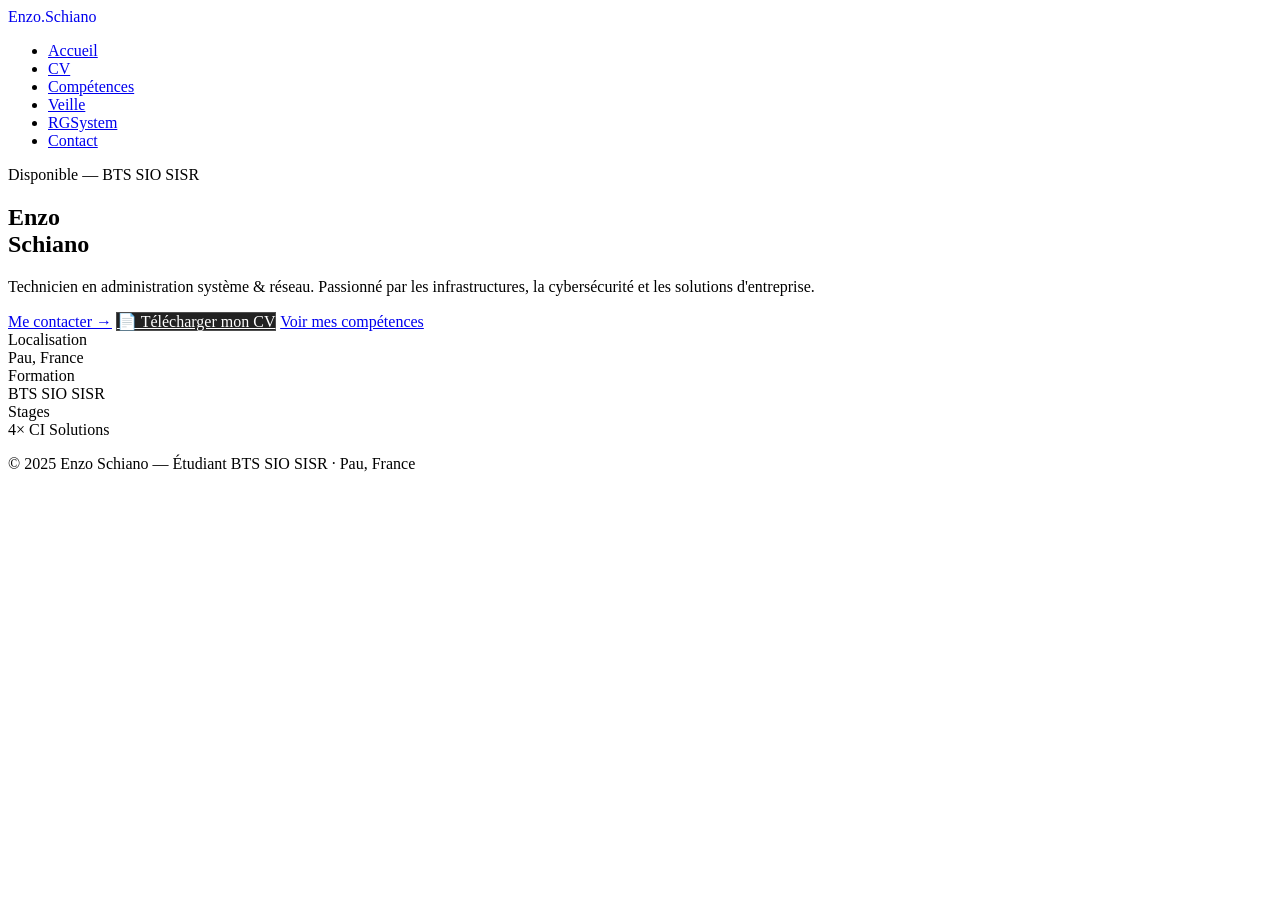
==== commit 7678b4ec: "Ajout du bouton de telechargement de CV sur l'accueil et la page Parcours" ====
--- a/index.html
+++ b/index.html
@@ -9,1060 +9,25 @@
     <link
         href="https://fonts.googleapis.com/css2?family=Syne:wght@400;600;700;800&family=DM+Sans:wght@300;400;500&display=swap"
         rel="stylesheet">
-    <style>
-        *,
-        *::before,
-        *::after {
-            box-sizing: border-box;
-            margin: 0;
-            padding: 0;
-        }
-
-        :root {
-            --bg: #0c0c0c;
-            --bg2: #111111;
-            --bg3: #161616;
-            --accent: #e0e0e0;
-            --accent2: #ffffff;
-            --text: #f0f0f0;
-            --muted: #777777;
-            --border: rgba(255, 255, 255, 0.08);
-            --card: rgba(255, 255, 255, 0.03);
-        }
-
-        html {
-            scroll-behavior: smooth;
-        }
-
-        body {
-            font-family: 'DM Sans', sans-serif;
-            background: var(--bg);
-            color: var(--text);
-            min-height: 100vh;
-            overflow-x: hidden;
-        }
-
-        body::before {
-            content: '';
-            position: fixed;
-            inset: 0;
-            background-image: url("data:image/svg+xml,%3Csvg viewBox='0 0 256 256' xmlns='http://www.w3.org/2000/svg'%3E%3Cfilter id='noise'%3E%3CfeTurbulence type='fractalNoise' baseFrequency='0.9' numOctaves='4' stitchTiles='stitch'/%3E%3C/filter%3E%3Crect width='100%25' height='100%25' filter='url(%23noise)' opacity='0.04'/%3E%3C/svg%3E");
-            pointer-events: none;
-            z-index: 0;
-            opacity: 0.4;
-        }
-
-        nav {
-            position: fixed;
-            top: 0;
-            left: 0;
-            right: 0;
-            z-index: 100;
-            display: flex;
-            justify-content: space-between;
-            align-items: center;
-            padding: 1.1rem 3rem;
-            backdrop-filter: blur(20px);
-            background: rgba(12, 12, 12, 0.88);
-            border-bottom: 1px solid var(--border);
-        }
-
-        .nav-logo {
-            font-family: 'Syne', sans-serif;
-            font-weight: 800;
-            font-size: 1.1rem;
-            letter-spacing: -0.02em;
-            color: var(--text);
-            text-decoration: none;
-            cursor: pointer;
-            background: none;
-            border: none;
-        }
-
-        .nav-logo span {
-            color: var(--muted);
-        }
-
-        .nav-tabs {
-            display: flex;
-            gap: 0.25rem;
-            list-style: none;
-            background: rgba(255, 255, 255, 0.04);
-            border: 1px solid var(--border);
-            border-radius: 12px;
-            padding: 0.3rem;
-        }
-
-        .nav-tabs li button {
-            background: none;
-            border: none;
-            color: var(--muted);
-            font-family: 'DM Sans', sans-serif;
-            font-size: 0.82rem;
-            font-weight: 500;
-            letter-spacing: 0.04em;
-            padding: 0.45rem 1rem;
-            border-radius: 8px;
-            cursor: pointer;
-            transition: all 0.2s;
-            white-space: nowrap;
-        }
-
-        .nav-tabs li button:hover {
-            color: var(--text);
-        }
-
-        .nav-tabs li button.active {
-            background: rgba(255, 255, 255, 0.1);
-            color: var(--accent2);
-            font-weight: 600;
-        }
-
-        .page {
-            display: none;
-        }
-
-        .page.active {
-            display: block;
-        }
-
-        section {
-            position: relative;
-            z-index: 1;
-            padding: 6rem 3rem;
-        }
-
-        .section-inner {
-            max-width: 1100px;
-            margin: 0 auto;
-        }
-
-        .section-label {
-            font-size: 0.7rem;
-            text-transform: uppercase;
-            letter-spacing: 0.15em;
-            color: var(--muted);
-            font-weight: 600;
-            margin-bottom: 0.75rem;
-        }
-
-        h2 {
-            font-family: 'Syne', sans-serif;
-            font-size: clamp(2rem, 4vw, 3rem);
-            font-weight: 800;
-            letter-spacing: -0.03em;
-            margin-bottom: 3rem;
-        }
-
-        .divider {
-            height: 1px;
-            background: linear-gradient(90deg, transparent, var(--border), transparent);
-            max-width: 1100px;
-            margin: 0 auto;
-        }
-
-        /* HERO */
-        #hero {
-            min-height: 100vh;
-            display: flex;
-            align-items: center;
-            padding: 6rem 3rem 4rem;
-            overflow: hidden;
-        }
-
-        .hero-glow {
-            position: absolute;
-            width: 500px;
-            height: 500px;
-            background: radial-gradient(circle, rgba(255, 255, 255, 0.04) 0%, transparent 70%);
-            top: -80px;
-            right: -80px;
-            pointer-events: none;
-        }
-
-        .hero-content {
-            max-width: 1100px;
-            margin: 0 auto;
-            position: relative;
-            z-index: 1;
-        }
-
-        .hero-tag {
-            display: inline-flex;
-            align-items: center;
-            gap: 0.5rem;
-            background: rgba(255, 255, 255, 0.05);
-            border: 1px solid rgba(255, 255, 255, 0.1);
-            border-radius: 100px;
-            padding: 0.35rem 1rem;
-            font-size: 0.75rem;
-            letter-spacing: 0.1em;
-            text-transform: uppercase;
-            color: #aaaaaa;
-            margin-bottom: 2rem;
-            animation: fadeUp 0.6s ease both;
-        }
-
-        .hero-tag::before {
-            content: '';
-            width: 6px;
-            height: 6px;
-            background: #ffffff;
-            border-radius: 50%;
-            animation: pulse 2s infinite;
-        }
-
-        @keyframes pulse {
-
-            0%,
-            100% {
-                opacity: 1;
-                transform: scale(1);
-            }
-
-            50% {
-                opacity: 0.4;
-                transform: scale(1.4);
-            }
-        }
-
-        h1 {
-            font-family: 'Syne', sans-serif;
-            font-size: clamp(3.5rem, 8vw, 7rem);
-            font-weight: 800;
-            line-height: 0.95;
-            letter-spacing: -0.04em;
-            animation: fadeUp 0.6s 0.1s ease both;
-        }
-
-        h1 .highlight {
-            background: linear-gradient(135deg, #ffffff 0%, #888888 100%);
-            -webkit-background-clip: text;
-            -webkit-text-fill-color: transparent;
-            background-clip: text;
-        }
-
-        .hero-subtitle {
-            margin-top: 1.5rem;
-            font-size: 1.1rem;
-            color: var(--muted);
-            max-width: 460px;
-            line-height: 1.7;
-            animation: fadeUp 0.6s 0.2s ease both;
-        }
-
-        .hero-actions {
-            display: flex;
-            gap: 1rem;
-            margin-top: 2.5rem;
-            animation: fadeUp 0.6s 0.3s ease both;
-        }
-
-        .btn-primary {
-            display: inline-flex;
-            align-items: center;
-            gap: 0.5rem;
-            background: #ffffff;
-            color: #0c0c0c;
-            padding: 0.85rem 1.8rem;
-            border-radius: 8px;
-            text-decoration: none;
-            font-weight: 700;
-            font-size: 0.9rem;
-            border: none;
-            cursor: pointer;
-            transition: all 0.2s;
-        }
-
-        .btn-primary:hover {
-            background: #cccccc;
-            transform: translateY(-2px);
-            box-shadow: 0 8px 24px rgba(255, 255, 255, 0.1);
-        }
-
-        .btn-outline {
-            display: inline-flex;
-            align-items: center;
-            gap: 0.5rem;
-            background: transparent;
-            color: var(--text);
-            padding: 0.85rem 1.8rem;
-            border-radius: 8px;
-            text-decoration: none;
-            font-weight: 500;
-            font-size: 0.9rem;
-            border: 1px solid var(--border);
-            cursor: pointer;
-            transition: all 0.2s;
-        }
-
-        .btn-outline:hover {
-            border-color: rgba(255, 255, 255, 0.3);
-            color: #ffffff;
-            transform: translateY(-2px);
-        }
-
-        .hero-meta {
-            display: flex;
-            gap: 3rem;
-            margin-top: 4rem;
-            animation: fadeUp 0.6s 0.4s ease both;
-        }
-
-        .hero-meta-label {
-            font-size: 0.7rem;
-            text-transform: uppercase;
-            letter-spacing: 0.1em;
-            color: var(--muted);
-        }
-
-        .hero-meta-value {
-            font-family: 'Syne', sans-serif;
-            font-weight: 700;
-            font-size: 1.05rem;
-            margin-top: 0.2rem;
-        }
-
-        @keyframes fadeUp {
-            from {
-                opacity: 0;
-                transform: translateY(24px);
-            }
-
-            to {
-                opacity: 1;
-                transform: translateY(0);
-            }
-        }
-
-        /* TIMELINE */
-        #experience {
-            background: var(--bg2);
-        }
-
-        .timeline {
-            position: relative;
-        }
-
-        .timeline::before {
-            content: '';
-            position: absolute;
-            left: 0;
-            top: 0;
-            bottom: 0;
-            width: 2px;
-            background: linear-gradient(180deg, #ffffff, transparent);
-            border-radius: 2px;
-        }
-
-        .timeline-item {
-            padding-left: 2.5rem;
-            margin-bottom: 3rem;
-            position: relative;
-        }
-
-        .timeline-item::before {
-            content: '';
-            position: absolute;
-            left: -5px;
-            top: 6px;
-            width: 12px;
-            height: 12px;
-            background: #ffffff;
-            border-radius: 50%;
-            border: 3px solid var(--bg2);
-        }
-
-        .timeline-date {
-            font-size: 0.75rem;
-            color: #aaa;
-            font-weight: 600;
-            letter-spacing: 0.08em;
-            text-transform: uppercase;
-            margin-bottom: 0.4rem;
-        }
-
-        .timeline-title {
-            font-family: 'Syne', sans-serif;
-            font-weight: 700;
-            font-size: 1.05rem;
-            margin-bottom: 0.2rem;
-        }
-
-        .timeline-company {
-            color: var(--muted);
-            font-size: 0.875rem;
-            margin-bottom: 0.6rem;
-        }
-
-        .timeline-desc {
-            color: var(--muted);
-            font-size: 0.875rem;
-            line-height: 1.7;
-        }
-
-        .timeline-tags {
-            display: flex;
-            flex-wrap: wrap;
-            gap: 0.4rem;
-            margin-top: 0.75rem;
-        }
-
-        .tag {
-            background: rgba(255, 255, 255, 0.06);
-            border: 1px solid rgba(255, 255, 255, 0.1);
-            color: #ccc;
-            font-size: 0.72rem;
-            padding: 0.2rem 0.65rem;
-            border-radius: 100px;
-            font-weight: 500;
-        }
-
-        /* FORMATION */
-        .formation-grid {
-            display: grid;
-            grid-template-columns: 1fr 1fr;
-            gap: 1.5rem;
-        }
-
-        .formation-card {
-            background: var(--card);
-            border: 1px solid var(--border);
-            border-radius: 16px;
-            padding: 2rem;
-            transition: all 0.3s;
-            position: relative;
-            overflow: hidden;
-        }
-
-        .formation-card::before {
-            content: '';
-            position: absolute;
-            top: 0;
-            left: 0;
-            right: 0;
-            height: 2px;
-            background: linear-gradient(90deg, #ffffff, #555555);
-            opacity: 0;
-            transition: opacity 0.3s;
-        }
-
-        .formation-card:hover {
-            border-color: rgba(255, 255, 255, 0.2);
-            transform: translateY(-4px);
-            box-shadow: 0 20px 40px rgba(0, 0, 0, 0.3);
-        }
-
-        .formation-card:hover::before {
-            opacity: 1;
-        }
-
-        .formation-year {
-            font-size: 0.72rem;
-            text-transform: uppercase;
-            letter-spacing: 0.1em;
-            color: #aaa;
-            font-weight: 600;
-            margin-bottom: 0.75rem;
-        }
-
-        .formation-degree {
-            font-family: 'Syne', sans-serif;
-            font-weight: 700;
-            font-size: 1rem;
-            margin-bottom: 0.35rem;
-        }
-
-        .formation-school {
-            color: var(--muted);
-            font-size: 0.875rem;
-        }
-
-        /* SKILLS */
-        #competences {
-            background: var(--bg3);
-        }
-
-        .skills-grid {
-            display: grid;
-            grid-template-columns: repeat(3, 1fr);
-            gap: 1.5rem;
-        }
-
-        .skill-card {
-            background: var(--card);
-            border: 1px solid var(--border);
-            border-radius: 16px;
-            padding: 1.75rem;
-            transition: all 0.3s;
-        }
-
-        .skill-card:hover {
-            border-color: rgba(255, 255, 255, 0.2);
-            transform: translateY(-3px);
-            box-shadow: 0 16px 32px rgba(0, 0, 0, 0.25);
-        }
-
-        .skill-icon {
-            width: 44px;
-            height: 44px;
-            background: rgba(255, 255, 255, 0.06);
-            border-radius: 10px;
-            display: flex;
-            align-items: center;
-            justify-content: center;
-            margin-bottom: 1rem;
-            font-size: 1.3rem;
-        }
-
-        .skill-title {
-            font-family: 'Syne', sans-serif;
-            font-weight: 700;
-            font-size: 0.95rem;
-            margin-bottom: 0.75rem;
-        }
-
-        .skill-items {
-            display: flex;
-            flex-wrap: wrap;
-            gap: 0.4rem;
-        }
-
-        .skill-pill {
-            background: rgba(255, 255, 255, 0.05);
-            border: 1px solid rgba(255, 255, 255, 0.06);
-            color: var(--muted);
-            font-size: 0.72rem;
-            padding: 0.2rem 0.6rem;
-            border-radius: 100px;
-        }
-
-        .bts-grid {
-            display: grid;
-            grid-template-columns: 1fr 1fr 1fr;
-            gap: 1.5rem;
-            margin-top: 1rem;
-        }
-
-        .bts-card {
-            background: var(--card);
-            border: 1px solid var(--border);
-            border-radius: 16px;
-            padding: 1.75rem;
-        }
-
-        .bts-number {
-            font-family: 'Syne', sans-serif;
-            font-size: 2.5rem;
-            font-weight: 800;
-            color: rgba(255, 255, 255, 0.06);
-            line-height: 1;
-            margin-bottom: 0.5rem;
-        }
-
-        .bts-title {
-            font-family: 'Syne', sans-serif;
-            font-weight: 700;
-            font-size: 0.9rem;
-            margin-bottom: 1rem;
-            color: #ccc;
-        }
-
-        .bts-items {
-            list-style: none;
-            display: flex;
-            flex-direction: column;
-            gap: 0.5rem;
-        }
-
-        .bts-items li {
-            font-size: 0.82rem;
-            color: var(--muted);
-            padding-left: 1rem;
-            position: relative;
-            line-height: 1.5;
-        }
-
-        .bts-items li::before {
-            content: '›';
-            position: absolute;
-            left: 0;
-            color: #888;
-        }
-
-        /* CONTACT */
-        #contact {
-            background: var(--bg2);
-        }
-
-        .contact-wrapper {
-            display: grid;
-            grid-template-columns: 1fr 1fr;
-            gap: 4rem;
-            align-items: start;
-        }
-
-        .contact-desc {
-            color: var(--muted);
-            line-height: 1.7;
-            margin-bottom: 2rem;
-        }
-
-        .contact-links {
-            display: flex;
-            flex-direction: column;
-            gap: 1rem;
-        }
-
-        .contact-link-item {
-            display: flex;
-            align-items: center;
-            gap: 1rem;
-            padding: 1rem 1.25rem;
-            background: var(--card);
-            border: 1px solid var(--border);
-            border-radius: 12px;
-            text-decoration: none;
-            color: var(--text);
-            transition: all 0.2s;
-        }
-
-        .contact-link-item:hover {
-            border-color: rgba(255, 255, 255, 0.2);
-            transform: translateX(4px);
-        }
-
-        .contact-link-icon {
-            width: 36px;
-            height: 36px;
-            background: rgba(255, 255, 255, 0.06);
-            border-radius: 8px;
-            display: flex;
-            align-items: center;
-            justify-content: center;
-            font-size: 1rem;
-            flex-shrink: 0;
-        }
-
-        .contact-link-label {
-            font-size: 0.72rem;
-            color: var(--muted);
-            text-transform: uppercase;
-            letter-spacing: 0.08em;
-        }
-
-        .contact-link-value {
-            font-weight: 500;
-            font-size: 0.9rem;
-        }
-
-        .contact-form {
-            background: var(--card);
-            border: 1px solid var(--border);
-            border-radius: 20px;
-            padding: 2.5rem;
-        }
-
-        .form-group {
-            margin-bottom: 1.25rem;
-        }
-
-        label {
-            display: block;
-            font-size: 0.78rem;
-            font-weight: 600;
-            text-transform: uppercase;
-            letter-spacing: 0.08em;
-            color: var(--muted);
-            margin-bottom: 0.5rem;
-        }
-
-        input,
-        textarea {
-            width: 100%;
-            background: rgba(255, 255, 255, 0.04);
-            border: 1px solid var(--border);
-            border-radius: 10px;
-            padding: 0.85rem 1rem;
-            color: var(--text);
-            font-family: 'DM Sans', sans-serif;
-            font-size: 0.9rem;
-            transition: border-color 0.2s;
-            outline: none;
-        }
-
-        input:focus,
-        textarea:focus {
-            border-color: rgba(255, 255, 255, 0.3);
-        }
-
-        textarea {
-            resize: vertical;
-            min-height: 120px;
-        }
-
-        /* VEILLE */
-        .veille-hero {
-            padding: 8rem 3rem 3rem;
-            position: relative;
-            z-index: 1;
-            max-width: 1100px;
-            margin: 0 auto;
-        }
-
-        .veille-date-badge {
-            display: inline-flex;
-            align-items: center;
-            gap: 0.5rem;
-            background: rgba(255, 255, 255, 0.05);
-            border: 1px solid rgba(255, 255, 255, 0.1);
-            border-radius: 100px;
-            padding: 0.35rem 1rem;
-            font-size: 0.75rem;
-            letter-spacing: 0.1em;
-            text-transform: uppercase;
-            color: #aaa;
-            margin-bottom: 1.5rem;
-        }
-
-        .veille-hero p {
-            color: var(--muted);
-            font-size: 1rem;
-            max-width: 560px;
-            line-height: 1.7;
-        }
-
-        .veille-section {
-            padding: 3rem 3rem;
-            position: relative;
-            z-index: 1;
-            max-width: 1100px;
-            margin: 0 auto;
-        }
-
-        .veille-section-title {
-            font-family: 'Syne', sans-serif;
-            font-size: 1.4rem;
-            font-weight: 800;
-            letter-spacing: -0.02em;
-            margin-bottom: 1.5rem;
-            display: flex;
-            align-items: center;
-            gap: 0.75rem;
-        }
-
-        .veille-section-title::after {
-            content: '';
-            flex: 1;
-            height: 1px;
-            background: var(--border);
-        }
-
-        .veille-cards {
-            display: grid;
-            grid-template-columns: repeat(2, 1fr);
-            gap: 1.25rem;
-            margin-bottom: 2.5rem;
-        }
-
-        .veille-cards.three {
-            grid-template-columns: repeat(3, 1fr);
-        }
-
-        .veille-card {
-            background: var(--card);
-            border: 1px solid var(--border);
-            border-radius: 16px;
-            padding: 1.75rem;
-            transition: all 0.25s;
-        }
-
-        .veille-card:hover {
-            border-color: rgba(255, 255, 255, 0.18);
-            transform: translateY(-3px);
-            box-shadow: 0 16px 32px rgba(0, 0, 0, 0.3);
-        }
-
-        .veille-card-icon {
-            font-size: 1.6rem;
-            margin-bottom: 0.75rem;
-        }
-
-        .veille-card-title {
-            font-family: 'Syne', sans-serif;
-            font-weight: 700;
-            font-size: 0.95rem;
-            margin-bottom: 0.6rem;
-        }
-
-        .veille-card-text {
-            color: var(--muted);
-            font-size: 0.875rem;
-            line-height: 1.7;
-        }
-
-        .veille-compare {
-            display: grid;
-            grid-template-columns: 1fr 1fr;
-            gap: 1.25rem;
-            margin-bottom: 2.5rem;
-        }
-
-        .compare-col {
-            background: var(--card);
-            border: 1px solid var(--border);
-            border-radius: 16px;
-            padding: 1.75rem;
-        }
-
-        .compare-header {
-            font-family: 'Syne', sans-serif;
-            font-weight: 800;
-            font-size: 1rem;
-            margin-bottom: 1.25rem;
-            padding-bottom: 0.75rem;
-            border-bottom: 1px solid var(--border);
-            display: flex;
-            align-items: center;
-            gap: 0.5rem;
-        }
-
-        .compare-badge {
-            font-size: 0.65rem;
-            font-weight: 700;
-            letter-spacing: 0.08em;
-            text-transform: uppercase;
-            padding: 0.2rem 0.6rem;
-            border-radius: 100px;
-        }
-
-        .compare-badge.old {
-            background: rgba(255, 255, 255, 0.07);
-            color: #888;
-        }
-
-        .compare-badge.new {
-            background: rgba(255, 255, 255, 0.12);
-            color: #ddd;
-        }
-
-        .compare-list {
-            list-style: none;
-            display: flex;
-            flex-direction: column;
-            gap: 0.6rem;
-        }
-
-        .compare-list li {
-            font-size: 0.875rem;
-            color: var(--muted);
-            padding-left: 1.25rem;
-            position: relative;
-            line-height: 1.5;
-        }
-
-        .compare-list li::before {
-            content: '·';
-            position: absolute;
-            left: 0;
-            font-size: 1.2rem;
-            line-height: 1.1;
-            color: #555;
-        }
-
-        .compare-list li.plus {
-            color: #ccc;
-        }
-
-        .compare-list li.plus::before {
-            content: '+';
-            color: #aaa;
-            font-size: 0.9rem;
-            line-height: 1.4;
-            font-weight: 700;
-        }
-
-        .veille-sources {
-            display: flex;
-            flex-direction: column;
-            gap: 0.75rem;
-            margin-bottom: 2.5rem;
-        }
-
-        .source-item {
-            display: flex;
-            align-items: center;
-            gap: 1rem;
-            padding: 1rem 1.25rem;
-            background: var(--card);
-            border: 1px solid var(--border);
-            border-radius: 12px;
-            text-decoration: none;
-            color: var(--text);
-            transition: all 0.2s;
-        }
-
-        .source-item:hover {
-            border-color: rgba(255, 255, 255, 0.2);
-            transform: translateX(4px);
-        }
-
-        .source-icon {
-            width: 36px;
-            height: 36px;
-            background: rgba(255, 255, 255, 0.05);
-            border-radius: 8px;
-            display: flex;
-            align-items: center;
-            justify-content: center;
-            font-size: 1rem;
-            flex-shrink: 0;
-        }
-
-        .source-label {
-            font-size: 0.72rem;
-            color: var(--muted);
-            text-transform: uppercase;
-            letter-spacing: 0.06em;
-        }
-
-        .source-title {
-            font-weight: 500;
-            font-size: 0.9rem;
-        }
-
-        .source-arrow {
-            margin-left: auto;
-            color: var(--muted);
-            font-size: 1rem;
-        }
-
-        .info-banner {
-            background: rgba(255, 255, 255, 0.04);
-            border: 1px solid rgba(255, 255, 255, 0.1);
-            border-radius: 12px;
-            padding: 1.25rem 1.5rem;
-            display: flex;
-            gap: 1rem;
-            align-items: flex-start;
-            margin-bottom: 2rem;
-        }
-
-        .info-banner-icon {
-            font-size: 1.25rem;
-            flex-shrink: 0;
-            margin-top: 0.1rem;
-        }
-
-        .info-banner-text {
-            font-size: 0.875rem;
-            color: var(--muted);
-            line-height: 1.6;
-        }
-
-        .info-banner-text strong {
-            color: var(--text);
-        }
-
-        /* FOOTER */
-        footer {
-            background: var(--bg);
-            border-top: 1px solid var(--border);
-            padding: 2rem 3rem;
-            text-align: center;
-            color: var(--muted);
-            font-size: 0.85rem;
-            position: relative;
-            z-index: 1;
-        }
-
-        footer span {
-            color: var(--accent);
-        }
-
-        /* REVEAL */
-        .reveal {
-            opacity: 0;
-            transform: translateY(28px);
-            transition: opacity 0.6s ease, transform 0.6s ease;
-        }
-
-        .reveal.visible {
-            opacity: 1;
-            transform: translateY(0);
-        }
-
-        /* RESPONSIVE */
-        @media (max-width: 900px) {
-            nav {
-                padding: 1rem 1.5rem;
-            }
-
-            section,
-            .veille-hero,
-            .veille-section {
-                padding-left: 1.5rem;
-                padding-right: 1.5rem;
-            }
-
-            .formation-grid,
-            .contact-wrapper,
-            .veille-compare {
-                grid-template-columns: 1fr;
-            }
-
-            .skills-grid,
-            .bts-grid,
-            .veille-cards.three {
-                grid-template-columns: 1fr 1fr;
-            }
-
-            .veille-cards {
-                grid-template-columns: 1fr 1fr;
-            }
-
-            .hero-meta {
-                gap: 2rem;
-            }
-        }
-
-        @media (max-width: 600px) {
-
-            .skills-grid,
-            .bts-grid,
-            .veille-cards,
-            .veille-cards.three {
-                grid-template-columns: 1fr;
-            }
-
-            h1 {
-                font-size: 3rem;
-            }
-
-            .nav-tabs li button {
-                padding: 0.4rem 0.6rem;
-                font-size: 0.72rem;
-            }
-        }
-    </style>
+    <link rel="stylesheet" href="style.css">
 </head>
 
 <body>
 
     <nav>
-        <button class="nav-logo" onclick="showPage('accueil')">Enzo<span>.</span>Schiano</button>
+        <a href="index.html" class="nav-logo" style="text-decoration:none;">Enzo<span>.</span>Schiano</a>
         <ul class="nav-tabs">
-            <li><button class="active" onclick="showPage('accueil')">Accueil</button></li>
-            <li><button onclick="showPage('cv')">CV</button></li>
-            <li><button onclick="showPage('competences')">Compétences</button></li>
-            <li><button onclick="showPage('veille')">Veille</button></li>
-            <li><button onclick="showPage('rgsystem')">RGSystem</button></li>
-            <li><button onclick="showPage('contact')">Contact</button></li>
+            <li><a href="index.html" class="active" >Accueil</a></li>
+            <li><a href="cv.html">CV</a></li>
+            <li><a href="competences.html">Compétences</a></li>
+            <li><a href="veille.html">Veille</a></li>
+            <li><a href="rgsystem.html">RGSystem</a></li>
+            <li><a href="contact.html">Contact</a></li>
         </ul>
     </nav>
 
-    <!-- PAGE ACCUEIL -->
-    <div id="page-accueil" class="page active">
+    
+<div id="accueil">
         <section id="hero">
             <div class="hero-glow"></div>
             <div class="hero-content">
@@ -1070,9 +35,10 @@
                 <h1>Enzo<br><span class="highlight">Schiano</span></h1>
                 <p class="hero-subtitle">Technicien en administration système &amp; réseau. Passionné par les
                     infrastructures, la cybersécurité et les solutions d'entreprise.</p>
-                <div class="hero-actions">
-                    <button class="btn-primary" onclick="showPage('contact')">Me contacter →</button>
-                    <button class="btn-outline" onclick="showPage('competences')">Voir mes compétences</button>
+                <div class="hero-actions" style="flex-wrap: wrap; gap: 1rem;">
+                    <a href="contact.html" class="btn-primary">Me contacter →</a>
+                    <a href="cv_enzo_schiano.pdf" target="_blank" class="btn-primary" style="background:#222; color:#fff; border: 1px solid rgba(255,255,255,0.2);">📄 Télécharger mon CV</a>
+                    <a href="competences.html" class="btn-outline">Voir mes compétences</a>
                 </div>
                 <div class="hero-meta">
                     <div>
@@ -1090,544 +56,15 @@
                 </div>
             </div>
         </section>
-        <footer>
-            <p>© 2025 <span>Enzo Schiano</span> — Étudiant BTS SIO SISR · Pau, France</p>
-        </footer>
+        
     </div>
-
-    <!-- PAGE CV -->
-    <div id="page-cv" class="page">
-        <section id="experience" style="padding-top:6rem; background:var(--bg2);">
-            <div class="section-inner">
-                <p class="section-label reveal">Parcours</p>
-                <h2 class="reveal">Expérience<br>Professionnelle</h2>
-                <div class="timeline">
-                    <div class="timeline-item reveal">
-                        <div class="timeline-date">Mai – Juin 2025</div>
-                        <div class="timeline-title">Stagiaire / Intérimaire — Administration Système &amp; Réseau</div>
-                        <div class="timeline-company">CI Solutions · Lons</div>
-                        <p class="timeline-desc">Installation et administration de serveurs et machines Windows.
-                            Dépannage et support client à distance via AnyDesk. Changement de matériel réseau (switch,
-                            firewall, imprimantes).</p>
-                        <div class="timeline-tags"><span class="tag">Windows Server</span><span
-                                class="tag">AnyDesk</span><span class="tag">Switch</span><span
-                                class="tag">Firewall</span></div>
-                    </div>
-                    <div class="timeline-item reveal">
-                        <div class="timeline-date">Oct. – Déc. 2023</div>
-                        <div class="timeline-title">Stagiaire / Intérimaire — Administration Système &amp; Réseau</div>
-                        <div class="timeline-company">CI Solutions · Lons</div>
-                        <p class="timeline-desc">Maintenance préventive et corrective des infrastructures réseau.
-                            Support utilisateurs et résolution d'incidents techniques.</p>
-                        <div class="timeline-tags"><span class="tag">Active Directory</span><span
-                                class="tag">Réseau</span><span class="tag">Support</span></div>
-                    </div>
-                    <div class="timeline-item reveal">
-                        <div class="timeline-date">Jan. – Mars 2023</div>
-                        <div class="timeline-title">Stagiaire — Administration Système &amp; Réseau</div>
-                        <div class="timeline-company">CI Solutions · Lons</div>
-                        <p class="timeline-desc">Déploiement de solutions réseau. Administration des services système et
-                            participation aux projets d'infrastructure clients.</p>
-                        <div class="timeline-tags"><span class="tag">PROXMOX</span><span
-                                class="tag">Virtualisation</span><span class="tag">PowerShell</span></div>
-                    </div>
-                    <div class="timeline-item reveal">
-                        <div class="timeline-date">Mai – Juin 2022</div>
-                        <div class="timeline-title">Stagiaire — Administration Système &amp; Réseau</div>
-                        <div class="timeline-company">CI Solutions · Lons</div>
-                        <p class="timeline-desc">Premier stage en entreprise. Découverte de l'environnement
-                            professionnel IT et participation aux opérations d'administration système.</p>
-                        <div class="timeline-tags"><span class="tag">Windows</span><span class="tag">Réseau</span><span
-                                class="tag">Infrastructure</span></div>
-                    </div>
-                </div>
-            </div>
-        </section>
-        <div class="divider"></div>
-        <section>
-            <div class="section-inner">
-                <p class="section-label reveal">Diplômes</p>
-                <h2 class="reveal">Formation</h2>
-                <div class="formation-grid">
-                    <div class="formation-card reveal">
-                        <div class="formation-year">2024 – 2026 · En cours</div>
-                        <div class="formation-degree">BTS SIO — Option SISR</div>
-                        <div class="formation-school">Solutions d'Infrastructure, Systèmes et Réseaux<br>Lycée St John
-                            Perse · Pau</div>
-                    </div>
-                    <div class="formation-card reveal">
-                        <div class="formation-year">2021 – 2024 · Obtenu</div>
-                        <div class="formation-degree">BAC Pro Systèmes Numériques</div>
-                        <div class="formation-school">Option RISC — Réseaux Informatiques &amp; Systèmes
-                            Communiquants<br>Lycée St Joseph · Hasparren</div>
-                    </div>
-                </div>
-            </div>
-        </section>
-        <footer>
-            <p>© 2025 <span>Enzo Schiano</span> — Étudiant BTS SIO SISR · Pau, France</p>
-        </footer>
-    </div>
-
-    <!-- PAGE COMPÉTENCES -->
-    <div id="page-competences" class="page">
-        <section id="competences" style="padding-top:6rem; background:var(--bg3);">
-            <div class="section-inner">
-                <p class="section-label reveal">Savoir-faire</p>
-                <h2 class="reveal">Compétences<br>Techniques</h2>
-                <div class="skills-grid">
-                    <div class="skill-card reveal">
-                        <div class="skill-icon">🌐</div>
-                        <div class="skill-title">Réseaux</div>
-                        <div class="skill-items"><span class="skill-pill">IP / IPv6</span><span
-                                class="skill-pill">DHCP</span><span class="skill-pill">VLAN</span><span
-                                class="skill-pill">Switch</span><span class="skill-pill">Routeur</span><span
-                                class="skill-pill">Spanning Tree</span><span class="skill-pill">NAPT</span><span
-                                class="skill-pill">Bande passante</span></div>
-                    </div>
-                    <div class="skill-card reveal">
-                        <div class="skill-icon">🖥️</div>
-                        <div class="skill-title">Systèmes</div>
-                        <div class="skill-items"><span class="skill-pill">Windows Server</span><span
-                                class="skill-pill">Active Directory</span><span class="skill-pill">GPO</span><span
-                                class="skill-pill">Samba</span><span class="skill-pill">PROXMOX</span><span
-                                class="skill-pill">PowerShell</span><span class="skill-pill">FOG</span></div>
-                    </div>
-                    <div class="skill-card reveal">
-                        <div class="skill-icon">🔒</div>
-                        <div class="skill-title">Cybersécurité</div>
-                        <div class="skill-items"><span class="skill-pill">PfSense</span><span
-                                class="skill-pill">SSH</span><span class="skill-pill">Fail2ban</span><span
-                                class="skill-pill">Proxy</span><span class="skill-pill">Sauvegarde</span><span
-                                class="skill-pill">Haute dispo.</span><span class="skill-pill">FTP</span></div>
-                    </div>
-                    <div class="skill-card reveal">
-                        <div class="skill-icon">☁️</div>
-                        <div class="skill-title">Cloud &amp; Stockage</div>
-                        <div class="skill-items"><span class="skill-pill">NextCloud</span><span
-                                class="skill-pill">Cloud</span><span class="skill-pill">Lecteurs réseaux</span><span
-                                class="skill-pill">Réplication</span><span class="skill-pill">Tâches planifiées</span>
-                        </div>
-                    </div>
-                    <div class="skill-card reveal">
-                        <div class="skill-icon">📡</div>
-                        <div class="skill-title">Téléphonie &amp; Sans-fil</div>
-                        <div class="skill-items"><span class="skill-pill">ToIP</span><span
-                                class="skill-pill">Asterisk</span><span class="skill-pill">WiFi</span><span
-                                class="skill-pill">Bornes d'accès</span></div>
-                    </div>
-                    <div class="skill-card reveal">
-                        <div class="skill-icon">🌍</div>
-                        <div class="skill-title">Web &amp; Serveurs</div>
-                        <div class="skill-items"><span class="skill-pill">DNS</span><span
-                                class="skill-pill">LAMP</span><span class="skill-pill">WordPress</span><span
-                                class="skill-pill">HTML/CSS/PHP</span><span class="skill-pill">Bind9</span><span
-                                class="skill-pill">Odoo</span></div>
-                    </div>
-                </div>
-                <h2 class="reveal" style="margin-top:4rem;font-size:1.75rem;">Référentiel BTS SIO SISR</h2>
-                <div class="bts-grid">
-                    <div class="bts-card reveal">
-                        <div class="bts-number">01</div>
-                        <div class="bts-title">Support &amp; Mise à disposition</div>
-                        <ul class="bts-items">
-                            <li>Gestion du patrimoine informatique</li>
-                            <li>Réponse aux incidents &amp; assistance</li>
-                            <li>Présence en ligne de l'organisation</li>
-                            <li>Travail en mode projet</li>
-                            <li>Mise à disposition des services</li>
-                            <li>Développement professionnel</li>
-                        </ul>
-                    </div>
-                    <div class="bts-card reveal">
-                        <div class="bts-number">02</div>
-                        <div class="bts-title">Administration Systèmes &amp; Réseaux</div>
-                        <ul class="bts-items">
-                            <li>Conception d'une solution d'infrastructure</li>
-                            <li>Installation, test &amp; déploiement</li>
-                            <li>Exploitation, dépannage &amp; supervision</li>
-                        </ul>
-                    </div>
-                    <div class="bts-card reveal">
-                        <div class="bts-number">03</div>
-                        <div class="bts-title">Cybersécurité des Services</div>
-                        <ul class="bts-items">
-                            <li>Protection des données personnelles</li>
-                            <li>Identité numérique de l'organisation</li>
-                            <li>Sécurisation des équipements</li>
-                            <li>Disponibilité &amp; confidentialité</li>
-                            <li>Cybersécurisation d'infrastructure</li>
-                        </ul>
-                    </div>
-                </div>
-            </div>
-        </section>
-        <footer>
-            <p>© 2025 <span>Enzo Schiano</span> — Étudiant BTS SIO SISR · Pau, France</p>
-        </footer>
-    </div>
-
-    <!-- PAGE VEILLE -->
-    <div id="page-veille" class="page">
-        <div class="veille-hero">
-            <div class="veille-date-badge">📡 Veille technologique · 2024–2025</div>
-            <h1 class="reveal">Windows<br><span class="highlight">Server 2025</span></h1>
-            <p class="reveal">Analyse des nouveautés, comparaison avec Server 2022, enjeux de cybersécurité et
-                ressources clés de la dernière version serveur de Microsoft, disponible depuis le 1er novembre 2024.</p>
-        </div>
-
-        <div class="divider"></div>
-
-        <div class="veille-section">
-            <div class="veille-section-title reveal">🚀 Nouveautés &amp; Fonctionnalités</div>
-            <div class="info-banner reveal">
-                <div class="info-banner-icon">ℹ️</div>
-                <div class="info-banner-text"><strong>Windows Server 2025</strong> a été annoncé lors du salon Microsoft
-                    Ignite 2024 et est passé en version stable (Generally Available) le <strong>1er novembre
-                        2024</strong>. Il succède à Windows Server 2022 avec des améliorations majeures en sécurité,
-                    performances et cloud hybride.</div>
-            </div>
-            <div class="veille-cards reveal">
-                <div class="veille-card">
-                    <div class="veille-card-icon">🔥</div>
-                    <div class="veille-card-title">Hotpatching sans redémarrage</div>
-                    <div class="veille-card-text">Les mises à jour de sécurité peuvent s'appliquer sans redémarrer le
-                        serveur, via Azure Arc. Avec Server 2022, un redémarrage mensuel était obligatoire. En 2025,
-                        seuls environ 4 redémarrages par an sont nécessaires, uniquement pour les mises à jour
-                        non-sécuritaires.</div>
-                </div>
-                <div class="veille-card">
-                    <div class="veille-card-icon">⚡</div>
-                    <div class="veille-card-title">Performances de stockage NVMe</div>
-                    <div class="veille-card-text">Les serveurs équipés de SSD NVMe gagnent jusqu'à 70 % d'IOPS
-                        supplémentaires. Le protocole NVMe-over-Fabrics est supporté nativement, permettant d'utiliser
-                        des SSD distants en FiberChannel ou Ethernet comme s'ils étaient locaux.</div>
-                </div>
-                <div class="veille-card">
-                    <div class="veille-card-icon">🤖</div>
-                    <div class="veille-card-title">Prêt pour l'IA &amp; GPU</div>
-                    <div class="veille-card-text">Le partitionnement GPU (GPU-P) permet de partager une carte graphique
-                        entre plusieurs machines virtuelles dans un cluster. Live Migration entre serveurs GPU-P
-                        incluse. Conçu pour les workloads IA et l'inférence en périphérie.</div>
-                </div>
-                <div class="veille-card">
-                    <div class="veille-card-icon">🏗️</div>
-                    <div class="veille-card-title">Hyper-V renforcé</div>
-                    <div class="veille-card-text">Cluster jusqu'à 64 serveurs physiques pour 8 000 VMs. Les VMs peuvent
-                        atteindre 2 048 processeurs virtuels et 240 To de RAM. Les VMs Génération 2 deviennent le choix
-                        par défaut, abandonnant progressivement la Génération 1.</div>
-                </div>
-            </div>
-            <div class="veille-cards three reveal">
-                <div class="veille-card">
-                    <div class="veille-card-icon">📁</div>
-                    <div class="veille-card-title">SMB amélioré</div>
-                    <div class="veille-card-text">SMB over QUIC étendu aux éditions Standard et Datacenter. La signature
-                        SMB est activée par défaut, l'authentification NTLM peut être désactivée pour les connexions SMB
-                        sortantes pour réduire la surface d'attaque.</div>
-                </div>
-                <div class="veille-card">
-                    <div class="veille-card-icon">🔗</div>
-                    <div class="veille-card-title">Intégration Azure Arc</div>
-                    <div class="veille-card-text">Connexion plus simple aux services Azure depuis des serveurs locaux.
-                        Hotpatch, sauvegarde automatique Azure Backup, outils d'analyse prédictive et connexion native
-                        aux services OpenAI disponibles via Azure Arc.</div>
-                </div>
-                <div class="veille-card">
-                    <div class="veille-card-icon">🖥️</div>
-                    <div class="veille-card-title">Interface modernisée</div>
-                    <div class="veille-card-text">Bureau aligné sur Windows 11, nouveau Gestionnaire des tâches, Windows
-                        Terminal natif, Wi-Fi et Bluetooth activables, DTrace intégré pour le monitoring système en
-                        temps réel.</div>
-                </div>
-            </div>
-        </div>
-
-        <div class="divider" style="max-width:1100px;margin:0 auto;"></div>
-
-        <div class="veille-section">
-            <div class="veille-section-title reveal">⚖️ Comparaison avec Windows Server 2022</div>
-            <div class="veille-compare reveal">
-                <div class="compare-col">
-                    <div class="compare-header">Windows Server 2022 <span class="compare-badge old">Précédent</span>
-                    </div>
-                    <ul class="compare-list">
-                        <li>Redémarrage mensuel obligatoire pour les patches</li>
-                        <li>Hotpatch uniquement sur Azure Edition (cloud)</li>
-                        <li>SMB over QUIC réservé à Azure Edition</li>
-                        <li>Pas de support ARM64 natif</li>
-                        <li>Hyper-V sans GPU Pooling ni Live Migration GPU</li>
-                        <li>Active Directory peu modifié depuis 2016</li>
-                        <li>NVMe-over-Fabrics non supporté</li>
-                        <li>VMs Génération 1 par défaut</li>
-                        <li>Credential Guard désactivé par défaut</li>
-                        <li>Pas de DTrace natif</li>
-                    </ul>
-                </div>
-                <div class="compare-col">
-                    <div class="compare-header">Windows Server 2025 <span class="compare-badge new">Nouveau</span></div>
-                    <ul class="compare-list">
-                        <li class="plus">Hotpatch via Azure Arc → ~4 redémarrages/an</li>
-                        <li class="plus">Hotpatch disponible hors cloud (avec Arc)</li>
-                        <li class="plus">SMB over QUIC sur Standard &amp; Datacenter</li>
-                        <li class="plus">Support natif ARM64</li>
-                        <li class="plus">GPU Pooling et Live Migration GPU-P</li>
-                        <li class="plus">Active Directory nouvelle génération (32k DB)</li>
-                        <li class="plus">NVMe-over-Fabrics natif (+70% IOPS)</li>
-                        <li class="plus">VMs Génération 2 par défaut</li>
-                        <li class="plus">Credential Guard activé par défaut</li>
-                        <li class="plus">DTrace intégré nativement</li>
-                    </ul>
-                </div>
-            </div>
-        </div>
-
-        <div class="divider" style="max-width:1100px;margin:0 auto;"></div>
-
-        <div class="veille-section">
-            <div class="veille-section-title reveal">🔒 Cybersécurité</div>
-            <div class="veille-cards three reveal">
-                <div class="veille-card">
-                    <div class="veille-card-icon">🛡️</div>
-                    <div class="veille-card-title">Credential Guard par défaut</div>
-                    <div class="veille-card-text">Isole les processus d'authentification dans un environnement sécurisé
-                        basé sur la virtualisation (VBS). Protège contre les attaques Pass-the-Hash et Golden Ticket sur
-                        Active Directory.</div>
-                </div>
-                <div class="veille-card">
-                    <div class="veille-card-icon">🔐</div>
-                    <div class="veille-card-title">TLS 1.3 &amp; DNS over HTTPS</div>
-                    <div class="veille-card-text">TLS 1.3 pris en charge nativement pour des communications réseau
-                        sécurisées. Le DNS over HTTPS (DoH) chiffre les requêtes DNS, empêchant leur interception ou
-                        manipulation par des attaquants.</div>
-                </div>
-                <div class="veille-card">
-                    <div class="veille-card-icon">🧠</div>
-                    <div class="veille-card-title">Defender for Endpoint + IA</div>
-                    <div class="veille-card-text">Intégration renforcée avec détection des anomalies en temps réel basée
-                        sur l'IA. Alertes proactives sur les menaces via le Windows Admin Center. Analyse
-                        comportementale des processus.</div>
-                </div>
-                <div class="veille-card">
-                    <div class="veille-card-icon">🏰</div>
-                    <div class="veille-card-title">VBS — Sécurité par virtualisation</div>
-                    <div class="veille-card-text">Les processus critiques sont isolés dans un environnement Hyper-V
-                        sécurisé. Même en cas de compromission du noyau Windows, les données sensibles restent
-                        inaccessibles aux attaquants.</div>
-                </div>
-                <div class="veille-card">
-                    <div class="veille-card-icon">📝</div>
-                    <div class="veille-card-title">Signature SMB par défaut</div>
-                    <div class="veille-card-text">Tous les paquets SMB sont signés par défaut, empêchant les attaques
-                        Man-in-the-Middle sur les partages réseau. Désactivation possible de NTLM pour les connexions
-                        sortantes.</div>
-                </div>
-                <div class="veille-card">
-                    <div class="veille-card-icon">🔑</div>
-                    <div class="veille-card-title">Active Directory renforcé</div>
-                    <div class="veille-card-text">Nouvelle taille de page de base de données AD (32 Ko optionnel)
-                        améliorant scalabilité et performance. Protections renforcées contre les attaques Kerberos et
-                        sur les comptes privilégiés.</div>
-                </div>
-            </div>
-        </div>
-
-        <div class="divider" style="max-width:1100px;margin:0 auto;"></div>
-
-        <div class="veille-section">
-            <div class="veille-section-title reveal">📚 Sources &amp; Liens Utiles</div>
-            <div class="veille-sources reveal">
-                <a href="https://learn.microsoft.com/fr-fr/windows-server/get-started/whats-new-windows-server-2025"
-                    target="_blank" class="source-item">
-                    <div class="source-icon">📖</div>
-                    <div>
-                        <div class="source-label">Documentation officielle</div>
-                        <div class="source-title">Microsoft Learn — Nouveautés de Windows Server 2025</div>
-                    </div>
-                    <div class="source-arrow">↗</div>
-                </a>
-                <a href="https://www.it-connect.fr/windows-server-2025-est-disponible-quelles-sont-les-nouveautes/"
-                    target="_blank" class="source-item">
-                    <div class="source-icon">🖥️</div>
-                    <div>
-                        <div class="source-label">IT-Connect.fr</div>
-                        <div class="source-title">Windows Server 2025 est disponible : quelles sont les nouveautés ?
-                        </div>
-                    </div>
-                    <div class="source-arrow">↗</div>
-                </a>
-                <a href="https://www.lemagit.fr/actualites/366613306/Windows-Server-2025-ce-qui-change-des-novembre-2024"
-                    target="_blank" class="source-item">
-                    <div class="source-icon">📰</div>
-                    <div>
-                        <div class="source-label">LeMagIT</div>
-                        <div class="source-title">Windows Server 2025 : ce qui change — stockage, virtualisation,
-                            sécurité</div>
-                    </div>
-                    <div class="source-arrow">↗</div>
-                </a>
-                <a href="https://fr.wikipedia.org/wiki/Windows_Server_2025" target="_blank" class="source-item">
-                    <div class="source-icon">🌐</div>
-                    <div>
-                        <div class="source-label">Wikipédia</div>
-                        <div class="source-title">Windows Server 2025 — Présentation générale et historique</div>
-                    </div>
-                    <div class="source-arrow">↗</div>
-                </a>
-                <a href="https://www.dell.com/fr-fr/blog/windows-server-2025-3-nouveautes-qui-sont-autant-de-raisons-de-migrer/"
-                    target="_blank" class="source-item">
-                    <div class="source-icon">🏢</div>
-                    <div>
-                        <div class="source-label">Dell Technologies Blog</div>
-                        <div class="source-title">Windows Server 2025 : 3 nouveautés clés pour migrer</div>
-                    </div>
-                    <div class="source-arrow">↗</div>
-                </a>
-            </div>
-        </div>
-
-        <footer>
-            <p>© 2025 <span>Enzo Schiano</span> — Étudiant BTS SIO SISR · Pau, France</p>
-        </footer>
-    </div>
-
-    <!-- PAGE RGSYSTEM -->
-    <div id="page-rgsystem" class="page">
-        <div class="veille-hero" style="padding-bottom:1rem;">
-            <div class="veille-date-badge">💻 Solutions IT · Logiciel SaaS</div>
-            <h1 class="reveal">Introduction à<br><span class="highlight">RGSystem</span></h1>
-            <p class="reveal">Découvrez la solution SaaS française incontournable pour la supervision (RMM), la sauvegarde et la sécurité des infrastructures informatiques, conçue pour les MSP et équipes DSI.</p>
-        </div>
-
-        <div class="divider"></div>
-
-        <section style="padding-top:4rem;">
-            <div class="section-inner" style="max-width: 900px;">
-                <div class="rgsystem-gallery reveal" style="display:flex; flex-direction:column; gap:4rem;">
-                    
-                    <div>
-                        <h2 style="font-size: 1.5rem; margin-bottom: 1.5rem;">01. Introduction à RGSystem</h2>
-                        <img src="Introduction-a-RGSystem/1_Introduction-a-RGSystem.png" alt="Introduction à RGSystem" style="width:100%; border-radius:12px; border:1px solid var(--border);">
-                    </div>
-                    
-                    <div>
-                        <h2 style="font-size: 1.5rem; margin-bottom: 1.5rem;">02. Qu'est-ce que RGSystem ?</h2>
-                        <img src="Introduction-a-RGSystem/2_Quest-ce-que-RGSystem.png" alt="Qu'est ce que RGSystem" style="width:100%; border-radius:12px; border:1px solid var(--border);">
-                    </div>
-                    
-                    <div>
-                        <h2 style="font-size: 1.5rem; margin-bottom: 1.5rem;">03. La Problématique Résolue</h2>
-                        <img src="Introduction-a-RGSystem/3_La-Problematique-Resolue.png" alt="La Problématique Résolue" style="width:100%; border-radius:12px; border:1px solid var(--border);">
-                    </div>
-                    
-                    <div>
-                        <h2 style="font-size: 1.5rem; margin-bottom: 1.5rem;">04. Applications par Secteur</h2>
-                        <img src="Introduction-a-RGSystem/4_Applications-par-Secteur.png" alt="Applications par Secteur" style="width:100%; border-radius:12px; border:1px solid var(--border);">
-                    </div>
-                    
-                    <div>
-                        <h2 style="font-size: 1.5rem; margin-bottom: 1.5rem;">05. Fonctionnalités Principales</h2>
-                        <img src="Introduction-a-RGSystem/5_Fonctionnalites-Principales.png" alt="Fonctionnalités Principales" style="width:100%; border-radius:12px; border:1px solid var(--border);">
-                    </div>
-                    
-                    <div>
-                        <h2 style="font-size: 1.5rem; margin-bottom: 1.5rem;">06. Interface Utilisateur</h2>
-                        <img src="Introduction-a-RGSystem/6_Interface-Utilisateur.png" alt="Interface Utilisateur" style="width:100%; border-radius:12px; border:1px solid var(--border);">
-                    </div>
-                    
-                    <div>
-                        <h2 style="font-size: 1.5rem; margin-bottom: 1.5rem;">07. Architecture et Fonctionnement</h2>
-                        <img src="Introduction-a-RGSystem/7_Architecture-et-Fonctionnement.png" alt="Architecture et Fonctionnement" style="width:100%; border-radius:12px; border:1px solid var(--border);">
-                    </div>
-                    
-                    <div>
-                        <h2 style="font-size: 1.5rem; margin-bottom: 1.5rem;">08. Intégrations et Connectivité</h2>
-                        <img src="Introduction-a-RGSystem/8_Integrations-et-Connectivite.png" alt="Intégrations et Connectivité" style="width:100%; border-radius:12px; border:1px solid var(--border);">
-                    </div>
-                    
-                    <div>
-                        <h2 style="font-size: 1.5rem; margin-bottom: 1.5rem;">09. Avantages pour l'Infrastructure IT</h2>
-                        <img src="Introduction-a-RGSystem/9_Avantages-pour-lInfrastructure-IT.png" alt="Avantages pour l'Infrastructure IT" style="width:100%; border-radius:12px; border:1px solid var(--border);">
-                    </div>
-
-                </div>
-            </div>
-        </section>
-
-        <footer>
-            <p>© 2025 <span>Enzo Schiano</span> — Étudiant BTS SIO SISR · Pau, France</p>
-        </footer>
-    </div>
-
-    <!-- PAGE CONTACT -->
-    <div id="page-contact" class="page">
-        <section id="contact" style="padding-top:6rem; background:var(--bg2);">
-            <div class="section-inner">
-                <div class="contact-wrapper">
-                    <div class="contact-info reveal">
-                        <p class="section-label">Disponible</p>
-                        <h2>Prenons<br>Contact</h2>
-                        <p class="contact-desc">N'hésitez pas à me contacter pour toute opportunité de stage,
-                            d'alternance ou pour échanger sur mes compétences.</p>
-                        <div class="contact-links">
-                            <a href="mailto:schianoenzo26@gmail.com" class="contact-link-item">
-                                <div class="contact-link-icon">✉️</div>
-                                <div>
-                                    <div class="contact-link-label">Email</div>
-                                    <div class="contact-link-value">schianoenzo26@gmail.com</div>
-                                </div>
-                            </a>
-                            <a href="tel:+33638867855" class="contact-link-item">
-                                <div class="contact-link-icon">📱</div>
-                                <div>
-                                    <div class="contact-link-label">Téléphone</div>
-                                    <div class="contact-link-value">+33 06 38 86 78 55</div>
-                                </div>
-                            </a>
-                            <div class="contact-link-item">
-                                <div class="contact-link-icon">📍</div>
-                                <div>
-                                    <div class="contact-link-label">Localisation</div>
-                                    <div class="contact-link-value">Pau, France</div>
-                                </div>
-                            </div>
-                        </div>
-                    </div>
-                    <div class="contact-form reveal">
-                        <div class="form-group"><label>Votre nom</label><input type="text" placeholder="Jean Dupont">
-                        </div>
-                        <div class="form-group"><label>Email</label><input type="email" placeholder="jean@exemple.com">
-                        </div>
-                        <div class="form-group"><label>Sujet</label><input type="text"
-                                placeholder="Opportunité de stage..."></div>
-                        <div class="form-group"><label>Message</label><textarea
-                                placeholder="Votre message..."></textarea></div>
-                        <button class="btn-primary" style="width:100%;justify-content:center;">Envoyer le message
-                            →</button>
-                    </div>
-                </div>
-            </div>
-        </section>
-        <footer>
-            <p>© 2025 <span>Enzo Schiano</span> — Étudiant BTS SIO SISR · Pau, France</p>
-        </footer>
-    </div>
-
+    <footer>
+        <p>© 2025 <span>Enzo Schiano</span> — Étudiant BTS SIO SISR · Pau, France</p>
+    </footer>
     <script>
-        function showPage(name) {
-            document.querySelectorAll('.page').forEach(p => p.classList.remove('active'));
-            document.querySelectorAll('.nav-tabs button').forEach(b => b.classList.remove('active'));
-            document.getElementById('page-' + name).classList.add('active');
-            const labels = ['accueil', 'cv', 'competences', 'veille', 'rgsystem', 'contact'];
-            const idx = labels.indexOf(name);
-            document.querySelectorAll('.nav-tabs button')[idx]?.classList.add('active');
-            window.scrollTo(0, 0);
-            setTimeout(triggerReveal, 60);
-        }
-
+        // Animations au scroll (reveal)
         function triggerReveal() {
-            const reveals = document.querySelectorAll('.page.active .reveal');
-            reveals.forEach(el => el.classList.remove('visible'));
+            const reveals = document.querySelectorAll('.reveal');
             const observer = new IntersectionObserver((entries) => {
                 entries.forEach((entry, i) => {
                     if (entry.isIntersecting) {
@@ -1635,12 +72,13 @@
                         observer.unobserve(entry.target);
                     }
                 });
-            }, { threshold: 0.07 });
+            }, { threshold: 0.1 });
+            
+            reveals.forEach(el => el.classList.remove('visible'));
             reveals.forEach(el => observer.observe(el));
         }
 
-        triggerReveal();
+        document.addEventListener('DOMContentLoaded', triggerReveal);
     </script>
 </body>
-
 </html>
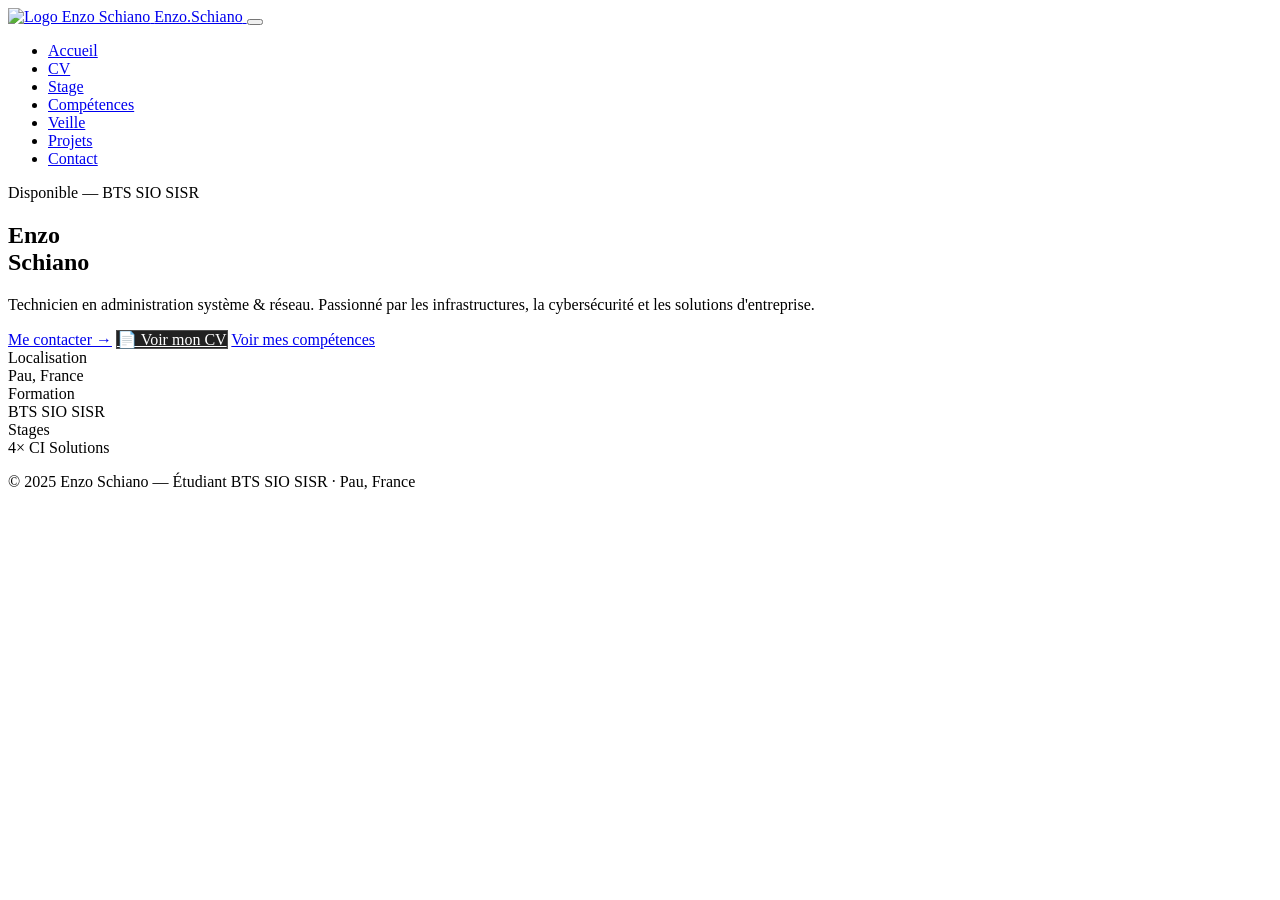
==== commit 05de8d7d: "Update index.html" ====
--- a/index.html
+++ b/index.html
@@ -15,13 +15,22 @@
 <body>
 
     <nav>
-        <a href="index.html" class="nav-logo" style="text-decoration:none;">Enzo<span>.</span>Schiano</a>
+        <a href="index.html" class="nav-logo">
+            <img src="logo_es.png" alt="Logo Enzo Schiano" id="site-logo">
+            <span>Enzo.Schiano</span>
+        </a>
+        <button class="nav-burger" id="burger-menu">
+            <span></span>
+            <span></span>
+            <span></span>
+        </button>
         <ul class="nav-tabs">
             <li><a href="index.html" class="active" >Accueil</a></li>
             <li><a href="cv.html">CV</a></li>
+            <li><a href="stage.html">Stage</a></li>
             <li><a href="competences.html">Compétences</a></li>
             <li><a href="veille.html">Veille</a></li>
-            <li><a href="rgsystem.html">RGSystem</a></li>
+            <li><a href="rgsystem.html">Projets</a></li>
             <li><a href="contact.html">Contact</a></li>
         </ul>
     </nav>
@@ -37,7 +46,7 @@
                     infrastructures, la cybersécurité et les solutions d'entreprise.</p>
                 <div class="hero-actions" style="flex-wrap: wrap; gap: 1rem;">
                     <a href="contact.html" class="btn-primary">Me contacter →</a>
-                    <a href="cv_enzo_schiano.pdf" target="_blank" class="btn-primary" style="background:#222; color:#fff; border: 1px solid rgba(255,255,255,0.2);">📄 Télécharger mon CV</a>
+                    <a href="CV_Enzo_Schiano.png" target="_blank" class="btn-primary" style="background:#222; color:#fff; border: 1px solid rgba(255,255,255,0.2);">📄 Voir mon CV</a>
                     <a href="competences.html" class="btn-outline">Voir mes compétences</a>
                 </div>
                 <div class="hero-meta">
@@ -78,7 +87,29 @@
             reveals.forEach(el => observer.observe(el));
         }
 
+        // Menu Burger
+        const burgerMenu = document.getElementById('burger-menu');
+        const navTabs = document.querySelector('.nav-tabs');
+
+        if (burgerMenu) {
+            burgerMenu.addEventListener('click', () => {
+                burgerMenu.classList.toggle('active');
+                navTabs.classList.toggle('show');
+                document.body.style.overflow = navTabs.classList.contains('show') ? 'hidden' : '';
+            });
+
+            // Fermer le menu lors du clic sur un lien
+            const navLinks = document.querySelectorAll('.nav-tabs a');
+            navLinks.forEach(link => {
+                link.addEventListener('click', () => {
+                    burgerMenu.classList.remove('active');
+                    navTabs.classList.remove('show');
+                    document.body.style.overflow = '';
+                });
+            });
+        }
+
         document.addEventListener('DOMContentLoaded', triggerReveal);
     </script>
 </body>
-</html>+</html>
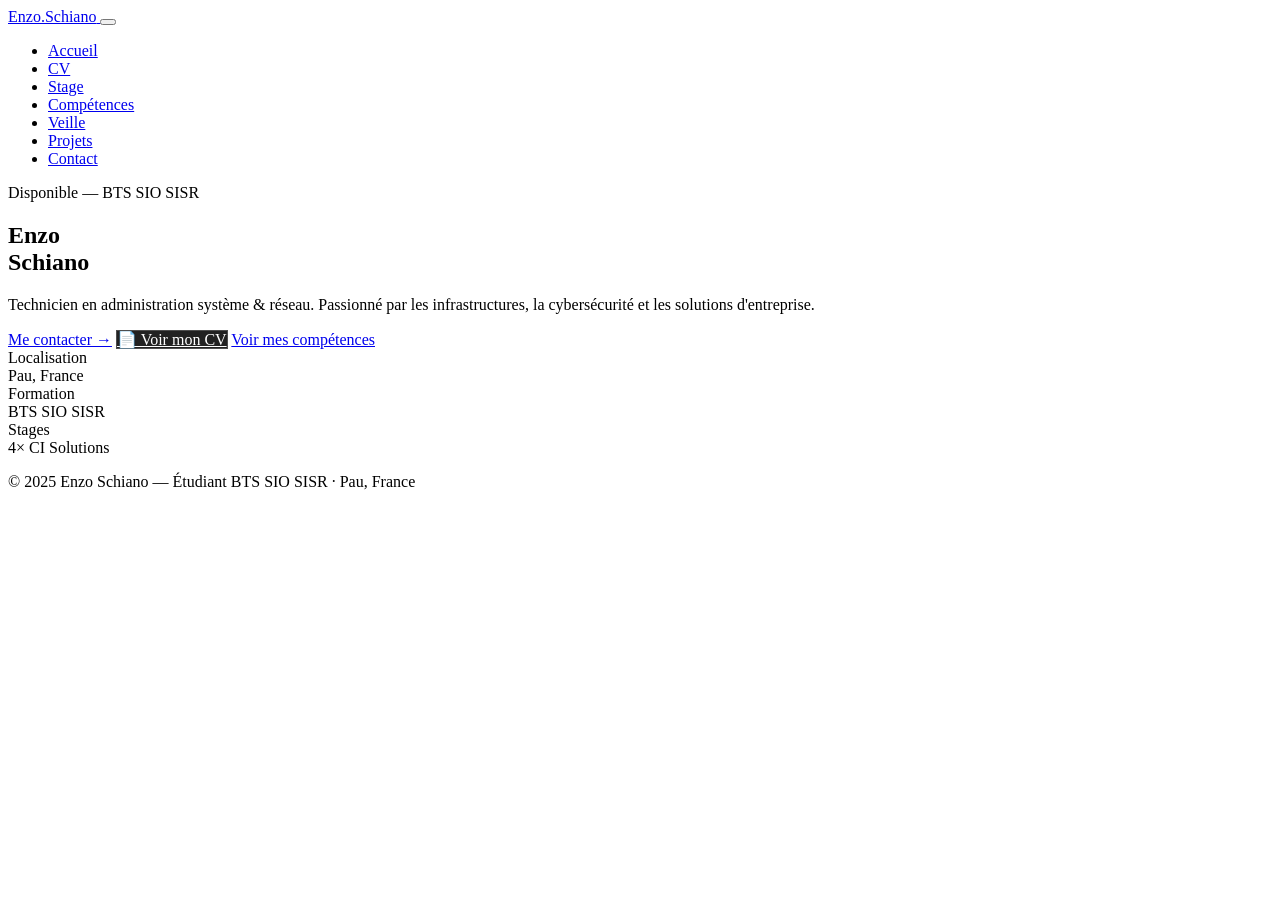
==== commit 960d9287: "Update index.html" ====
--- a/index.html
+++ b/index.html
@@ -16,7 +16,6 @@
 
     <nav>
         <a href="index.html" class="nav-logo">
-            <img src="logo_es.png" alt="Logo Enzo Schiano" id="site-logo">
             <span>Enzo.Schiano</span>
         </a>
         <button class="nav-burger" id="burger-menu">
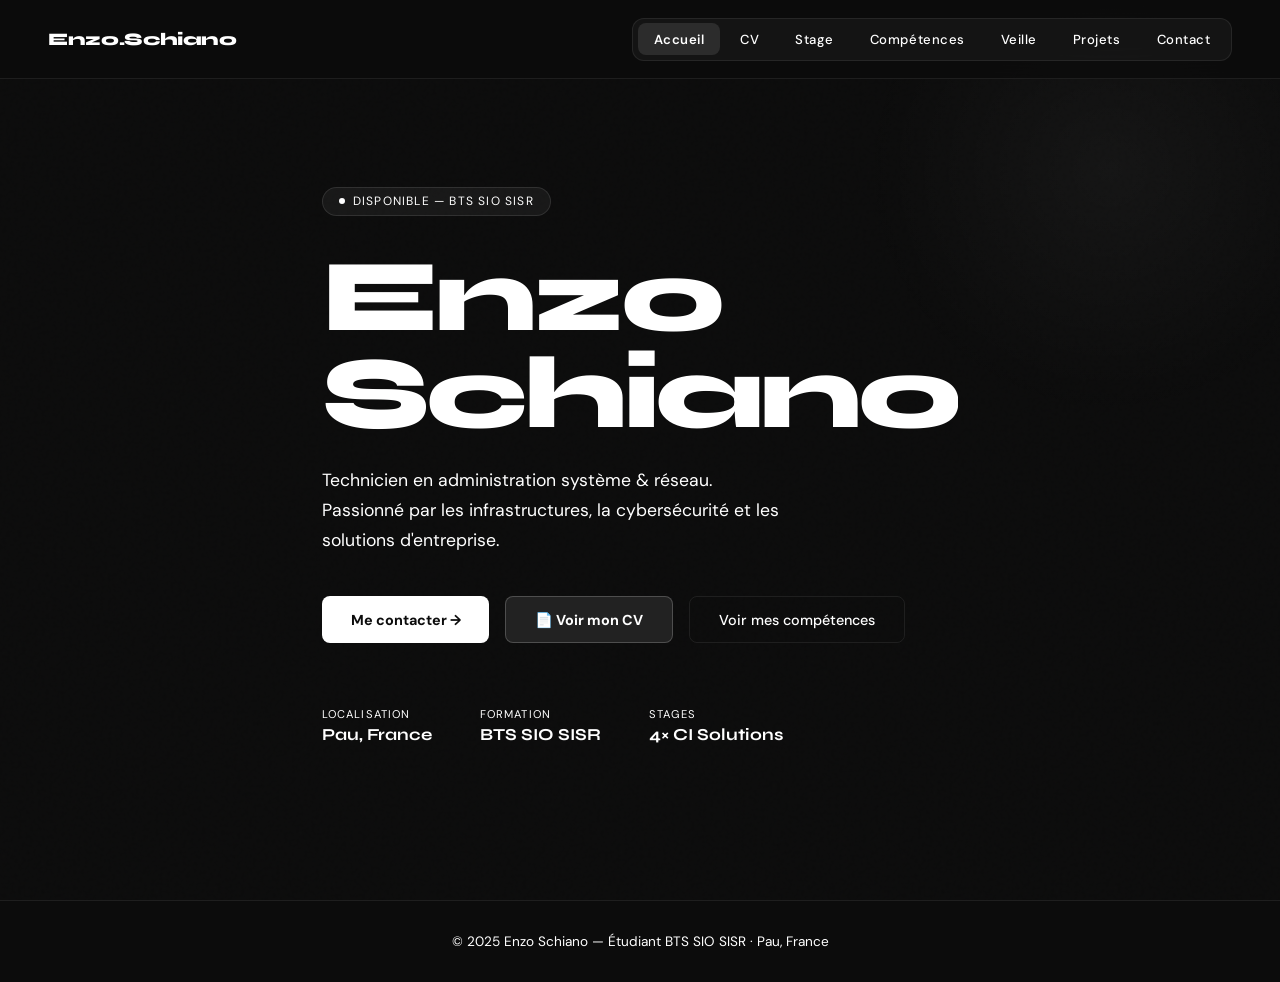
==== commit 2b4cbf6a: "feat: restructure project page to projets.html and add E4/E5 documentation" ====
--- a/index.html
+++ b/index.html
@@ -29,7 +29,7 @@
             <li><a href="stage.html">Stage</a></li>
             <li><a href="competences.html">Compétences</a></li>
             <li><a href="veille.html">Veille</a></li>
-            <li><a href="rgsystem.html">Projets</a></li>
+            <li><a href="projets.html">Projets</a></li>
             <li><a href="contact.html">Contact</a></li>
         </ul>
     </nav>
--- a/style.css
+++ b/style.css
@@ -0,0 +1,1124 @@
+*,
+        *::before,
+        *::after {
+            box-sizing: border-box;
+            margin: 0;
+            padding: 0;
+        }
+
+        :root {
+            --bg: #0c0c0c;
+            --bg2: #111111;
+            --bg3: #161616;
+            --accent: #ffffff;
+            --accent2: #ffffff;
+            --text: #ffffff;
+            --muted: #ffffff;
+            --border: rgba(255, 255, 255, 0.08);
+            --card: rgba(255, 255, 255, 0.03);
+        }
+
+        html {
+            scroll-behavior: smooth;
+        }
+
+        body {
+            font-family: 'DM Sans', sans-serif;
+            background: var(--bg);
+            color: var(--text);
+            min-height: 100vh;
+            overflow-x: hidden;
+        }
+
+        body::before {
+            content: '';
+            position: fixed;
+            inset: 0;
+            background-image: url("data:image/svg+xml,%3Csvg viewBox='0 0 256 256' xmlns='http://www.w3.org/2000/svg'%3E%3Cfilter id='noise'%3E%3CfeTurbulence type='fractalNoise' baseFrequency='0.9' numOctaves='4' stitchTiles='stitch'/%3E%3C/filter%3E%3Crect width='100%25' height='100%25' filter='url(%23noise)' opacity='0.04'/%3E%3C/svg%3E");
+            pointer-events: none;
+            z-index: 0;
+            opacity: 0.4;
+        }
+
+        nav {
+            position: fixed;
+            top: 0;
+            left: 0;
+            right: 0;
+            z-index: 100;
+            display: flex;
+            justify-content: space-between;
+            align-items: center;
+            padding: 1.1rem 3rem;
+            backdrop-filter: blur(20px);
+            background: rgba(12, 12, 12, 0.88);
+            border-bottom: 1px solid var(--border);
+        }
+
+        .nav-logo {
+            font-family: 'Syne', sans-serif;
+            font-weight: 800;
+            font-size: 1.1rem;
+            letter-spacing: -0.02em;
+            color: var(--text);
+            text-decoration: none;
+            cursor: pointer;
+            background: none;
+            border: none;
+        }
+
+        .nav-logo span {
+            color: var(--muted);
+        }
+
+        .nav-tabs {
+            display: flex;
+            gap: 0.25rem;
+            list-style: none;
+            background: rgba(255, 255, 255, 0.04);
+            border: 1px solid var(--border);
+            border-radius: 12px;
+            padding: 0.3rem;
+        }
+
+        .nav-tabs li a {
+            background: none;
+            border: none;
+            color: var(--muted);
+            font-family: 'DM Sans', sans-serif;
+            font-size: 0.82rem;
+            font-weight: 500;
+            letter-spacing: 0.04em;
+            padding: 0.45rem 1rem;
+            border-radius: 8px;
+            cursor: pointer;
+            transition: all 0.2s;
+            white-space: nowrap;
+            text-decoration: none;
+            display: inline-block;
+        }
+
+        .nav-tabs li a:hover {
+            color: var(--text);
+        }
+
+        .nav-tabs li a.active {
+            background: rgba(255, 255, 255, 0.1);
+            color: var(--accent2);
+            font-weight: 600;
+        }
+
+        section {
+            position: relative;
+            z-index: 1;
+            padding: 6rem 3rem;
+            min-height: auto;
+        }
+
+        .section-inner {
+            max-width: 1100px;
+            margin: 0 auto;
+        }
+
+        .section-label {
+            font-size: 0.7rem;
+            text-transform: uppercase;
+            letter-spacing: 0.15em;
+            color: var(--muted);
+            font-weight: 600;
+            margin-bottom: 0.75rem;
+        }
+
+        h2 {
+            font-family: 'Syne', sans-serif;
+            font-size: clamp(2rem, 4vw, 3rem);
+            font-weight: 800;
+            letter-spacing: -0.03em;
+            margin-bottom: 3rem;
+        }
+
+        .divider {
+            height: 1px;
+            background: linear-gradient(90deg, transparent, var(--border), transparent);
+            max-width: 1100px;
+            margin: 0 auto;
+        }
+
+        /* HERO */
+        #hero {
+            min-height: 100vh;
+            display: flex;
+            align-items: center;
+            padding: 6rem 3rem 4rem;
+            overflow: hidden;
+        }
+
+        .hero-glow {
+            position: absolute;
+            width: 500px;
+            height: 500px;
+            background: radial-gradient(circle, rgba(255, 255, 255, 0.04) 0%, transparent 70%);
+            top: -80px;
+            right: -80px;
+            pointer-events: none;
+        }
+
+        .hero-content {
+            max-width: 1100px;
+            margin: 0 auto;
+            position: relative;
+            z-index: 1;
+        }
+
+        .hero-tag {
+            display: inline-flex;
+            align-items: center;
+            gap: 0.5rem;
+            background: rgba(255, 255, 255, 0.05);
+            border: 1px solid rgba(255, 255, 255, 0.1);
+            border-radius: 100px;
+            padding: 0.35rem 1rem;
+            font-size: 0.75rem;
+            letter-spacing: 0.1em;
+            text-transform: uppercase;
+            color: #ffffff;
+            margin-bottom: 2rem;
+            animation: fadeUp 0.6s ease both;
+        }
+
+        .hero-tag::before {
+            content: '';
+            width: 6px;
+            height: 6px;
+            background: #ffffff;
+            border-radius: 50%;
+            animation: pulse 2s infinite;
+        }
+
+        @keyframes pulse {
+
+            0%,
+            100% {
+                opacity: 1;
+                transform: scale(1);
+            }
+
+            50% {
+                opacity: 0.4;
+                transform: scale(1.4);
+            }
+        }
+
+        h1 {
+            font-family: 'Syne', sans-serif;
+            font-size: clamp(3.5rem, 8vw, 7rem);
+            font-weight: 800;
+            line-height: 0.95;
+            letter-spacing: -0.04em;
+            animation: fadeUp 0.6s 0.1s ease both;
+        }
+
+        h1 .highlight {
+            background: #ffffff;
+            -webkit-background-clip: text;
+            -webkit-text-fill-color: transparent;
+            background-clip: text;
+        }
+
+        .hero-subtitle {
+            margin-top: 1.5rem;
+            font-size: 1.1rem;
+            color: var(--muted);
+            max-width: 460px;
+            line-height: 1.7;
+            animation: fadeUp 0.6s 0.2s ease both;
+        }
+
+        .hero-actions {
+            display: flex;
+            gap: 1rem;
+            margin-top: 2.5rem;
+            animation: fadeUp 0.6s 0.3s ease both;
+        }
+
+        .btn-primary {
+            display: inline-flex;
+            align-items: center;
+            gap: 0.5rem;
+            background: #ffffff;
+            color: #0c0c0c;
+            padding: 0.85rem 1.8rem;
+            border-radius: 8px;
+            text-decoration: none;
+            font-weight: 700;
+            font-size: 0.9rem;
+            border: none;
+            cursor: pointer;
+            transition: all 0.2s;
+        }
+
+        .btn-primary:hover {
+            background: #ffffff;
+            transform: translateY(-2px);
+            box-shadow: 0 8px 24px rgba(255, 255, 255, 0.1);
+        }
+
+        .btn-outline {
+            display: inline-flex;
+            align-items: center;
+            gap: 0.5rem;
+            background: transparent;
+            color: var(--text);
+            padding: 0.85rem 1.8rem;
+            border-radius: 8px;
+            text-decoration: none;
+            font-weight: 500;
+            font-size: 0.9rem;
+            border: 1px solid var(--border);
+            cursor: pointer;
+            transition: all 0.2s;
+        }
+
+        .btn-outline:hover {
+            border-color: rgba(255, 255, 255, 0.3);
+            color: #ffffff;
+            transform: translateY(-2px);
+        }
+
+        .hero-meta {
+            display: flex;
+            gap: 3rem;
+            margin-top: 4rem;
+            animation: fadeUp 0.6s 0.4s ease both;
+        }
+
+        .hero-meta-label {
+            font-size: 0.7rem;
+            text-transform: uppercase;
+            letter-spacing: 0.1em;
+            color: var(--muted);
+        }
+
+        .hero-meta-value {
+            font-family: 'Syne', sans-serif;
+            font-weight: 700;
+            font-size: 1.05rem;
+            margin-top: 0.2rem;
+        }
+
+        @keyframes fadeUp {
+            from {
+                opacity: 0;
+                transform: translateY(24px);
+            }
+
+            to {
+                opacity: 1;
+                transform: translateY(0);
+            }
+        }
+
+        /* TIMELINE */
+        #experience {
+            background: var(--bg2);
+        }
+
+        .timeline {
+            position: relative;
+        }
+
+        .timeline::before {
+            content: '';
+            position: absolute;
+            left: 0;
+            top: 0;
+            bottom: 0;
+            width: 2px;
+            background: linear-gradient(180deg, #ffffff, transparent);
+            border-radius: 2px;
+        }
+
+        .timeline-item {
+            padding-left: 2.5rem;
+            margin-bottom: 3rem;
+            position: relative;
+        }
+
+        .timeline-item::before {
+            content: '';
+            position: absolute;
+            left: -5px;
+            top: 6px;
+            width: 12px;
+            height: 12px;
+            background: #ffffff;
+            border-radius: 50%;
+            border: 3px solid var(--bg2);
+        }
+
+        .timeline-date {
+            font-size: 0.75rem;
+            color: #ffffff;
+            font-weight: 600;
+            letter-spacing: 0.08em;
+            text-transform: uppercase;
+            margin-bottom: 0.4rem;
+        }
+
+        .timeline-title {
+            font-family: 'Syne', sans-serif;
+            font-weight: 700;
+            font-size: 1.05rem;
+            margin-bottom: 0.2rem;
+        }
+
+        .timeline-company {
+            color: var(--muted);
+            font-size: 0.875rem;
+            margin-bottom: 0.6rem;
+        }
+
+        .timeline-desc {
+            color: var(--muted);
+            font-size: 0.875rem;
+            line-height: 1.7;
+        }
+
+        .timeline-tags {
+            display: flex;
+            flex-wrap: wrap;
+            gap: 0.4rem;
+            margin-top: 0.75rem;
+        }
+
+        .tag {
+            background: rgba(255, 255, 255, 0.06);
+            border: 1px solid rgba(255, 255, 255, 0.1);
+            color: #ffffff;
+            font-size: 0.72rem;
+            padding: 0.2rem 0.65rem;
+            border-radius: 100px;
+            font-weight: 500;
+        }
+
+        /* FORMATION */
+        .formation-grid {
+            display: grid;
+            grid-template-columns: 1fr 1fr;
+            gap: 1.5rem;
+        }
+
+        .formation-card {
+            background: var(--card);
+            border: 1px solid var(--border);
+            border-radius: 16px;
+            padding: 2rem;
+            transition: all 0.3s;
+            position: relative;
+            overflow: hidden;
+        }
+
+        .formation-card::before {
+            content: '';
+            position: absolute;
+            top: 0;
+            left: 0;
+            right: 0;
+            height: 2px;
+            background: linear-gradient(90deg, #ffffff, #ffffff);
+            opacity: 0;
+            transition: opacity 0.3s;
+        }
+
+        .formation-card:hover {
+            border-color: rgba(255, 255, 255, 0.2);
+            transform: translateY(-4px);
+            box-shadow: 0 20px 40px rgba(0, 0, 0, 0.3);
+        }
+
+        .formation-card:hover::before {
+            opacity: 1;
+        }
+
+        .formation-year {
+            font-size: 0.72rem;
+            text-transform: uppercase;
+            letter-spacing: 0.1em;
+            color: #ffffff;
+            font-weight: 600;
+            margin-bottom: 0.75rem;
+        }
+
+        .formation-degree {
+            font-family: 'Syne', sans-serif;
+            font-weight: 700;
+            font-size: 1rem;
+            margin-bottom: 0.35rem;
+        }
+
+        .formation-school {
+            color: var(--muted);
+            font-size: 0.875rem;
+        }
+
+        /* SKILLS */
+        #competences {
+            background: var(--bg3);
+        }
+
+        .skills-grid {
+            display: grid;
+            grid-template-columns: repeat(3, 1fr);
+            gap: 1.5rem;
+        }
+
+        .skill-card {
+            background: var(--card);
+            border: 1px solid var(--border);
+            border-radius: 16px;
+            padding: 1.75rem;
+            transition: all 0.3s;
+        }
+
+        .skill-card:hover {
+            border-color: rgba(255, 255, 255, 0.2);
+            transform: translateY(-3px);
+            box-shadow: 0 16px 32px rgba(0, 0, 0, 0.25);
+        }
+
+        .skill-icon {
+            width: 44px;
+            height: 44px;
+            background: rgba(255, 255, 255, 0.06);
+            border-radius: 10px;
+            display: flex;
+            align-items: center;
+            justify-content: center;
+            margin-bottom: 1rem;
+            font-size: 1.3rem;
+        }
+
+        .skill-title {
+            font-family: 'Syne', sans-serif;
+            font-weight: 700;
+            font-size: 0.95rem;
+            margin-bottom: 0.75rem;
+        }
+
+        .skill-items {
+            display: flex;
+            flex-wrap: wrap;
+            gap: 0.4rem;
+        }
+
+        .skill-pill {
+            background: rgba(255, 255, 255, 0.05);
+            border: 1px solid rgba(255, 255, 255, 0.06);
+            color: var(--muted);
+            font-size: 0.72rem;
+            padding: 0.2rem 0.6rem;
+            border-radius: 100px;
+        }
+
+        .bts-grid {
+            display: grid;
+            grid-template-columns: 1fr 1fr 1fr;
+            gap: 1.5rem;
+            margin-top: 1rem;
+        }
+
+        .bts-card {
+            background: var(--card);
+            border: 1px solid var(--border);
+            border-radius: 16px;
+            padding: 1.75rem;
+        }
+
+        .bts-number {
+            font-family: 'Syne', sans-serif;
+            font-size: 2.5rem;
+            font-weight: 800;
+            color: rgba(255, 255, 255, 0.06);
+            line-height: 1;
+            margin-bottom: 0.5rem;
+        }
+
+        .bts-title {
+            font-family: 'Syne', sans-serif;
+            font-weight: 700;
+            font-size: 0.9rem;
+            margin-bottom: 1rem;
+            color: #ffffff;
+        }
+
+        .bts-items {
+            list-style: none;
+            display: flex;
+            flex-direction: column;
+            gap: 0.5rem;
+        }
+
+        .bts-items li {
+            font-size: 0.82rem;
+            color: var(--muted);
+            padding-left: 1rem;
+            position: relative;
+            line-height: 1.5;
+        }
+
+        .bts-items li::before {
+            content: '›';
+            position: absolute;
+            left: 0;
+            color: #ffffff;
+        }
+
+        /* CONTACT */
+        #contact {
+            background: var(--bg2);
+        }
+
+        .contact-wrapper {
+            display: grid;
+            grid-template-columns: 1fr 1fr;
+            gap: 4rem;
+            align-items: start;
+        }
+
+        .contact-desc {
+            color: var(--muted);
+            line-height: 1.7;
+            margin-bottom: 2rem;
+        }
+
+        .contact-links {
+            display: flex;
+            flex-direction: column;
+            gap: 1rem;
+        }
+
+        .contact-link-item {
+            display: flex;
+            align-items: center;
+            gap: 1rem;
+            padding: 1rem 1.25rem;
+            background: var(--card);
+            border: 1px solid var(--border);
+            border-radius: 12px;
+            text-decoration: none;
+            color: var(--text);
+            transition: all 0.2s;
+        }
+
+        .contact-link-item:hover {
+            border-color: rgba(255, 255, 255, 0.2);
+            transform: translateX(4px);
+        }
+
+        .contact-link-icon {
+            width: 36px;
+            height: 36px;
+            background: rgba(255, 255, 255, 0.06);
+            border-radius: 8px;
+            display: flex;
+            align-items: center;
+            justify-content: center;
+            font-size: 1rem;
+            flex-shrink: 0;
+        }
+
+        .contact-link-label {
+            font-size: 0.72rem;
+            color: var(--muted);
+            text-transform: uppercase;
+            letter-spacing: 0.08em;
+        }
+
+        .contact-link-value {
+            font-weight: 500;
+            font-size: 0.9rem;
+        }
+
+        .contact-form {
+            background: var(--card);
+            border: 1px solid var(--border);
+            border-radius: 20px;
+            padding: 2.5rem;
+        }
+
+        .form-group {
+            margin-bottom: 1.25rem;
+        }
+
+        label {
+            display: block;
+            font-size: 0.78rem;
+            font-weight: 600;
+            text-transform: uppercase;
+            letter-spacing: 0.08em;
+            color: var(--muted);
+            margin-bottom: 0.5rem;
+        }
+
+        input,
+        textarea {
+            width: 100%;
+            background: rgba(255, 255, 255, 0.04);
+            border: 1px solid var(--border);
+            border-radius: 10px;
+            padding: 0.85rem 1rem;
+            color: var(--text);
+            font-family: 'DM Sans', sans-serif;
+            font-size: 0.9rem;
+            transition: border-color 0.2s;
+            outline: none;
+        }
+
+        input:focus,
+        textarea:focus {
+            border-color: rgba(255, 255, 255, 0.3);
+        }
+
+        textarea {
+            resize: vertical;
+            min-height: 120px;
+        }
+
+        /* VEILLE */
+        .veille-hero {
+            padding: 8rem 3rem 3rem;
+            position: relative;
+            z-index: 1;
+            max-width: 1100px;
+            margin: 0 auto;
+        }
+
+        .veille-date-badge {
+            display: inline-flex;
+            align-items: center;
+            gap: 0.5rem;
+            background: rgba(255, 255, 255, 0.05);
+            border: 1px solid rgba(255, 255, 255, 0.1);
+            border-radius: 100px;
+            padding: 0.35rem 1rem;
+            font-size: 0.75rem;
+            letter-spacing: 0.1em;
+            text-transform: uppercase;
+            color: #ffffff;
+            margin-bottom: 1.5rem;
+        }
+
+        .veille-hero p {
+            color: var(--muted);
+            font-size: 1rem;
+            max-width: 560px;
+            line-height: 1.7;
+        }
+
+        .veille-section {
+            padding: 3rem 3rem;
+            position: relative;
+            z-index: 1;
+            max-width: 1100px;
+            margin: 0 auto;
+        }
+
+        .veille-section-title {
+            font-family: 'Syne', sans-serif;
+            font-size: 1.4rem;
+            font-weight: 800;
+            letter-spacing: -0.02em;
+            margin-bottom: 1.5rem;
+            display: flex;
+            align-items: center;
+            gap: 0.75rem;
+        }
+
+        .veille-section-title::after {
+            content: '';
+            flex: 1;
+            height: 1px;
+            background: var(--border);
+        }
+
+        .veille-cards {
+            display: grid;
+            grid-template-columns: repeat(2, 1fr);
+            gap: 1.25rem;
+            margin-bottom: 2.5rem;
+        }
+
+        .veille-cards.three {
+            grid-template-columns: repeat(3, 1fr);
+        }
+
+        .veille-card {
+            background: var(--card);
+            border: 1px solid var(--border);
+            border-radius: 16px;
+            padding: 1.75rem;
+            transition: all 0.25s;
+        }
+
+        .veille-card:hover {
+            border-color: rgba(255, 255, 255, 0.18);
+            transform: translateY(-3px);
+            box-shadow: 0 16px 32px rgba(0, 0, 0, 0.3);
+        }
+
+        .veille-card-icon {
+            font-size: 1.6rem;
+            margin-bottom: 0.75rem;
+        }
+
+        .veille-card-title {
+            font-family: 'Syne', sans-serif;
+            font-weight: 700;
+            font-size: 0.95rem;
+            margin-bottom: 0.6rem;
+        }
+
+        .veille-card-text {
+            color: var(--muted);
+            font-size: 0.875rem;
+            line-height: 1.7;
+        }
+
+        .veille-compare {
+            display: grid;
+            grid-template-columns: 1fr 1fr;
+            gap: 1.25rem;
+            margin-bottom: 2.5rem;
+        }
+
+        .compare-col {
+            background: var(--card);
+            border: 1px solid var(--border);
+            border-radius: 16px;
+            padding: 1.75rem;
+        }
+
+        .compare-header {
+            font-family: 'Syne', sans-serif;
+            font-weight: 800;
+            font-size: 1rem;
+            margin-bottom: 1.25rem;
+            padding-bottom: 0.75rem;
+            border-bottom: 1px solid var(--border);
+            display: flex;
+            align-items: center;
+            gap: 0.5rem;
+        }
+
+        .compare-badge {
+            font-size: 0.65rem;
+            font-weight: 700;
+            letter-spacing: 0.08em;
+            text-transform: uppercase;
+            padding: 0.2rem 0.6rem;
+            border-radius: 100px;
+        }
+
+        .compare-badge.old {
+            background: rgba(255, 255, 255, 0.07);
+            color: #ffffff;
+        }
+
+        .compare-badge.new {
+            background: rgba(255, 255, 255, 0.12);
+            color: #ffffff;
+        }
+
+        .compare-list {
+            list-style: none;
+            display: flex;
+            flex-direction: column;
+            gap: 0.6rem;
+        }
+
+        .compare-list li {
+            font-size: 0.875rem;
+            color: var(--muted);
+            padding-left: 1.25rem;
+            position: relative;
+            line-height: 1.5;
+        }
+
+        .compare-list li::before {
+            content: '·';
+            position: absolute;
+            left: 0;
+            font-size: 1.2rem;
+            line-height: 1.1;
+            color: #ffffff;
+        }
+
+        .compare-list li.plus {
+            color: #ffffff;
+        }
+
+        .compare-list li.plus::before {
+            content: '+';
+            color: #ffffff;
+            font-size: 0.9rem;
+            line-height: 1.4;
+            font-weight: 700;
+        }
+
+        .veille-sources {
+            display: flex;
+            flex-direction: column;
+            gap: 0.75rem;
+            margin-bottom: 2.5rem;
+        }
+
+        .source-item {
+            display: flex;
+            align-items: center;
+            gap: 1rem;
+            padding: 1rem 1.25rem;
+            background: var(--card);
+            border: 1px solid var(--border);
+            border-radius: 12px;
+            text-decoration: none;
+            color: var(--text);
+            transition: all 0.2s;
+        }
+
+        .source-item:hover {
+            border-color: rgba(255, 255, 255, 0.2);
+            transform: translateX(4px);
+        }
+
+        .source-icon {
+            width: 36px;
+            height: 36px;
+            background: rgba(255, 255, 255, 0.05);
+            border-radius: 8px;
+            display: flex;
+            align-items: center;
+            justify-content: center;
+            font-size: 1rem;
+            flex-shrink: 0;
+        }
+
+        .source-label {
+            font-size: 0.72rem;
+            color: var(--muted);
+            text-transform: uppercase;
+            letter-spacing: 0.06em;
+        }
+
+        .source-title {
+            font-weight: 500;
+            font-size: 0.9rem;
+        }
+
+        .source-arrow {
+            margin-left: auto;
+            color: var(--muted);
+            font-size: 1rem;
+        }
+
+        .info-banner {
+            background: rgba(255, 255, 255, 0.04);
+            border: 1px solid rgba(255, 255, 255, 0.1);
+            border-radius: 12px;
+            padding: 1.25rem 1.5rem;
+            display: flex;
+            gap: 1rem;
+            align-items: flex-start;
+            margin-bottom: 2rem;
+        }
+
+        .info-banner-icon {
+            font-size: 1.25rem;
+            flex-shrink: 0;
+            margin-top: 0.1rem;
+        }
+
+        .info-banner-text {
+            font-size: 0.875rem;
+            color: var(--muted);
+            line-height: 1.6;
+        }
+
+        .info-banner-text strong {
+            color: var(--text);
+        }
+
+        /* FOOTER */
+        footer {
+            background: var(--bg);
+            border-top: 1px solid var(--border);
+            padding: 2rem 3rem;
+            text-align: center;
+            color: var(--muted);
+            font-size: 0.85rem;
+            position: relative;
+            z-index: 1;
+        }
+
+        footer span {
+            color: var(--accent);
+        }+        /* BURGER MENU */
+        .nav-burger {
+            display: none;
+            flex-direction: column;
+            gap: 6px;
+            background: none;
+            border: none;
+            cursor: pointer;
+            padding: 5px;
+            z-index: 1010;
+            transition: all 0.3s;
+        }
+
+        .nav-burger span {
+            display: block;
+            width: 26px;
+            height: 2px;
+            background: var(--text);
+            border-radius: 2px;
+            transition: all 0.3s cubic-bezier(0.4, 0, 0.2, 1);
+        }
+
+        .nav-burger.active span:nth-child(1) {
+            transform: translateY(8px) rotate(45deg);
+        }
+
+        .nav-burger.active span:nth-child(2) {
+            opacity: 0;
+        }
+
+        .nav-burger.active span:nth-child(3) {
+            transform: translateY(-8px) rotate(-45deg);
+        }
+
+        /* REVEAL */
+        .reveal {
+            opacity: 0;
+            transform: translateY(28px);
+            transition: opacity 0.6s ease, transform 0.6s ease;
+        }
+
+        .reveal.visible {
+            opacity: 1;
+            transform: translateY(0);
+        }
+
+        /* RESPONSIVE */
+        @media (max-width: 900px) {
+            nav {
+                padding: 1rem 2rem;
+                flex-direction: row;
+                justify-content: space-between;
+                height: 70px;
+            }
+
+            .nav-burger {
+                display: flex;
+            }
+
+            .nav-tabs {
+                position: fixed;
+                top: 0;
+                left: 0;
+                right: 0;
+                height: 100vh;
+                background: rgba(10, 10, 10, 0.98);
+                backdrop-filter: blur(20px);
+                flex-direction: column;
+                justify-content: center;
+                align-items: center;
+                gap: 2.5rem;
+                padding: 2rem;
+                border: none;
+                border-radius: 0;
+                transform: translateX(100%);
+                transition: transform 0.5s cubic-bezier(0.4, 0, 0.2, 1);
+                z-index: 1000;
+                margin: 0;
+            }
+
+            .nav-tabs.show {
+                transform: translateX(0);
+            }
+
+            .nav-tabs li a {
+                font-family: 'Syne', sans-serif;
+                font-size: 1.5rem;
+                font-weight: 700;
+                letter-spacing: -0.02em;
+                color: #fff;
+            }
+
+            .nav-tabs li a.active {
+                background: none;
+                color: #fff;
+                border-bottom: 2px solid #fff;
+                border-radius: 0;
+            }
+
+            section,
+            .veille-hero,
+            .veille-section {
+                padding-left: 1.5rem;
+                padding-right: 1.5rem;
+            }
+
+            .formation-grid,
+            .contact-wrapper,
+            .veille-compare {
+                grid-template-columns: 1fr;
+            }
+
+            .skills-grid,
+            .bts-grid,
+            .veille-cards,
+            .veille-cards.three {
+                grid-template-columns: 1fr 1fr;
+            }
+
+            .hero-meta {
+                gap: 2rem;
+                flex-wrap: wrap;
+            }
+        }
+
+        @media (max-width: 600px) {
+            nav {
+                padding: 0.8rem 1.5rem;
+            }
+
+            .nav-tabs li a {
+                font-size: 1.25rem;
+            }
+
+            .skills-grid,
+            .bts-grid,
+            .veille-cards,
+            .veille-cards.three {
+                grid-template-columns: 1fr;
+            }
+
+            h1 {
+                font-size: 3rem;
+            }
+
+            .hero-actions {
+                flex-direction: column;
+                width: 100%;
+            }
+
+            .hero-actions .btn-primary,
+            .hero-actions .btn-outline {
+                width: 100%;
+                justify-content: center;
+            }
+
+            .contact-form {
+                padding: 1.5rem;
+            }
+        }
